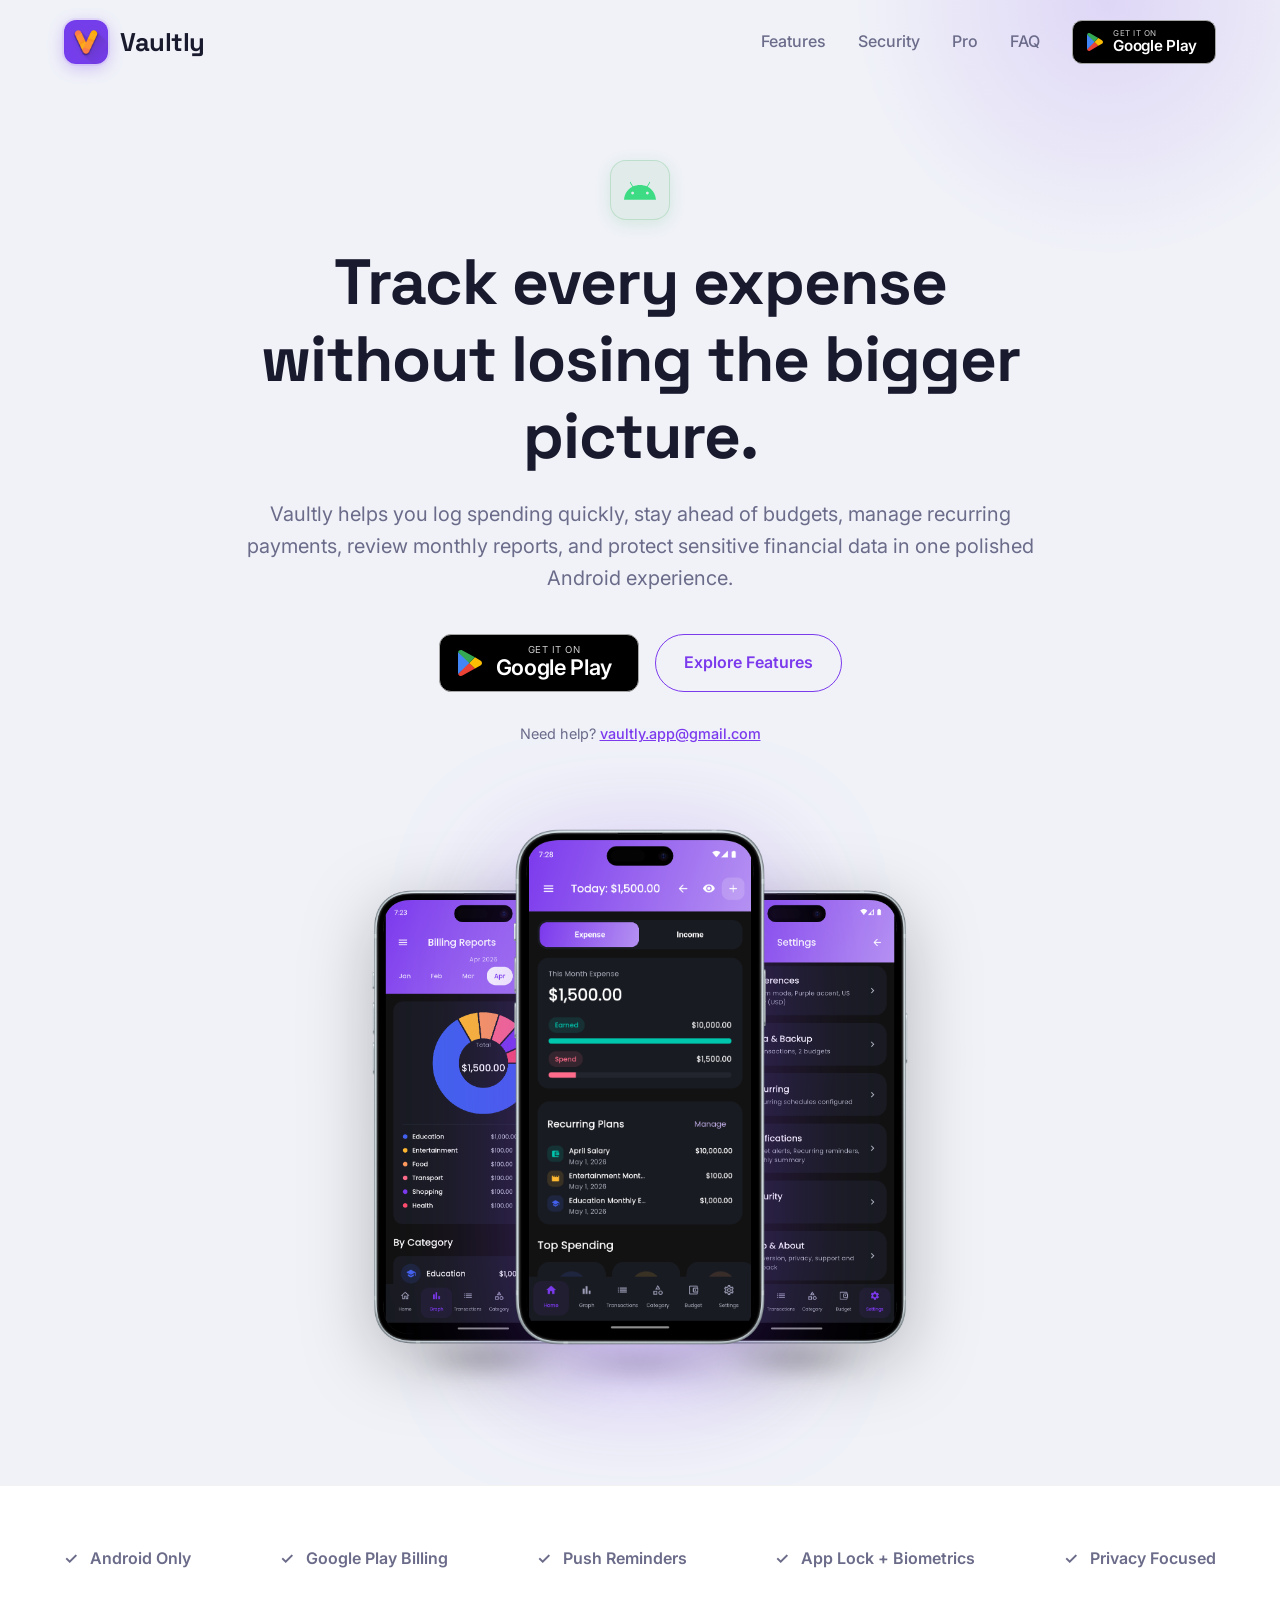
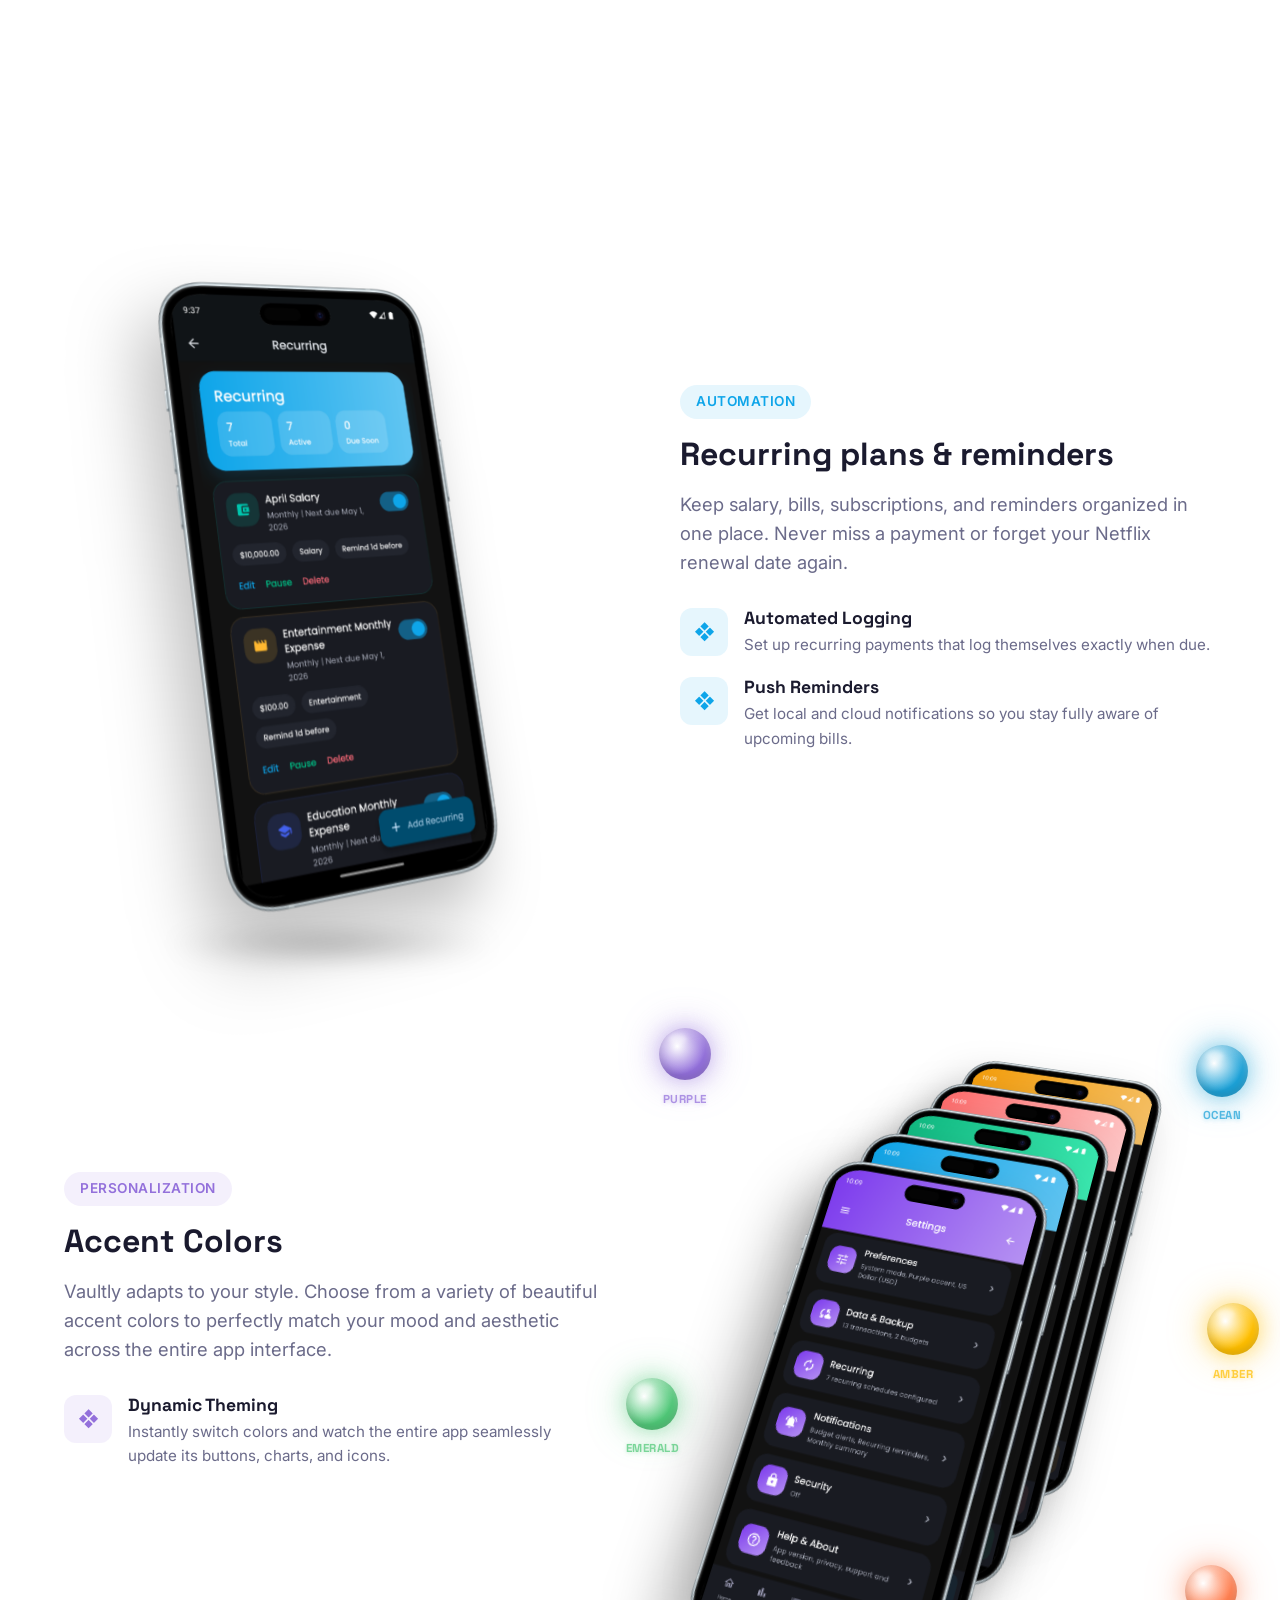
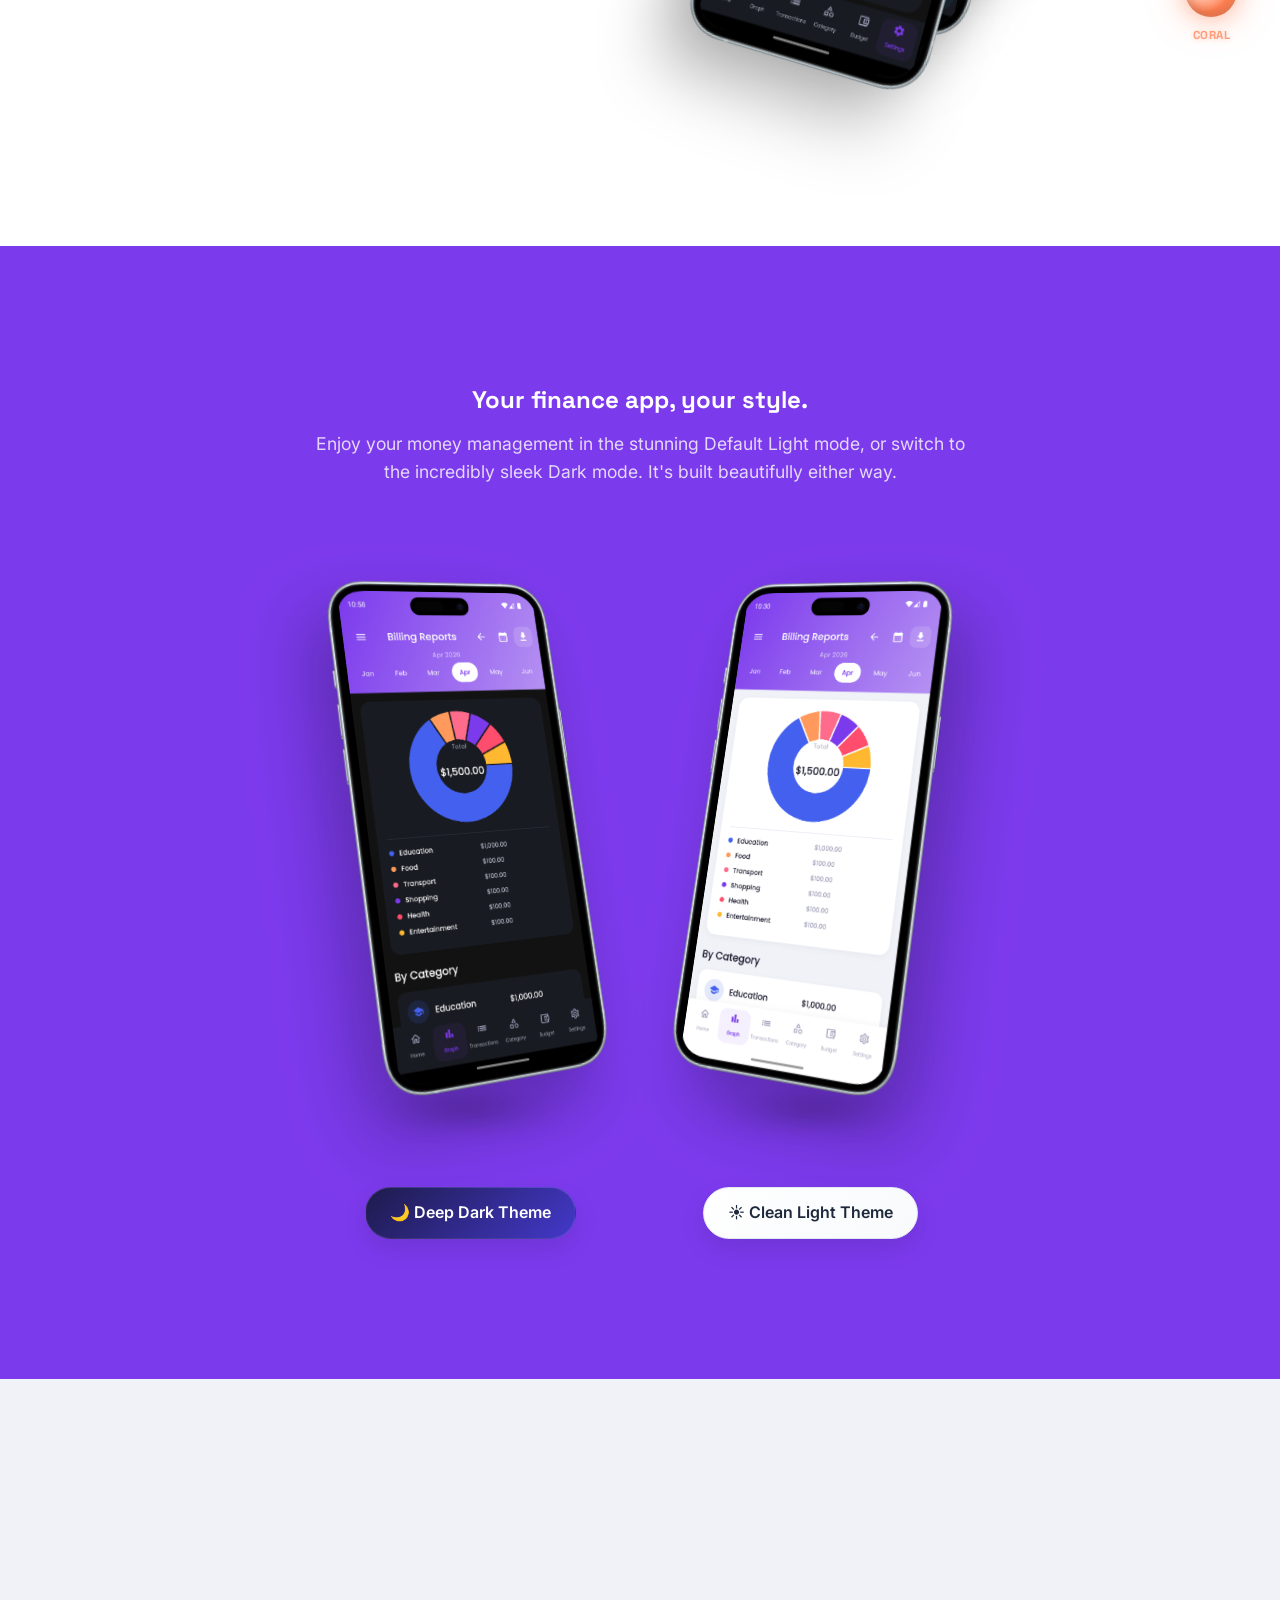
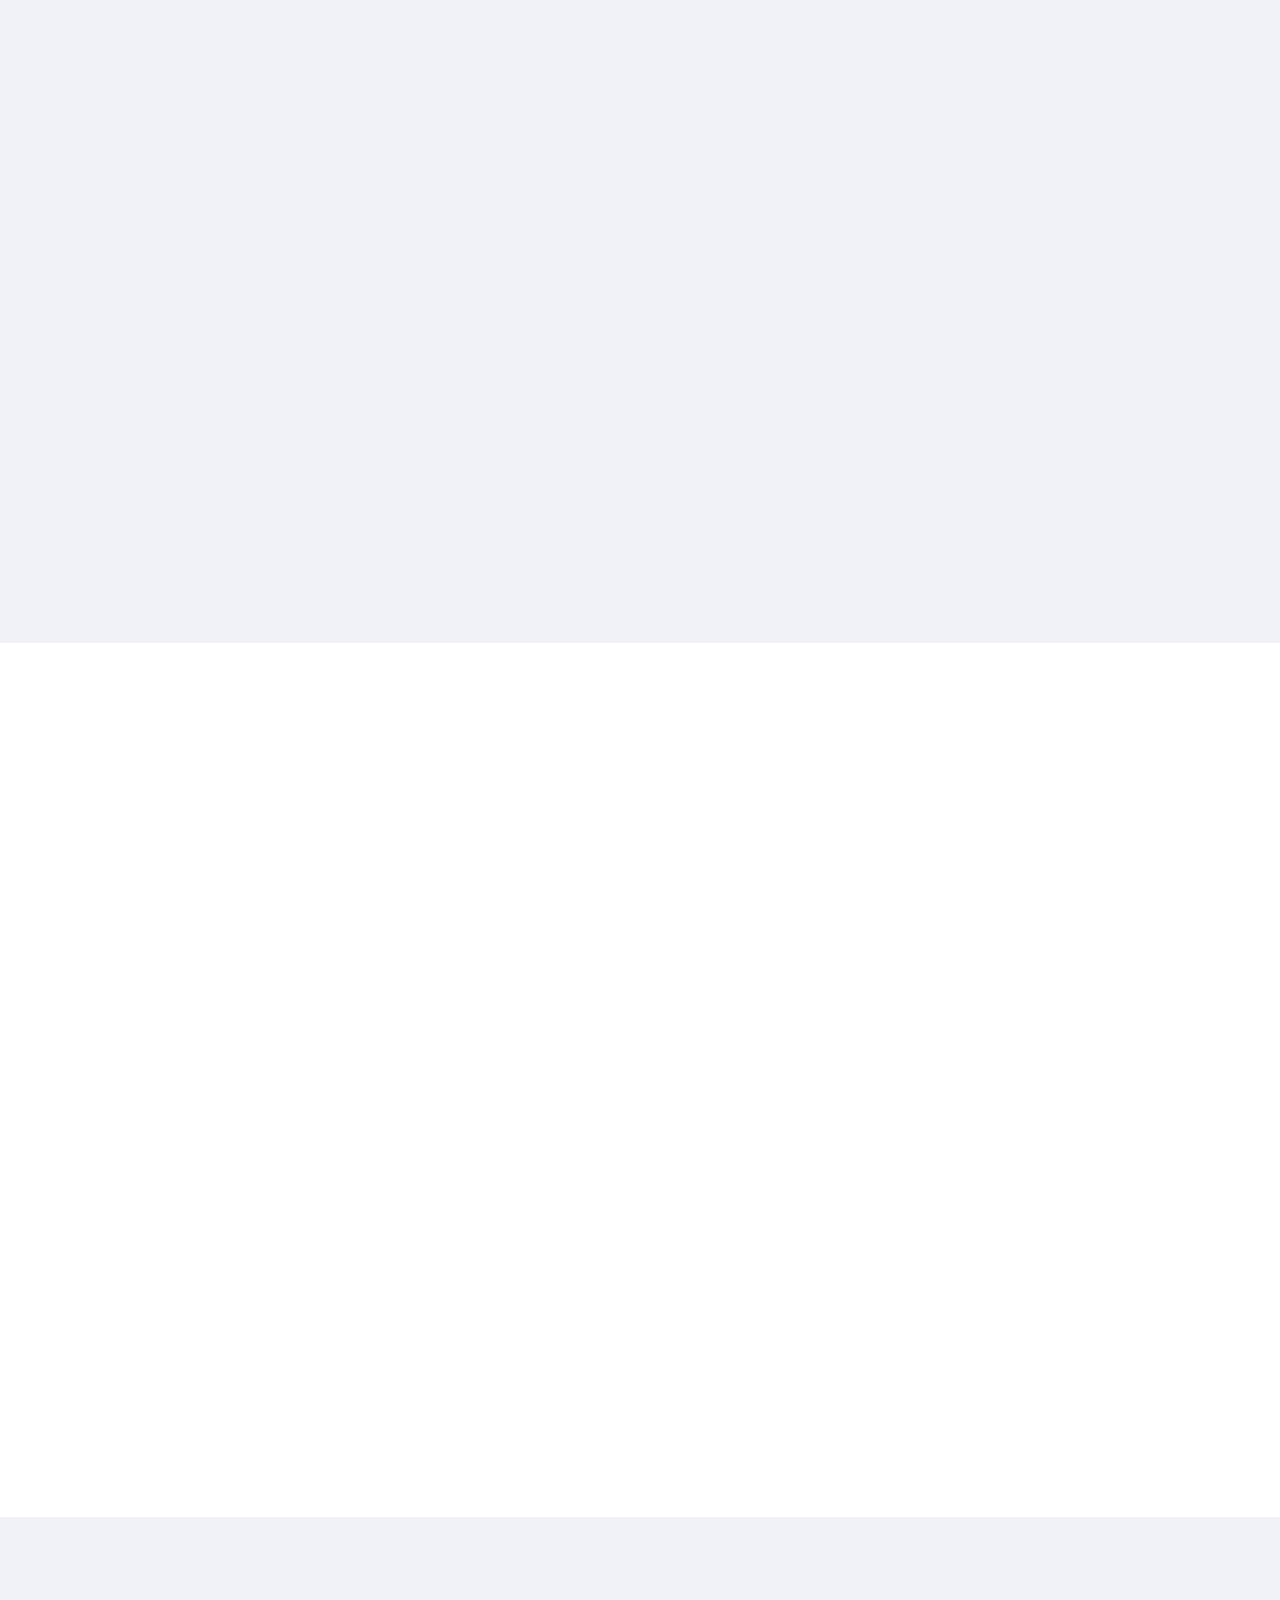
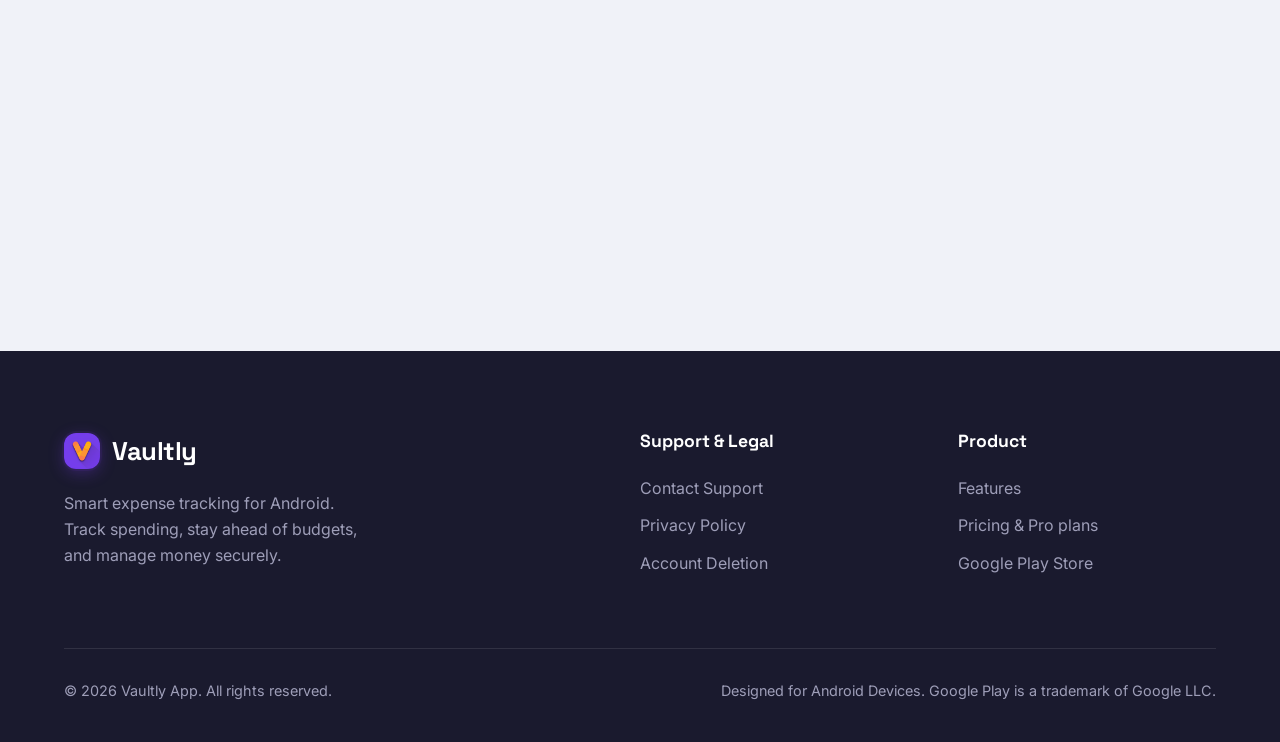
==== index.html @ 8f36b3c8 "Add files via upload" ====
<!DOCTYPE html>
<html lang="en">

<head>
  <meta charset="UTF-8">
  <meta name="viewport" content="width=device-width, initial-scale=1.0">
  <title>Vaultly - Smart Expense Tracking for Android</title>
  <meta name="description"
    content="Track spending quickly, stay ahead of budgets, manage recurring payments, and protect sensitive financial data in one polished mobile app.">

  <link rel="preconnect" href="https://fonts.googleapis.com">
  <link rel="preconnect" href="https://fonts.gstatic.com" crossorigin>
  <link
    href="https://fonts.googleapis.com/css2?family=Inter:wght@400;500;600;700&family=Space+Grotesk:wght@500;700;800&display=swap"
    rel="stylesheet">

  <link rel="icon" type="image/png" href="icon/icon.png">
  <link rel="stylesheet" href="styles.css">
</head>

<body>
  <!-- Header -->
  <header id="navbar">
    <div class="container nav-content">
      <a href="#" class="logo-container">
        <img src="icon/icon.png" alt="Vaultly Logo">
        <span class="logo-text">Vaultly</span>
      </a>
      <div class="nav-links">
        <a href="#features" class="nav-item">Features</a>
        <a href="#security" class="nav-item">Security</a>
        <a href="#pro" class="nav-item">Pro</a>
        <a href="#faq" class="nav-item">FAQ</a>
        <a href="https://play.google.com/store/apps/details?id=app.vaultly.mobile" class="google-play-badge-sm"
          target="_blank">
          <img src="playstore-mark.svg" alt="Play Store" style="width: 16px;">
          <div>
            <span class="gp-label">GET IT ON</span>
            <span class="gp-title">Google Play</span>
          </div>
        </a>
      </div>
    </div>
  </header>

  <main>
    <!-- Hero Section -->
    <section class="hero">
      <div class="hero-glow"></div>
      <div class="container text-center">
        <div class="hero-content reveal">
          <span class="pill-badge"
            style="display: inline-flex; align-items: center; justify-content: center; width: 60px; height: 60px; padding: 0; background: rgba(52, 168, 83, 0.08); border: 1px solid rgba(52, 168, 83, 0.2); border-radius: 16px; margin-bottom: 24px; box-shadow: 0 4px 16px rgba(52, 168, 83, 0.15);">
            <svg xmlns="http://www.w3.org/2000/svg" viewBox="0 0 24 24" width="32" height="32" fill="#3DDC84">
              <path
                d="M17.52 15.34c0 0-.001 0-.002 0-.596 0-1.078-.472-1.078-1.055s.482-1.054 1.078-1.054c.597 0 1.08.472 1.08 1.054s-.483 1.055-1.078 1.055zm-11.043 0c-.596 0-1.078-.472-1.078-1.055s.482-1.054 1.078-1.054c.596 0 1.078.472 1.078 1.054s-.482 1.055-1.078 1.055zm11.29-5.862l1.83-3.17c.078-.135.032-.31-.103-.387-.135-.078-.31-.032-.387.103l-1.876 3.25c-1.54-.71-3.31-1.115-5.23-1.115s-3.69.405-5.23 1.115l-1.876-3.25c-.078-.135-.252-.18-.388-.103-.135.077-.18.252-.102.387l1.83 3.17c-3.538 1.932-5.955 5.532-6.214 9.753h23.958c-.258-4.22-2.675-7.82-6.213-9.753z" />
            </svg>
          </span>
          <h1>Track every expense without losing the bigger picture.</h1>
          <p>Vaultly helps you log spending quickly, stay ahead of budgets, manage recurring payments, review monthly
            reports, and protect sensitive financial data in one polished Android experience.</p>
          <div class="hero-ctas">
            <a href="https://play.google.com/store/apps/details?id=app.vaultly.mobile" class="google-play-badge"
              target="_blank">
              <img src="playstore-mark.svg" alt="Play Store" style="width: 24px;">
              <div>
                <span class="gp-label">GET IT ON</span>
                <span class="gp-title">Google Play</span>
              </div>
            </a>
            <a href="#features" class="btn btn-outline">Explore Features</a>
          </div>
          <p class="text-support" style="font-size: 0.9rem;">Need help? <a href="mailto:vaultly.app@gmail.com"
              class="text-primary" style="font-weight: 500;">vaultly.app@gmail.com</a></p>
        </div>

        <div class="hero-mockup-cluster reveal" style="transition-delay: 0.2s;">
          <!-- Left: Billing Reports -->
          <div class="mockup-wrapper-hero mockup-left">
            <img src="First 3 mockup/left.png" alt="Vaultly Billing Reports" class="hero-mockup">
            <div class="floor-shadow"></div>
          </div>
          <!-- Center: Home Dashboard -->
          <div class="mockup-wrapper-hero mockup-center">
            <img src="First 3 mockup/mid.png" alt="Vaultly Home Dashboard" class="hero-mockup">
            <div class="floor-shadow"></div>
          </div>
          <!-- Right: Settings -->
          <div class="mockup-wrapper-hero mockup-right">
            <img src="First 3 mockup/right.png" alt="Vaultly Settings" class="hero-mockup">
            <div class="floor-shadow"></div>
          </div>
        </div>
      </div>
    </section>

    <!-- Trust Strip -->
    <div class="trust-strip reveal">
      <div class="container trust-brands">
        <div class="trust-item"><span class="check-icon">✓</span> Android Only</div>
        <div class="trust-item"><span class="check-icon">✓</span> Google Play Billing</div>
        <div class="trust-item"><span class="check-icon">✓</span> Push Reminders</div>
        <div class="trust-item"><span class="check-icon">✓</span> App Lock + Biometrics</div>
        <div class="trust-item"><span class="check-icon">✓</span> Privacy Focused</div>
      </div>
    </div>

    <!-- Feature Storytelling Section -->
    <section id="features" class="section section-alt">
      <div class="container">

        <!-- Feature 1: Fast Daily Capture -->
        <div class="feature-block reveal">
          <div class="mockup-wrapper perspective-wrapper">
            <img src="1st feature/mockup.png" alt="Vaultly Fast Capture"
              class="feature-image feature-mockup-framed feature-mockup-tilted-left">
            <div class="floor-shadow tilted-shadow"></div>
          </div>
          <div class="feature-content">
            <span class="pill-badge">Speed & Simplicity</span>
            <h3>Fast daily capture</h3>
            <p>Record income and expenses in seconds with a focused, uncluttered interface. Every tap is optimized so
              you spend less time tracking and more time living.</p>
            <ul class="feature-list">
              <li>
                <div class="feature-icon">❖</div>
                <div>
                  <h4>Income/Expense Toggle</h4>
                  <p>Instantly switch between adding income or logging a daily expense.</p>
                </div>
              </li>
              <li>
                <div class="feature-icon">❖</div>
                <div>
                  <h4>Quick Categories</h4>
                  <p>Organize spending effortlessly with visual categories and icons.</p>
                </div>
              </li>
            </ul>
          </div>
        </div>

        <!-- Feature 2: Budget Clarity -->
        <div class="feature-block reverse reveal">
          <div class="mockup-wrapper perspective-wrapper">
            <img src="2nd feature/mockup.png" alt="Vaultly Budget Tracking"
              class="feature-image feature-mockup-framed feature-mockup-tilted-right">
            <div class="floor-shadow tilted-shadow"></div>
          </div>
          <div class="feature-content">
            <span class="pill-badge"
              style="color: var(--expense-accent); background: rgba(255, 107, 138, 0.1);">Financial Control</span>
            <h3>Budget clarity</h3>
            <p>Monitor your monthly budgets efficiently. Vaultly calculates exactly how much you have left and warns you
              before your limits are reached.</p>
            <ul class="feature-list">
              <li>
                <div class="feature-icon" style="color: var(--expense-accent); background: rgba(255, 107, 138, 0.1);">❖
                </div>
                <div>
                  <h4>Configurable Alerts</h4>
                  <p>Get notified when your budget reaches 80%, 90%, or 100%.</p>
                </div>
              </li>
              <li>
                <div class="feature-icon" style="color: var(--expense-accent); background: rgba(255, 107, 138, 0.1);">❖
                </div>
                <div>
                  <h4>Real-time Usage</h4>
                  <p>See immediately how today's coffee affects your monthly allowance.</p>
                </div>
              </li>
            </ul>
          </div>
        </div>

        <!-- Feature 3: Recurring Plans -->
        <div class="feature-block reveal">
          <div class="mockup-wrapper perspective-wrapper">
            <!-- Using new mockup for repeating bills summary with CSS tilt -->
            <img src="3rd feature/mockup.png" alt="Vaultly Recurring Plans"
              class="feature-image feature-mockup-framed feature-mockup-tilted-left">
            <div class="floor-shadow tilted-shadow"></div>
          </div>
          <div class="feature-content">
            <span class="pill-badge" style="color: var(--ocean); background: rgba(14, 165, 233, 0.1);">Automation</span>
            <h3>Recurring plans & reminders</h3>
            <p>Keep salary, bills, subscriptions, and reminders organized in one place. Never miss a payment or forget
              your Netflix renewal date again.</p>
            <ul class="feature-list">
              <li>
                <div class="feature-icon" style="color: var(--ocean); background: rgba(14, 165, 233, 0.1);">❖</div>
                <div>
                  <h4>Automated Logging</h4>
                  <p>Set up recurring payments that log themselves exactly when due.</p>
                </div>
              </li>
              <li>
                <div class="feature-icon" style="color: var(--ocean); background: rgba(14, 165, 233, 0.1);">❖</div>
                <div>
                  <h4>Push Reminders</h4>
                  <p>Get local and cloud notifications so you stay fully aware of upcoming bills.</p>
                </div>
              </li>
            </ul>
          </div>
        </div>

        <!-- Feature 4: Accent Colors -->
        <div class="feature-block reverse reveal">
          <div class="accent-cluster-wrapper">
            <div class="mockup-cluster-diagonal perspective-wrapper">
              <!-- 5 layered mockups forming a diagonal cascade -->
              <img src="4th feature/5.png" alt="Amber Theme" class="feature-mockup-framed cluster-item item-5">
              <img src="4th feature/4.png" alt="Ocean Theme" class="feature-mockup-framed cluster-item item-4">
              <img src="4th feature/3.png" alt="Emerald Theme" class="feature-mockup-framed cluster-item item-3">
              <img src="4th feature/2.png" alt="Coral Theme" class="feature-mockup-framed cluster-item item-2">
              <img src="4th feature/1.png" alt="Purple Theme" class="feature-mockup-framed cluster-item item-1">
            </div>

            <!-- Floating accent color orbs with labels -->
            <div class="accent-orb orb-purple" style="--orb-color: #9370DB; --orb-glow: rgba(147, 112, 219, 0.4);">
              <span class="orb-label">Purple</span>
            </div>
            <div class="accent-orb orb-ocean" style="--orb-color: #1da2d8; --orb-glow: rgba(29, 162, 216, 0.4);">
              <span class="orb-label">Ocean</span>
            </div>
            <div class="accent-orb orb-emerald" style="--orb-color: #50C878; --orb-glow: rgba(80, 200, 120, 0.4);">
              <span class="orb-label">Emerald</span>
            </div>
            <div class="accent-orb orb-coral" style="--orb-color: #FF7F50; --orb-glow: rgba(255, 127, 80, 0.4);">
              <span class="orb-label">Coral</span>
            </div>
            <div class="accent-orb orb-amber" style="--orb-color: #FFBF00; --orb-glow: rgba(255, 191, 0, 0.4);">
              <span class="orb-label">Amber</span>
            </div>
          </div>
          <div class="feature-content">
            <span class="pill-badge"
              style="color: #9370DB; background: rgba(147, 112, 219, 0.1);">Personalization</span>
            <h3>Accent Colors</h3>
            <p>Vaultly adapts to your style. Choose from a variety of beautiful accent colors to perfectly match your
              mood and aesthetic across the entire app interface.</p>
            <ul class="feature-list">
              <li>
                <div class="feature-icon" style="color: #9370DB; background: rgba(147, 112, 219, 0.1);">❖</div>
                <div>
                  <h4>Dynamic Theming</h4>
                  <p>Instantly switch colors and watch the entire app seamlessly update its buttons, charts, and icons.
                  </p>
                </div>
              </li>
            </ul>
          </div>
        </div>

      </div>
    </section>

    <!-- Theme Showcase Section (Floating mockups, NO boxes) -->
    <section class="theme-showcase reveal text-center">
      <div class="container">
        <h2>Your finance app, your style.</h2>
        <p style="font-size: 1.1rem; max-width: 650px; margin: 16px auto 0; line-height: 1.6;">
          Enjoy your money management in the stunning Default Light mode, or switch to the incredibly sleek Dark mode.
          It's built beautifully either way.
        </p>

        <div class="theme-showcase-grid">
          <!-- Dark Mode (Left) -->
          <div class="theme-column text-center">
            <div class="mockup-wrapper-theme perspective-wrapper">
              <img src="dark and white theme/left.png" alt="Vaultly Dark Theme"
                class="feature-mockup-framed feature-mockup-tilted-left"
                style="max-width: 280px; margin: 0 auto; display: block;">
              <div class="floor-shadow tilted-shadow" style="bottom: -20px;"></div>
            </div>
            <div class="theme-badges" style="position: relative; justify-content: center; margin-top: 35px;">
              <div class="theme-badge dark" style="padding: 12px 24px; font-size: 1rem;">🌙 Deep Dark Theme</div>
            </div>
          </div>

          <!-- Light Mode (Right) -->
          <div class="theme-column text-center">
            <div class="mockup-wrapper-theme perspective-wrapper">
              <img src="dark and white theme/right.png" alt="Vaultly Light Theme"
                class="feature-mockup-framed feature-mockup-tilted-right"
                style="max-width: 280px; margin: 0 auto; display: block;">
              <div class="floor-shadow tilted-shadow" style="bottom: -20px;"></div>
            </div>
            <div class="theme-badges" style="position: relative; justify-content: center; margin-top: 35px;">
              <div class="theme-badge light" style="padding: 12px 24px; font-size: 1rem;">☀️ Clean Light Theme</div>
            </div>
          </div>
        </div>
      </div>
    </section>

    <!-- Security & Privacy Section -->
    <section id="security" class="section">
      <div class="container">
        <div class="section-header reveal">
          <span class="pill-badge" style="color: var(--emerald); background: rgba(16, 185, 129, 0.1);">IRONCLAD
            PRIVACY</span>
          <h2>Your money data deserves a private experience.</h2>
          <p>Vaultly makes security part of the product, not an afterthought. We've built the strictest security
            measures right into your dashboard.</p>
        </div>

        <div class="security-grid reveal">
          <div class="security-card">
            <div class="security-icon-wrap"
              style="--card-accent: var(--emerald); --card-glow: rgba(16, 185, 129, 0.15);">
              <span>🔒</span>
            </div>
            <h3>App Lock & PIN</h3>
            <p>Protect access to the app instantly upon closing it with a securely encrypted 4-digit PIN.</p>
          </div>
          <div class="security-card">
            <div class="security-icon-wrap" style="--card-accent: var(--ocean); --card-glow: rgba(14, 165, 233, 0.15);">
              <span>👆</span>
            </div>
            <h3>Biometric Unlock</h3>
            <p>Use your device's native fingerprint or face scanner to quickly and securely bypass the PIN screen.</p>
          </div>
          <div class="security-card">
            <div class="security-icon-wrap"
              style="--card-accent: var(--primary); --card-glow: rgba(124, 58, 237, 0.15);">
              <span>👁️</span>
            </div>
            <h3>Hide Amounts</h3>
            <p>Tapping a button scrambles your portfolio numbers, keeping your financial summary safe from
              shoulder-surfers in public.</p>
          </div>
        </div>
      </div>
    </section>

    <!-- Backup & Sync Section -->
    <section class="section section-alt text-center reveal">
      <div class="container">
        <h2 class="mb-4">Never lose a transaction again.</h2>
        <p class="text-support" style="max-width: 700px; margin: 0 auto; font-size: 1.15rem;">
          Sign in for secure account-based cloud sync. Vaultly ensures your data travels securely with you
          across sessions. For extreme peace of mind, Pro users can export entire data backups via JSON and CSV, then
          restore them effortlessly.
        </p>
        <div style="margin-top: 40px; display: flex; justify-content: center; gap: 40px; position: relative;">
          <!-- JSON Orb -->
          <div style="width: 80px; height: 80px; border-radius: 50%; background: var(--surface); box-shadow: 0 12px 30px rgba(124, 58, 237, 0.25), inset 0 0 0 1px rgba(255,255,255,0.8); border: 1px solid rgba(124, 58, 237, 0.1); display: flex; align-items: center; justify-content: center; font-weight: 800; font-size: 1rem; color: var(--primary); animation: float 6s ease-in-out infinite; animation-delay: 0s;">
            JSON
          </div>
          <!-- CSV Orb -->
          <div style="width: 80px; height: 80px; border-radius: 50%; background: var(--surface); box-shadow: 0 12px 30px rgba(16, 185, 129, 0.25), inset 0 0 0 1px rgba(255,255,255,0.8); border: 1px solid rgba(16, 185, 129, 0.1); display: flex; align-items: center; justify-content: center; font-weight: 800; font-size: 1rem; color: var(--emerald); animation: float 6s ease-in-out infinite; animation-delay: -2s;">
            CSV
          </div>
          <!-- PDF Orb -->
          <div style="width: 80px; height: 80px; border-radius: 50%; background: var(--surface); box-shadow: 0 12px 30px rgba(255, 107, 138, 0.25), inset 0 0 0 1px rgba(255,255,255,0.8); border: 1px solid rgba(255, 107, 138, 0.1); display: flex; align-items: center; justify-content: center; font-weight: 800; font-size: 1rem; color: var(--expense-accent); animation: float 6s ease-in-out infinite; animation-delay: -4s;">
            PDF
          </div>
        </div>
      </div>
    </section>

    <!-- Pricing / Upgrade Section -->
    <section id="pro" class="section">
      <div class="container reveal">
        <div class="section-header">
          <h2>Unlock the full potential with Pro</h2>
          <p>Go beyond basic tracking. Gain complete control of your budgets, recurring bills, data backup, and deep
            customization.</p>
        </div>

        <div class="pricing-grid reveal">
          <!-- Free -->
          <div class="pricing-card">
            <div class="price-header-wrap"
              style="display: flex; justify-content: space-between; align-items: flex-start;">
              <h3 class="price-title">Free</h3>
              <span class="pill-badge"
                style="background: rgba(124, 58, 237, 0.15); color: var(--primary); font-size: 0.75rem; padding: 4px 12px; margin-bottom: 0;">Basic</span>
            </div>
            <div class="price-amount">$0</div>
            <ul class="pricing-features">
              <li>Track expenses and income</li>
              <li>Edit and delete transactions</li>
              <li>View dashboard and monthly charts</li>
              <li>Use 1 expense budget</li>
              <li>Use the default accent theme</li>
            </ul>
            <a href="#download" class="btn btn-outline"
              style="width: 100%; margin-top: auto; padding-left: 10px; padding-right: 10px; font-size: 0.85rem; white-space: nowrap;">Get
              Started</a>
          </div>

          <!-- Pro Monthly -->
          <div class="pricing-card">
            <div class="price-header-wrap"
              style="display: flex; justify-content: space-between; align-items: flex-start;">
              <h3 class="price-title">Pro Monthly</h3>
              <span class="pill-badge"
                style="background: rgba(124, 58, 237, 0.15); color: var(--primary); font-size: 0.75rem; padding: 4px 12px; margin-bottom: 0;">Flexible</span>
            </div>
            <div class="price-amount">$2.99<span> / month</span></div>
            <ul class="pricing-features">
              <li>Unlimited budgets</li>
              <li>Home widget access</li>
              <li>Premium PDF report export</li>
              <li>JSON and CSV backup tools</li>
              <li>CSV import and restore</li>
              <li>Recurring plans with reminders</li>
              <li>Custom gallery profile image</li>
              <li>Premium accent colors</li>
              <li>App lock, PIN, biometric unlock, and hidden amounts</li>
            </ul>
            <a href="#download" class="btn btn-outline" style="width: 100%; margin-top: auto;">Start Monthly</a>
          </div>

          <!-- Pro Yearly -->
          <div class="pricing-card popular" style="border: 2px solid var(--primary);">
            <div class="price-header-wrap"
              style="display: flex; justify-content: space-between; align-items: flex-start;">
              <h3 class="price-title" style="margin-bottom: 5px;">Pro Yearly</h3>
              <span class="pill-badge"
                style="background: var(--primary); color: white; font-size: 0.75rem; padding: 4px 12px; margin-bottom: 0;">Best
                Value</span>
            </div>
            <div class="price-amount">$24.99<span> / year</span></div>
            <ul class="pricing-features">
              <li>Everything in Pro Monthly</li>
              <li>Lower yearly cost than paying monthly</li>
              <li>Best option for regular users</li>
              <li>Includes widgets, backups, recurring plans, and all security tools</li>
            </ul>
            <a href="#download" class="btn btn-primary" style="width: 100%; margin-top: auto;">Start Yearly</a>
          </div>

          <!-- Lifetime -->
          <div class="pricing-card">
            <div class="price-header-wrap"
              style="display: flex; justify-content: space-between; align-items: flex-start;">
              <h3 class="price-title">Lifetime</h3>
              <span class="pill-badge"
                style="background: rgba(124, 58, 237, 0.15); color: var(--primary); font-size: 0.75rem; padding: 4px 12px; margin-bottom: 0;">One-Time</span>
            </div>
            <div class="price-amount">$59.99<span> once</span></div>
            <ul class="pricing-features">
              <li>All current Pro features forever</li>
              <li>No recurring payment</li>
              <li>One-time unlock for long-term use</li>
              <li>Includes widget, backups, recurring plans, premium accents, and security tools</li>
            </ul>
            <a href="#download" class="btn btn-outline" style="width: 100%; margin-top: auto;">Unlock Forever</a>
          </div>
        </div>
      </div>
    </section>

    <!-- FAQ Section -->
    <section id="faq" class="section section-alt">
      <div class="container reveal">
        <div class="section-header">
          <h2>Frequently Asked Questions</h2>
          <p>Find quick answers to common questions about Vaultly.</p>
        </div>

        <div class="faq-container">
          <div class="faq-item">
            <div class="faq-question">
              Is Vaultly available on iPhone?
              <span class="faq-icon">+</span>
            </div>
            <div class="faq-answer">
              <p>Vaultly is currently available for Android devices. You can find us on the Google Play Store. An iOS
                version may be considered for the future.</p>
            </div>
          </div>

          <div class="faq-item">
            <div class="faq-question">
              What does Vaultly Pro unlock?
              <span class="faq-icon">+</span>
            </div>
            <div class="faq-answer">
              <p>Vaultly Pro removes the 1-budget limit giving you unlimited tracking. It also unlocks powerful tools
                such as local home widgets, App Lock (PIN and Biometrics), PDF/JSON/CSV data exports, recurring bill
                tracking with reminders, and the ability to customize your app colors.</p>
            </div>
          </div>

          <div class="faq-item">
            <div class="faq-question">
              Does Vaultly support recurring bills and reminders?
              <span class="faq-icon">+</span>
            </div>
            <div class="faq-answer">
              <p>Yes. Vaultly Pro lets you set up automatic, repeating plans for a salary, subscriptions, or utility
                bills. We tie these together with push notifications and local reminders so you'll never miss an
                important date.</p>
            </div>
          </div>

          <div class="faq-item">
            <div class="faq-question">
              Can I export or restore my data?
              <span class="faq-icon">+</span>
            </div>
            <div class="faq-answer">
              <p>Absolutely. You own your data. Pro users can export all transaction history in CSV format for
                spreadsheets, or JSON for full account backups. You can restore data back into Vaultly at any time from
                CSV files.</p>
            </div>
          </div>

          <div class="faq-item">
            <div class="faq-question">
              How does account deletion work?
              <span class="faq-icon">+</span>
            </div>
            <div class="faq-answer">
              <p>You can instantly initiate account deletion via the in-app settings (Settings > Account > Delete
                Account), which removes your synced data. You can also review our Account Deletion and Privacy Policy
                pages for full compliance.</p>
            </div>
          </div>
        </div>
      </div>
    </section>

    <!-- Final CTA -->
    <section id="download" class="final-cta reveal">
      <div class="container">
        <div class="final-cta-box">
          <h2 class="mb-4">Ready for a cleaner money dashboard?</h2>
          <p class="text-support mb-8 text-center" style="font-size: 1.15rem;">Stop struggling with cluttered
            spreadsheets. Start managing your expenses beautifully, right from your Android device.</p>
          <div style="display: flex; justify-content: center;">
            <a href="https://play.google.com/store/apps/details?id=app.vaultly.mobile" class="google-play-badge"
              target="_blank">
              <img src="playstore-mark.svg" alt="Play Store" style="width: 28px;">
              <div>
                <span class="gp-label">GET IT ON</span>
                <span class="gp-title">Google Play</span>
              </div>
            </a>
          </div>
          <p class="mt-4 text-support" style="font-size: 0.9rem;">Available exclusively on Android.</p>
        </div>
      </div>
    </section>
  </main>

  <footer>
    <div class="container">
      <div class="footer-grid">
        <div class="footer-brand">
          <div class="logo-container" style="color: white; text-decoration: none;">
            <img src="icon/icon.png" alt="Vaultly Logo" style="width: 36px; height: 36px;">
            <span class="logo-text">Vaultly</span>
          </div>
          <p>Smart expense tracking for Android. Track spending, stay ahead of budgets, and manage money securely.</p>
        </div>
        <div class="footer-links">
          <h4>Support & Legal</h4>
          <ul>
            <li><a href="mailto:vaultly.app@gmail.com">Contact Support</a></li>
            <li><a href="privacy-policy.html">Privacy Policy</a></li>
            <li><a href="account-deletion.html">Account Deletion</a></li>
          </ul>
        </div>
        <div class="footer-links">
          <h4>Product</h4>
          <ul>
            <li><a href="#features">Features</a></li>
            <li><a href="#pro">Pricing & Pro plans</a></li>
            <li><a href="https://play.google.com/store/apps/details?id=app.vaultly.mobile" target="_blank">Google Play
                Store</a></li>
          </ul>
        </div>
      </div>
      <div class="footer-bottom">
        <div>&copy; 2026 Vaultly App. All rights reserved.</div>
        <div>Designed for Android Devices. Google Play is a trademark of Google LLC.</div>
      </div>
    </div>
  </footer>

  <script src="main.js"></script>
</body>

</html>
---- styles.css ----
/* Root Variables for Vaultly Expense Tracker */
:root {
  /* Brand Colors */
  --primary: #7C3AED;
  --secondary: #9B59D8;
  --bg-color: #F0F2F8;
  --surface: #FFFFFF;
  --surface-alt: #F9FAFC;

  /* Text Colors */
  --text-dark: #1A1A2E;
  --text-support: #6B6B8A;
  --text-light: #9E9EB8;

  /* Accent Colors */
  --income-accent: #00C6AE;
  --expense-accent: #FF6B8A;
  --ocean: #0EA5E9;
  --emerald: #10B981;
  --coral: #FF6B6B;
  --amber: #F59E0B;

  /* Shadows & Effects */
  --shadow-sm: 0 4px 12px rgba(26, 26, 46, 0.05);
  --shadow-md: 0 12px 32px rgba(26, 26, 46, 0.08);
  --shadow-lg: 0 24px 48px rgba(124, 58, 237, 0.15);
  --glass-bg: rgba(255, 255, 255, 0.85);
  --glass-border: rgba(124, 58, 237, 0.1);
}

* {
  box-sizing: border-box;
  margin: 0;
  padding: 0;
}

body {
  font-family: 'Inter', system-ui, -apple-system, sans-serif;
  background-color: var(--bg-color);
  color: var(--text-dark);
  line-height: 1.6;
  overflow-x: hidden;
}

h1,
h2,
h3,
h4,
h5,
.font-heading {
  font-family: 'Space Grotesk', system-ui, sans-serif;
  color: var(--text-dark);
  font-weight: 700;
  line-height: 1.2;
}

/* Layout Utilities */
.container {
  max-width: 1200px;
  margin: 0 auto;
  padding: 0 24px;
}

.text-center {
  text-align: center;
}

.text-primary {
  color: var(--primary);
}

.text-support {
  color: var(--text-support);
}

.mt-2 {
  margin-top: 8px;
}

.mt-4 {
  margin-top: 16px;
}

.mt-8 {
  margin-top: 32px;
}

.mb-2 {
  margin-bottom: 8px;
}

.mb-4 {
  margin-bottom: 16px;
}

.mb-8 {
  margin-bottom: 32px;
}

.pill-badge {
  display: inline-block;
  padding: 6px 16px;
  border-radius: 999px;
  background: rgba(124, 58, 237, 0.1);
  color: var(--primary);
  font-weight: 600;
  font-size: 0.85rem;
  letter-spacing: 0.5px;
  text-transform: uppercase;
  margin-bottom: 16px;
}

/* Header & Nav */
header {
  position: fixed;
  top: 0;
  left: 0;
  right: 0;
  z-index: 100;
  transition: all 0.3s ease;
  padding: 20px 0;
}

header.scrolled {
  background: var(--glass-bg);
  backdrop-filter: blur(12px);
  -webkit-backdrop-filter: blur(12px);
  padding: 16px 0;
  box-shadow: var(--shadow-sm);
  border-bottom: 1px solid var(--glass-border);
}

.nav-content {
  display: flex;
  justify-content: space-between;
  align-items: center;
}

.logo-container {
  display: flex;
  align-items: center;
  gap: 12px;
  text-decoration: none;
}

.logo-container img {
  width: 44px;
  height: 44px;
  border-radius: 12px;
  object-fit: cover;
  box-shadow: 0 4px 16px rgba(124, 58, 237, 0.3), 0 0 0 2px rgba(124, 58, 237, 0.08);
  transition: transform 0.3s ease, box-shadow 0.3s ease;
}

.logo-container:hover img {
  transform: scale(1.08) rotate(-3deg);
  box-shadow: 0 6px 24px rgba(124, 58, 237, 0.4), 0 0 0 3px rgba(124, 58, 237, 0.12);
}

.logo-text {
  font-family: 'Space Grotesk', sans-serif;
  font-size: 1.6rem;
  font-weight: 800;
  letter-spacing: -0.5px;
  color: var(--text-dark);
}

.nav-links {
  display: flex;
  align-items: center;
  gap: 32px;
}

.nav-links a.nav-item {
  color: var(--text-support);
  text-decoration: none;
  font-weight: 500;
  transition: color 0.2s ease;
}

.nav-links a.nav-item:hover {
  color: var(--primary);
}

/* Buttons */
.btn {
  display: inline-flex;
  align-items: center;
  justify-content: center;
  gap: 10px;
  padding: 14px 28px;
  border-radius: 999px;
  font-weight: 600;
  font-size: 1rem;
  text-decoration: none;
  transition: all 0.3s ease;
  border: none;
  cursor: pointer;
  font-family: 'Inter', sans-serif;
}

.btn-primary {
  background: linear-gradient(135deg, var(--primary), var(--secondary));
  color: white;
  box-shadow: 0 8px 20px rgba(124, 58, 237, 0.3);
}

.btn-primary:hover {
  transform: translateY(-2px);
  box-shadow: 0 12px 28px rgba(124, 58, 237, 0.4);
}

.btn-outline {
  background: transparent;
  color: var(--primary);
  border: 1.5px solid var(--primary);
}

.btn-outline:hover {
  background: rgba(124, 58, 237, 0.05);
  transform: translateY(-2px);
}

/* Google Play Badge (Real Style) */
.google-play-badge {
  display: inline-flex;
  align-items: center;
  gap: 14px;
  padding: 10px 24px 10px 18px;
  background: #000;
  border: 1.5px solid #a6a6a6;
  border-radius: 12px;
  text-decoration: none;
  transition: all 0.3s ease;
  min-width: 200px;
}

.google-play-badge:hover {
  transform: translateY(-2px);
  box-shadow: 0 8px 24px rgba(0, 0, 0, 0.25);
  border-color: #fff;
}

.google-play-badge-sm {
  display: inline-flex;
  align-items: center;
  gap: 10px;
  padding: 8px 18px 8px 14px;
  background: #000;
  border: 1.5px solid #a6a6a6;
  border-radius: 10px;
  text-decoration: none;
  transition: all 0.3s ease;
}

.google-play-badge-sm:hover {
  transform: translateY(-1px);
  box-shadow: 0 4px 12px rgba(0, 0, 0, 0.2);
  border-color: #fff;
}

.google-play-badge-sm .gp-label {
  font-size: 0.5rem;
}

.google-play-badge-sm .gp-title {
  font-size: 0.95rem;
}

.gp-label {
  display: block;
  font-size: 0.6rem;
  color: #ccc;
  letter-spacing: 0.5px;
  font-weight: 400;
  font-family: 'Inter', sans-serif;
  line-height: 1;
}

.gp-title {
  display: block;
  font-size: 1.35rem;
  color: #fff;
  font-weight: 600;
  font-family: 'Inter', sans-serif;
  line-height: 1.2;
  letter-spacing: -0.3px;
}

/* Hero Section */
.hero {
  padding: 160px 0 100px;
  min-height: 90vh;
  position: relative;
  overflow: hidden;
}

.hero-glow {
  position: absolute;
  top: -20%;
  right: -10%;
  width: 600px;
  height: 600px;
  background: radial-gradient(circle at center, rgba(124, 58, 237, 0.15) 0%, transparent 60%);
  border-radius: 50%;
  z-index: -1;
}

.hero-content {
  text-align: center;
  max-width: 800px;
  margin: 0 auto 60px;
}

.hero-content h1 {
  font-size: 4rem;
  letter-spacing: -1px;
  margin-bottom: 24px;
}

.hero-content p {
  font-size: 1.25rem;
  color: var(--text-support);
  margin-bottom: 40px;
}

.hero-ctas {
  display: flex;
  justify-content: center;
  gap: 16px;
  margin-bottom: 30px;
}

.hero-mockup-cluster {
  display: flex;
  justify-content: center;
  align-items: flex-end;
  position: relative;
  z-index: 10;
  height: 580px;
  margin-top: 20px;
}

.mockup-wrapper-hero {
  position: absolute;
  z-index: 1;
  transition: transform 0.6s cubic-bezier(0.16, 1, 0.3, 1);
}

.hero-mockup {
  width: 270px;
  display: block;
  filter: drop-shadow(0 20px 40px rgba(0, 0, 0, 0.25));
}

.mockup-left {
  left: 50%;
  transform: translateX(-108%) translateY(0px) scale(0.88);
  z-index: 1;
}

.mockup-left:hover {
  transform: translateX(-108%) translateY(-12px) scale(0.91);
}

.mockup-center {
  left: 50%;
  transform: translateX(-50%) translateY(-30px) scale(1);
  z-index: 3;
}

.mockup-center .hero-mockup {
  filter: drop-shadow(0 30px 60px rgba(124, 58, 237, 0.35));
}

.mockup-center:hover {
  transform: translateX(-50%) translateY(-42px) scale(1.03);
}

.mockup-right {
  left: 50%;
  transform: translateX(8%) translateY(0px) scale(0.88);
  z-index: 1;
}

.mockup-right:hover {
  transform: translateX(8%) translateY(-12px) scale(0.91);
}

/* Realistic Floor Shadow */
.floor-shadow {
  position: absolute;
  bottom: -20px;
  left: 50%;
  transform: translateX(-50%);
  width: 60%;
  height: 24px;
  background: radial-gradient(ellipse at center, rgba(0, 0, 0, 0.4) 0%, rgba(0, 0, 0, 0.12) 50%, transparent 75%);
  border-radius: 50%;
  filter: blur(12px);
  z-index: -1;
  transition: all 0.5s ease;
}

/* Trust Strip */
.trust-strip {
  padding: 60px 0;
  border-top: 1px solid rgba(0, 0, 0, 0.05);
  background: var(--surface);
}

.trust-brands {
  display: flex;
  justify-content: space-between;
  flex-wrap: wrap;
  align-items: center;
  gap: 30px;
}

.trust-item {
  display: flex;
  align-items: center;
  gap: 12px;
  color: var(--text-support);
  font-weight: 600;
}

/* Feature Toggles / Blocks */
.section {
  padding: 120px 0;
}

.section-alt {
  background: var(--surface);
}

.section-header {
  text-align: center;
  max-width: 600px;
  margin: 0 auto 80px;
}

.section-header h2 {
  font-size: 2.5rem;
  margin-bottom: 16px;
}

.section-header p {
  font-size: 1.15rem;
  color: var(--text-support);
}

.feature-block {
  display: grid;
  grid-template-columns: 1fr 1fr;
  gap: 80px;
  align-items: center;
  margin-bottom: 120px;
}

.feature-block.reverse {
  direction: rtl;
}

.feature-block.reverse .feature-content {
  direction: ltr;
}

.feature-content h3 {
  font-size: 2rem;
  margin-bottom: 16px;
}

.feature-content p {
  font-size: 1.15rem;
  color: var(--text-support);
  margin-bottom: 30px;
}

.feature-list {
  list-style: none;
}

.feature-list li {
  display: flex;
  align-items: flex-start;
  gap: 16px;
  margin-bottom: 20px;
}

.feature-icon {
  flex-shrink: 0;
  width: 48px;
  height: 48px;
  background: rgba(124, 58, 237, 0.08);
  border-radius: 12px;
  display: flex;
  align-items: center;
  justify-content: center;
  color: var(--primary);
  font-size: 1.25rem;
  font-weight: bold;
}

.feature-list h4 {
  font-size: 1.1rem;
  margin-bottom: 4px;
}

.feature-list p {
  font-size: 0.95rem;
  color: var(--text-support);
  margin-bottom: 0;
}

.mockup-wrapper {
  position: relative;
  padding: 20px;
  display: flex;
  justify-content: center;
  align-items: center;
}

.feature-image {
  max-width: 320px;
  width: 100%;
  display: block;
  position: relative;
  z-index: 1;
  transition: transform 0.5s cubic-bezier(0.16, 1, 0.3, 1);
}

/* Pre-rendered silver-framed mockups */
.feature-mockup-framed {
  max-width: 340px;
  filter: drop-shadow(0 25px 50px rgba(0, 0, 0, 0.3));
}

/* 3D Tilted Mockup for Feature 3 */
.perspective-wrapper {
  perspective: 1200px;
}

.feature-mockup-tilted-right {
  /* Rotate Y: left side goes back, right comes forward (screen faces right) */
  transform: rotateY(-25deg) rotateX(10deg) rotateZ(4deg) scale(0.95);
  filter: drop-shadow(25px 35px 35px rgba(0, 0, 0, 0.25));
  transition: transform 0.6s cubic-bezier(0.16, 1, 0.3, 1), filter 0.6s;
  animation: float-tilted-right 6s ease-in-out infinite;
  animation-delay: -3s;
  /* Offset so they float in opposite phases */
}

@keyframes float-tilted-right {
  0% {
    transform: rotateY(-25deg) rotateX(10deg) rotateZ(4deg) translateY(0px) scale(0.95);
  }

  50% {
    transform: rotateY(-25deg) rotateX(10deg) rotateZ(4deg) translateY(-15px) scale(0.95);
  }

  100% {
    transform: rotateY(-25deg) rotateX(10deg) rotateZ(4deg) translateY(0px) scale(0.95);
  }
}

.mockup-wrapper:hover .feature-mockup-tilted-right,
.mockup-wrapper-theme:hover .feature-mockup-tilted-right {
  animation-play-state: paused;
  transform: rotateY(-18deg) rotateX(8deg) rotateZ(2deg) scale(1) translateY(-10px);
  filter: drop-shadow(30px 45px 45px rgba(0, 0, 0, 0.2));
}

.feature-mockup-tilted-left {
  /* Rotate Y: right side goes back, left comes forward (screen faces left) */
  transform: rotateY(25deg) rotateX(10deg) rotateZ(-4deg) scale(0.95);
  filter: drop-shadow(-25px 35px 35px rgba(0, 0, 0, 0.25));
  transition: transform 0.6s cubic-bezier(0.16, 1, 0.3, 1), filter 0.6s;
  animation: float-tilted-left 6s ease-in-out infinite;
}

@keyframes float-tilted-left {
  0% {
    transform: rotateY(25deg) rotateX(10deg) rotateZ(-4deg) translateY(0px) scale(0.95);
  }

  50% {
    transform: rotateY(25deg) rotateX(10deg) rotateZ(-4deg) translateY(-15px) scale(0.95);
  }

  100% {
    transform: rotateY(25deg) rotateX(10deg) rotateZ(-4deg) translateY(0px) scale(0.95);
  }
}

.mockup-wrapper:hover .feature-mockup-tilted-left,
.mockup-wrapper-theme:hover .feature-mockup-tilted-left {
  animation-play-state: paused;
  transform: rotateY(18deg) rotateX(8deg) rotateZ(-2deg) scale(1) translateY(-10px);
  filter: drop-shadow(-30px 45px 45px rgba(0, 0, 0, 0.2));
}

.mockup-wrapper:hover .tilted-shadow {
  transform: translateX(-35%) scale(1.1);
  opacity: 0.5;
}

/* Feature 4 Cluster (Accent Colors) */
.mockup-cluster-diagonal {
  position: relative;
  width: 100%;
  max-width: 440px;
  height: 550px;
  display: flex;
  justify-content: center;
  align-items: center;
  margin: 0 auto;
}

.cluster-item {
  position: absolute;
  max-width: 250px;
  /* Scaled down slightly to fit 5 */
  border-radius: 36px;
  transition: transform 0.6s cubic-bezier(0.16, 1, 0.3, 1), filter 0.6s, opacity 0.6s;
  will-change: transform;
}

/* Staggering the 5 phones from bottom-left (front) to top-right (back) */
/* The base tilt angle aligns with the zigzag style and reference image vibe */
.cluster-item.item-1 {
  /* Purple - Front */
  transform: translateX(-70px) translateY(70px) translateZ(90px) rotateY(-12deg) rotateX(18deg) rotateZ(12deg);
  z-index: 5;
  filter: drop-shadow(-20px 30px 30px rgba(0, 0, 0, 0.3));
}

.cluster-item.item-2 {
  /* Red */
  transform: translateX(-35px) translateY(35px) translateZ(45px) rotateY(-12deg) rotateX(18deg) rotateZ(12deg);
  z-index: 4;
  filter: drop-shadow(-15px 25px 25px rgba(0, 0, 0, 0.25));
}

.cluster-item.item-3 {
  /* Emerald - Middle */
  transform: translateX(0px) translateY(0px) translateZ(0px) rotateY(-12deg) rotateX(18deg) rotateZ(12deg);
  z-index: 3;
  filter: drop-shadow(-15px 25px 25px rgba(0, 0, 0, 0.25));
}

.cluster-item.item-4 {
  /* Blue */
  transform: translateX(35px) translateY(-35px) translateZ(-45px) rotateY(-12deg) rotateX(18deg) rotateZ(12deg);
  z-index: 2;
  filter: drop-shadow(-15px 25px 25px rgba(0, 0, 0, 0.25));
}

.cluster-item.item-5 {
  /* Amber - Back */
  transform: translateX(70px) translateY(-70px) translateZ(-90px) rotateY(-12deg) rotateX(18deg) rotateZ(12deg);
  z-index: 1;
  filter: drop-shadow(-15px 25px 25px rgba(0, 0, 0, 0.2));
}

/* Hover: expand the cluster so you can see all accent colors clearly */
.mockup-cluster-diagonal:hover .item-1 {
  transform: translateX(-110px) translateY(110px) translateZ(120px) rotateY(-5deg) rotateX(12deg) rotateZ(8deg) scale(1.05);
}

.mockup-cluster-diagonal:hover .item-2 {
  transform: translateX(-55px) translateY(55px) translateZ(60px) rotateY(-5deg) rotateX(12deg) rotateZ(8deg) scale(1.02);
}

.mockup-cluster-diagonal:hover .item-3 {
  transform: translateX(0px) translateY(0px) translateZ(0px) rotateY(-5deg) rotateX(12deg) rotateZ(8deg) scale(1);
}

.mockup-cluster-diagonal:hover .item-4 {
  transform: translateX(55px) translateY(-55px) translateZ(-60px) rotateY(-5deg) rotateX(12deg) rotateZ(8deg) scale(0.98);
}

.mockup-cluster-diagonal:hover .item-5 {
  transform: translateX(110px) translateY(-110px) translateZ(-120px) rotateY(-5deg) rotateX(12deg) rotateZ(8deg) scale(0.95);
}

.mockup-wrapper:hover .feature-image {
  transform: translateY(-12px) scale(1.02);
}

.mockup-wrapper:hover .floor-shadow {
  width: 55%;
  opacity: 0.6;
  filter: blur(16px);
}

/* ===== ACCENT COLOR ORBS ===== */
.accent-cluster-wrapper {
  position: relative;
  width: 100%;
  min-height: 550px;
  display: flex;
  justify-content: center;
  align-items: center;
}

.accent-orb {
  position: absolute;
  width: 52px;
  height: 52px;
  border-radius: 50%;
  background: radial-gradient(circle at 35% 35%, rgba(255, 255, 255, 0.5), var(--orb-color) 60%);
  box-shadow:
    0 0 20px var(--orb-glow),
    0 0 40px var(--orb-glow),
    inset 0 -4px 8px rgba(0, 0, 0, 0.15),
    inset 0 4px 8px rgba(255, 255, 255, 0.3);
  z-index: 0;
  display: flex;
  align-items: center;
  justify-content: center;
  cursor: default;
  transition: transform 0.4s cubic-bezier(0.16, 1, 0.3, 1), box-shadow 0.4s ease;
  pointer-events: auto;
}

.accent-orb::before {
  content: '';
  position: absolute;
  top: 6px;
  left: 10px;
  width: 18px;
  height: 10px;
  background: rgba(255, 255, 255, 0.45);
  border-radius: 50%;
  filter: blur(2px);
}

.accent-orb:hover {
  transform: scale(1.25);
  box-shadow:
    0 0 30px var(--orb-glow),
    0 0 60px var(--orb-glow),
    inset 0 -4px 8px rgba(0, 0, 0, 0.15),
    inset 0 4px 8px rgba(255, 255, 255, 0.3);
}

.orb-label {
  position: absolute;
  bottom: -28px;
  left: 50%;
  transform: translateX(-50%);
  font-family: 'Space Grotesk', sans-serif;
  font-size: 0.72rem;
  font-weight: 700;
  color: var(--orb-color);
  letter-spacing: 0.5px;
  text-transform: uppercase;
  white-space: nowrap;
  opacity: 0.75;
  transition: opacity 0.3s ease, transform 0.3s ease;
  text-shadow: 0 1px 4px var(--orb-glow);
}

.accent-orb:hover .orb-label {
  opacity: 1;
  transform: translateX(-50%) translateY(4px);
}

/* Orb positions — pushed far out so they don't overlap mockups */
.orb-purple {
  top: -5%;
  left: -4%;
  animation: orbFloat1 5s ease-in-out infinite;
}

.orb-ocean {
  top: -2%;
  right: -6%;
  animation: orbFloat2 6s ease-in-out infinite;
}

.orb-emerald {
  bottom: 32%;
  left: -10%;
  animation: orbFloat3 5.5s ease-in-out infinite;
}

.orb-coral {
  bottom: -2%;
  right: -4%;
  animation: orbFloat4 4.5s ease-in-out infinite;
}

.orb-amber {
  top: 45%;
  right: -8%;
  animation: orbFloat5 6.5s ease-in-out infinite;
}

/* Staggered floating animations for each orb */
@keyframes orbFloat1 {
  0%   { transform: translateY(0px) translateX(0px); }
  25%  { transform: translateY(-12px) translateX(5px); }
  50%  { transform: translateY(-6px) translateX(-3px); }
  75%  { transform: translateY(-14px) translateX(2px); }
  100% { transform: translateY(0px) translateX(0px); }
}

@keyframes orbFloat2 {
  0%   { transform: translateY(0px) translateX(0px); }
  33%  { transform: translateY(-10px) translateX(-6px); }
  66%  { transform: translateY(-16px) translateX(3px); }
  100% { transform: translateY(0px) translateX(0px); }
}

@keyframes orbFloat3 {
  0%   { transform: translateY(0px) translateX(0px); }
  40%  { transform: translateY(-8px) translateX(7px); }
  70%  { transform: translateY(-15px) translateX(-4px); }
  100% { transform: translateY(0px) translateX(0px); }
}

@keyframes orbFloat4 {
  0%   { transform: translateY(0px) translateX(0px); }
  30%  { transform: translateY(-14px) translateX(-5px); }
  60%  { transform: translateY(-6px) translateX(6px); }
  100% { transform: translateY(0px) translateX(0px); }
}

@keyframes orbFloat5 {
  0%   { transform: translateY(0px) translateX(0px); }
  35%  { transform: translateY(-11px) translateX(4px); }
  65%  { transform: translateY(-7px) translateX(-6px); }
  100% { transform: translateY(0px) translateX(0px); }
}

.theme-badges {
  display: flex;
  gap: 15px;
  z-index: 10;
}

.theme-badge {
  padding: 10px 22px;
  border-radius: 30px;
  font-weight: 600;
  font-size: 0.9rem;
  display: flex;
  align-items: center;
  gap: 8px;
  box-shadow: 0 10px 25px rgba(0, 0, 0, 0.1);
  transition: transform 0.3s, box-shadow 0.3s;
  cursor: pointer;
}

.theme-badge:hover {
  transform: translateY(-4px);
  box-shadow: 0 15px 30px rgba(0, 0, 0, 0.15);
}

.theme-badge.dark {
  background: linear-gradient(135deg, #1e1b4b, #4338ca);
  color: #fff;
  border: 1px solid rgba(255, 255, 255, 0.1);
}

.theme-badge.light {
  background: linear-gradient(135deg, #ffffff, #f8fafc);
  color: #1e293b;
  border: 1px solid #e2e8f0;
}

/* Theme Showcase (Floating visually) */
.theme-showcase {
  padding: 140px 0;
  background: var(--primary);
  color: white;
  position: relative;
  overflow: hidden;
}

.theme-showcase h2,
.theme-showcase h3,
.theme-showcase .font-heading {
  color: white;
}

.theme-showcase p {
  color: rgba(255, 255, 255, 0.8);
}

.theme-showcase-grid {
  display: flex;
  justify-content: center;
  align-items: flex-end;
  gap: 60px;
  margin-top: 60px;
}

.mockup-wrapper-theme {
  position: relative;
}

.floating-mockup {
  width: 300px;
  display: block;
  animation: float 6s ease-in-out infinite;
  transition: transform 0.5s cubic-bezier(0.16, 1, 0.3, 1);
}

.floating-mockup:hover {
  animation-play-state: paused;
  transform: translateY(-10px) scale(1.03);
}

.floating-mockup.light-theme {
  animation-delay: -3s;
}

.theme-column {
  display: flex;
  flex-direction: column;
  align-items: center;
  gap: 50px;
}

.premium-label {
  font-family: 'Space Grotesk', sans-serif;
  font-size: 1.15rem;
  font-weight: 700;
  color: #fff;
  letter-spacing: 0.5px;
  padding: 12px 28px;
  background: rgba(255, 255, 255, 0.1);
  border: 1px solid rgba(255, 255, 255, 0.25);
  border-radius: 999px;
  backdrop-filter: blur(8px);
  box-shadow: 0 8px 24px rgba(0, 0, 0, 0.15);
}

/* Pricing Section */
.pricing-grid {
  display: grid;
  grid-template-columns: repeat(4, 1fr);
  gap: 24px;
  margin-top: 60px;
}

.pricing-card {
  background: var(--surface);
  border-radius: 24px;
  padding: 32px 20px;
  box-shadow: var(--shadow-sm);
  border: 1px solid rgba(0, 0, 0, 0.05);
  display: flex;
  flex-direction: column;
  transition: all 0.3s ease;
}

.pricing-card:hover {
  transform: translateY(-8px);
  box-shadow: var(--shadow-md);
}

.pricing-card.popular {
  border: 2px solid var(--primary);
  position: relative;
  transform: scale(1.05);
  box-shadow: var(--shadow-lg);
  z-index: 2;
}

.popular-badge {
  position: absolute;
  top: -16px;
  left: 50%;
  transform: translateX(-50%);
  background: var(--primary);
  color: white;
  padding: 6px 16px;
  border-radius: 999px;
  font-weight: 700;
  font-size: 0.85rem;
}

.price-title {
  font-size: 1.5rem;
  margin-bottom: 8px;
}

.price-amount {
  font-size: 2.2rem;
  margin-bottom: 24px;
  color: var(--primary);
  display: flex;
  align-items: baseline;
  gap: 4px;
}

.price-amount span {
  font-size: 0.95rem;
  color: var(--text-support);
}

.pricing-features {
  list-style: none;
  margin-bottom: 40px;
  flex-grow: 1;
}

.pricing-features li {
  padding: 10px 0;
  border-bottom: 1px solid rgba(0, 0, 0, 0.05);
  font-size: 0.9rem;
  display: flex;
  gap: 8px;
  line-height: 1.4;
}

.pricing-features li::before {
  content: '✓';
  color: var(--primary);
  font-weight: bold;
}

.pricing-card .btn {
  width: 100%;
}

/* FAQ Accordion */
.faq-container {
  max-width: 800px;
  margin: 0 auto;
}

.faq-item {
  background: var(--surface);
  border-radius: 16px;
  margin-bottom: 16px;
  box-shadow: var(--shadow-sm);
  overflow: hidden;
}

.faq-question {
  padding: 24px 30px;
  cursor: pointer;
  display: flex;
  justify-content: space-between;
  align-items: center;
  font-weight: 600;
  font-size: 1.1rem;
}

.faq-icon {
  width: 24px;
  height: 24px;
  transition: transform 0.3s ease;
  color: var(--primary);
}

.faq-answer {
  padding: 0 30px;
  max-height: 0;
  overflow: hidden;
  transition: max-height 0.3s ease, padding 0.3s ease;
  color: var(--text-support);
}

.faq-item.active .faq-icon {
  transform: rotate(45deg);
}

.faq-item.active .faq-answer {
  padding: 0 30px 24px;
  max-height: 300px;
}

/* Final CTA */
.final-cta {
  background: linear-gradient(135deg, var(--surface-alt), var(--surface));
  padding: 100px 0;
  text-align: center;
  border-top: 1px solid rgba(0, 0, 0, 0.05);
}

.final-cta-box {
  max-width: 600px;
  margin: 0 auto;
}

/* Footer */
footer {
  background: var(--text-dark);
  color: white;
  padding: 80px 0 40px;
}

.footer-grid {
  display: grid;
  grid-template-columns: 2fr 1fr 1fr;
  gap: 60px;
  margin-bottom: 60px;
}

.footer-brand .logo-text {
  color: white;
}

.footer-brand p {
  color: var(--text-light);
  margin-top: 20px;
  max-width: 300px;
}

.footer-links h4 {
  color: white;
  margin-bottom: 24px;
  font-size: 1.1rem;
}

.footer-links ul {
  list-style: none;
}

.footer-links li {
  margin-bottom: 12px;
}

.footer-links a {
  color: var(--text-light);
  text-decoration: none;
  transition: color 0.2s ease;
}

.footer-links a:hover {
  color: white;
}

.footer-bottom {
  border-top: 1px solid rgba(255, 255, 255, 0.1);
  padding-top: 30px;
  display: flex;
  justify-content: space-between;
  align-items: center;
  color: var(--text-light);
  font-size: 0.9rem;
}

/* ===== SECURITY CARDS STYLING ===== */
.security-grid {
  display: grid;
  grid-template-columns: repeat(3, 1fr);
  gap: 30px;
  margin-top: 40px;
}

.security-card {
  background: rgba(255, 255, 255, 0.6);
  border: 1px solid rgba(0, 0, 0, 0.05);
  border-radius: 20px;
  padding: 32px;
  text-align: left;
  transition: transform 0.4s cubic-bezier(0.16, 1, 0.3, 1), box-shadow 0.4s ease, border-color 0.4s ease;
  backdrop-filter: blur(10px);
}

.security-card:hover {
  transform: translateY(-8px) scale(1.02);
  box-shadow: 0 20px 40px rgba(0, 0, 0, 0.08), 0 0 0 1px rgba(124, 58, 237, 0.1);
  border-color: rgba(124, 58, 237, 0.2);
}

.security-icon-wrap {
  width: 56px;
  height: 56px;
  border-radius: 16px;
  display: flex;
  align-items: center;
  justify-content: center;
  font-size: 1.5rem;
  margin-bottom: 24px;
  background: var(--card-glow);
  color: var(--card-accent);
  box-shadow: inset 0 0 0 1px rgba(255, 255, 255, 0.5);
  transition: transform 0.3s ease, background 0.3s ease;
}

.security-card:hover .security-icon-wrap {
  transform: scale(1.1) rotate(-5deg);
  background: var(--card-accent);
}

.security-card:hover .security-icon-wrap span {
  filter: brightness(0) invert(1);
}

.security-card h3 {
  font-size: 1.25rem;
  margin-bottom: 12px;
  color: var(--text-dark);
}

.security-card p {
  font-size: 0.95rem;
  color: var(--text-support);
  line-height: 1.5;
  margin: 0;
}

@media (max-width: 900px) {
  .security-grid {
    grid-template-columns: repeat(2, 1fr);
  }
}

@media (max-width: 600px) {
  .security-grid {
    grid-template-columns: 1fr;
  }
}

/* ===== Animations & Premium Motion ===== */

@keyframes float {
  0% { transform: translateY(0px); }
  50% { transform: translateY(-15px); }
  100% { transform: translateY(0px); }
}

/* Hero phones gentle floating */
@keyframes heroFloat {
  0% { transform: translateY(0px); }
  50% { transform: translateY(-10px); }
  100% { transform: translateY(0px); }
}

/* Center mockup glow pulse */
@keyframes shimmerGlow {
  0% { filter: drop-shadow(0 30px 60px rgba(124, 58, 237, 0.30)); }
  50% { filter: drop-shadow(0 35px 70px rgba(124, 58, 237, 0.50)); }
  100% { filter: drop-shadow(0 30px 60px rgba(124, 58, 237, 0.30)); }
}

/* Reveal system */
.reveal {
  opacity: 0;
  transform: translateY(30px);
  transition: all 0.8s cubic-bezier(0.16, 1, 0.3, 1);
}

.reveal.active {
  opacity: 1;
  transform: translateY(0);
}

/* ===== HERO MOCKUP PREMIUM MOTION ===== */
/* Continuous gentle float on all hero mockups */
.mockup-wrapper-hero .hero-mockup {
  animation: heroFloat 6s ease-in-out infinite;
  transition: transform 0.4s cubic-bezier(0.16, 1, 0.3, 1), filter 0.4s ease;
}

.mockup-left .hero-mockup {
  animation-delay: 0s;
}

.mockup-center .hero-mockup {
  animation: heroFloat 6s ease-in-out infinite, shimmerGlow 4s ease-in-out infinite;
  animation-delay: -2s;
}

.mockup-right .hero-mockup {
  animation-delay: -4s;
}

/* Hover: same premium motion as logo icon (scale + rotate + glow) */
.mockup-left:hover .hero-mockup {
  animation-play-state: paused;
  transform: scale(1.08) rotate(-2deg);
  filter: drop-shadow(0 24px 48px rgba(124, 58, 237, 0.4));
}

.mockup-center:hover .hero-mockup {
  animation-play-state: paused;
  transform: scale(1.06) rotate(1.5deg);
  filter: drop-shadow(0 30px 60px rgba(124, 58, 237, 0.5));
}

.mockup-right:hover .hero-mockup {
  animation-play-state: paused;
  transform: scale(1.08) rotate(2deg);
  filter: drop-shadow(0 24px 48px rgba(124, 58, 237, 0.4));
}

/* ===== FEATURE MOCKUP PREMIUM HOVER ===== */
/* Tilted mockups: on hover, scale up + enhance glow (like icon) */
.mockup-wrapper:hover .feature-mockup-tilted-right {
  animation-play-state: paused;
  transform: rotateY(-18deg) rotateX(8deg) rotateZ(2deg) scale(1.05) translateY(-10px);
  filter: drop-shadow(30px 45px 50px rgba(124, 58, 237, 0.3));
}

.mockup-wrapper:hover .feature-mockup-tilted-left {
  animation-play-state: paused;
  transform: rotateY(18deg) rotateX(8deg) rotateZ(-2deg) scale(1.05) translateY(-10px);
  filter: drop-shadow(-30px 45px 50px rgba(124, 58, 237, 0.3));
}

/* Theme showcase mockups: gentle float + premium hover */
.theme-showcase .mockup-wrapper-theme .feature-mockup-framed {
  transition: transform 0.4s cubic-bezier(0.16, 1, 0.3, 1), filter 0.4s ease;
}

.theme-showcase .mockup-wrapper-theme:hover .feature-mockup-tilted-left {
  animation-play-state: paused;
  transform: rotateY(18deg) rotateX(8deg) rotateZ(-2deg) scale(1.06);
  filter: drop-shadow(-24px 40px 50px rgba(124, 58, 237, 0.35));
}

.theme-showcase .mockup-wrapper-theme:hover .feature-mockup-tilted-right {
  animation-play-state: paused;
  transform: rotateY(-18deg) rotateX(8deg) rotateZ(2deg) scale(1.06);
  filter: drop-shadow(24px 40px 50px rgba(124, 58, 237, 0.35));
}

/* ===== PRICING CARDS PREMIUM HOVER ===== */
.pricing-card {
  transition: transform 0.4s cubic-bezier(0.16, 1, 0.3, 1), box-shadow 0.4s ease;
}

.pricing-card:hover {
  transform: translateY(-8px) scale(1.02);
  box-shadow: 0 20px 40px rgba(124, 58, 237, 0.12);
}

/* Legal Pages Styling */
.legal-page {
  padding: 160px 0 100px;
  background: var(--surface);
  min-height: 100vh;
}

.legal-container {
  max-width: 800px;
  margin: 0 auto;
}

.legal-container h1 {
  font-size: 3rem;
  margin-bottom: 24px;
  color: var(--text-dark);
}

.legal-container h2 {
  font-size: 1.5rem;
  margin: 40px 0 16px;
  color: var(--primary);
  padding-bottom: 8px;
  border-bottom: 1px solid rgba(0, 0, 0, 0.05);
}

.legal-container p,
.legal-container li {
  color: var(--text-support);
  margin-bottom: 16px;
  font-size: 1.05rem;
}

.legal-container a:not(.btn) {
  color: var(--primary);
  font-weight: 500;
  text-decoration: none;
}

.legal-container a:not(.btn):hover {
  text-decoration: underline;
}

.legal-back-link {
  display: inline-flex;
  align-items: center;
  gap: 8px;
  margin-bottom: 40px;
  color: var(--text-support);
  font-weight: 600;
  text-decoration: none;
  transition: color 0.2s;
}

.legal-back-link:hover {
  color: var(--primary);
  text-decoration: none;
}

/* Responsive */
@media (max-width: 1024px) {
  .hero-content h1 {
    font-size: 3.2rem;
  }

  .pricing-grid {
    grid-template-columns: repeat(2, 1fr);
    gap: 30px;
  }

  .pricing-card.popular {
    transform: scale(1);
  }

  .theme-showcase-grid {
    flex-direction: column;
    align-items: center;
  }

  .theme-labels {
    display: none;
  }
}

@media (max-width: 768px) {
  .nav-links {
    display: none;
  }

  .hero-content h1 {
    font-size: 2.5rem;
  }

  .hero-mockup-cluster {
    flex-direction: column;
    gap: -40px;
  }

  .mockup-left,
  .mockup-right {
    display: none;
  }

  .mockup-center {
    transform: scale(1);
  }

  .feature-block,
  .feature-block.reverse {
    grid-template-columns: 1fr;
    text-align: center;
    gap: 40px;
  }

  .feature-list li {
    flex-direction: column;
    align-items: center;
    text-align: center;
  }

  .pricing-grid {
    grid-template-columns: 1fr;
  }

  .footer-grid {
    grid-template-columns: 1fr;
    text-align: center;
  }

  .footer-brand p {
    margin: 20px auto;
  }

  .footer-bottom {
    flex-direction: column;
    gap: 20px;
    text-align: center;
  }
}
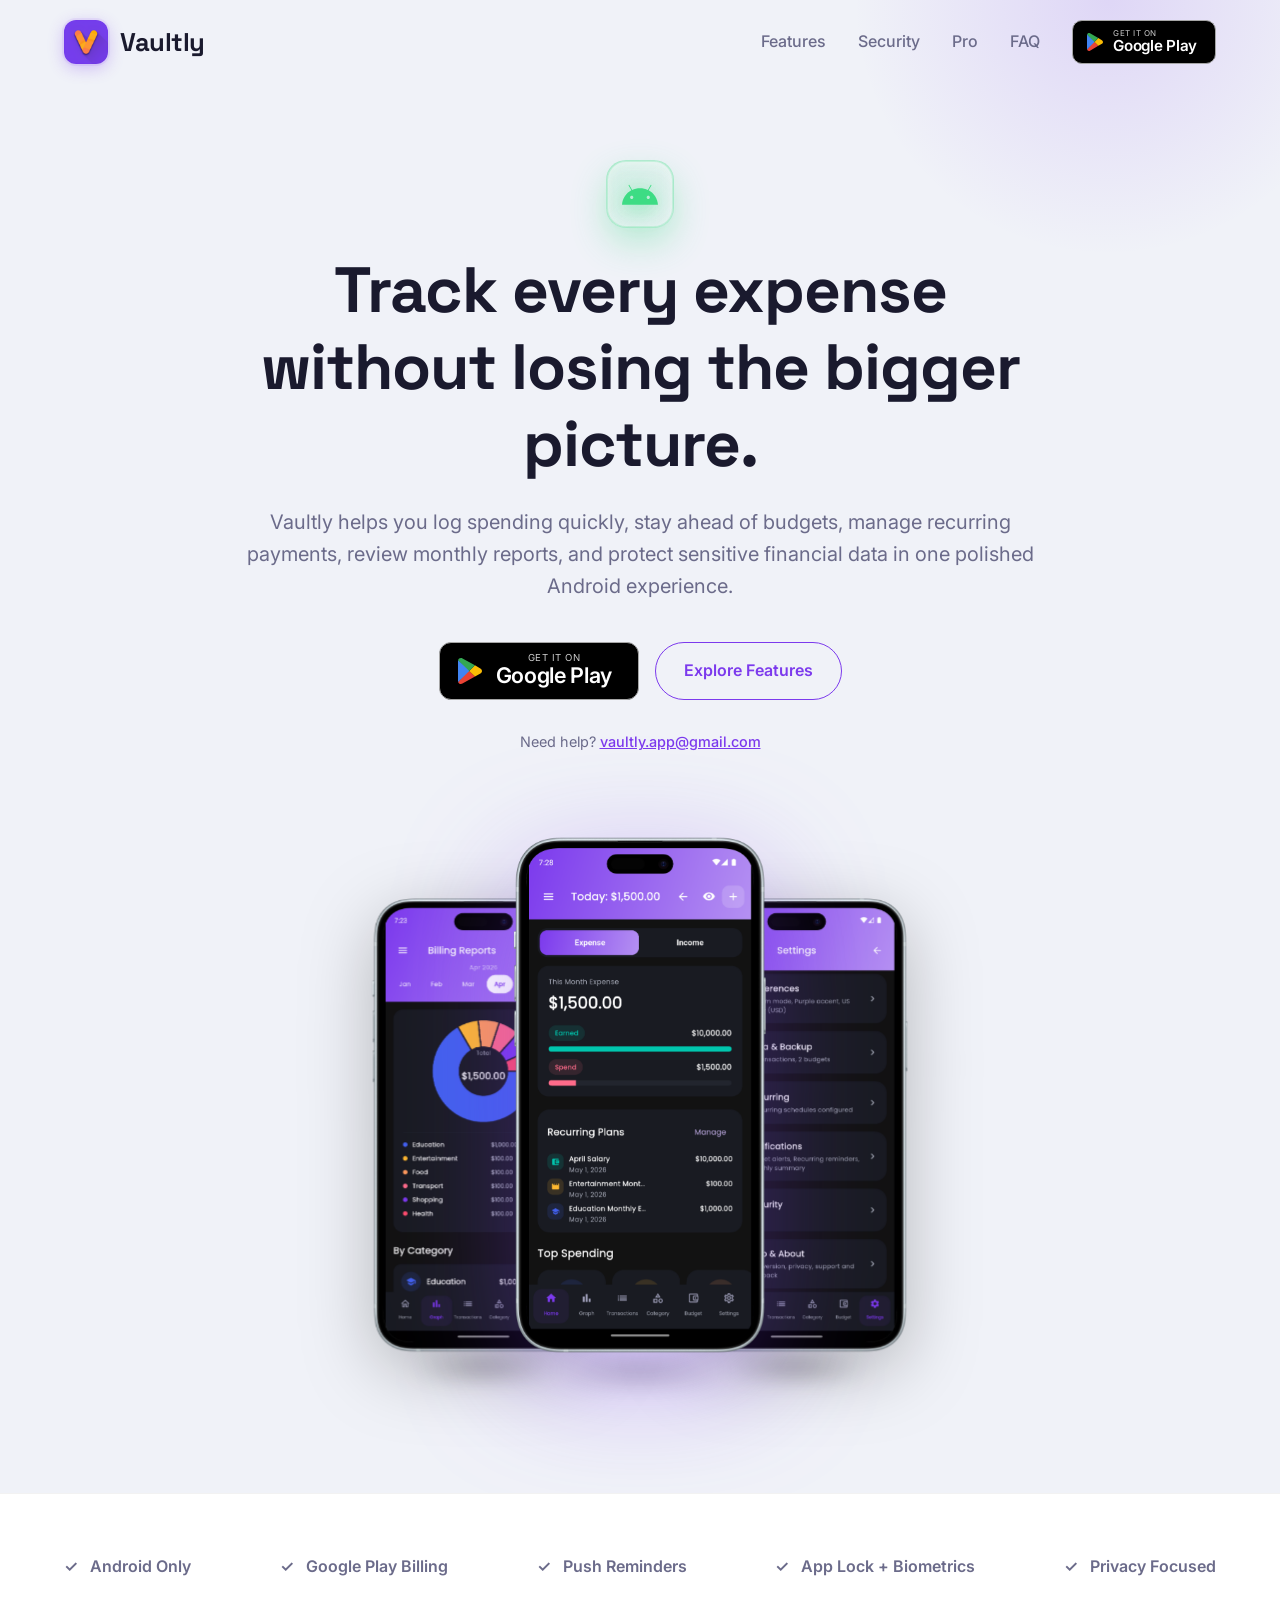
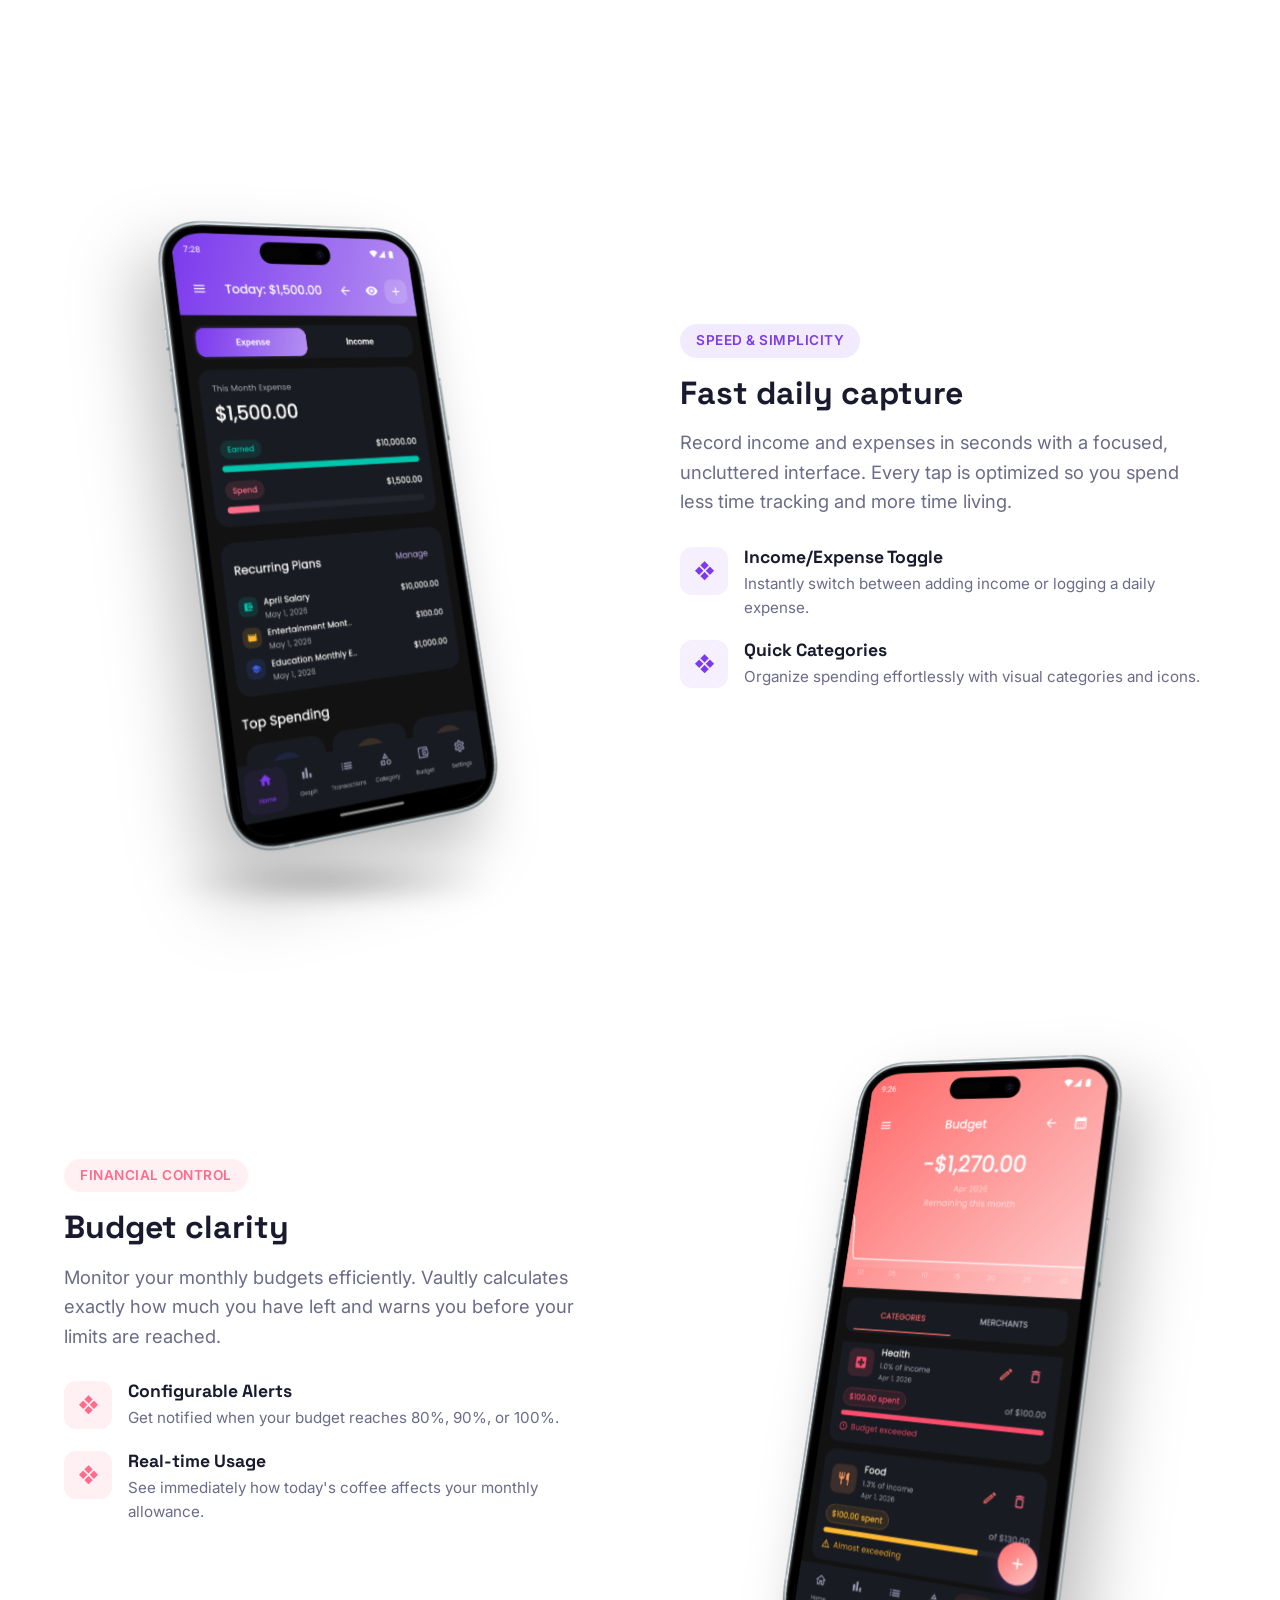
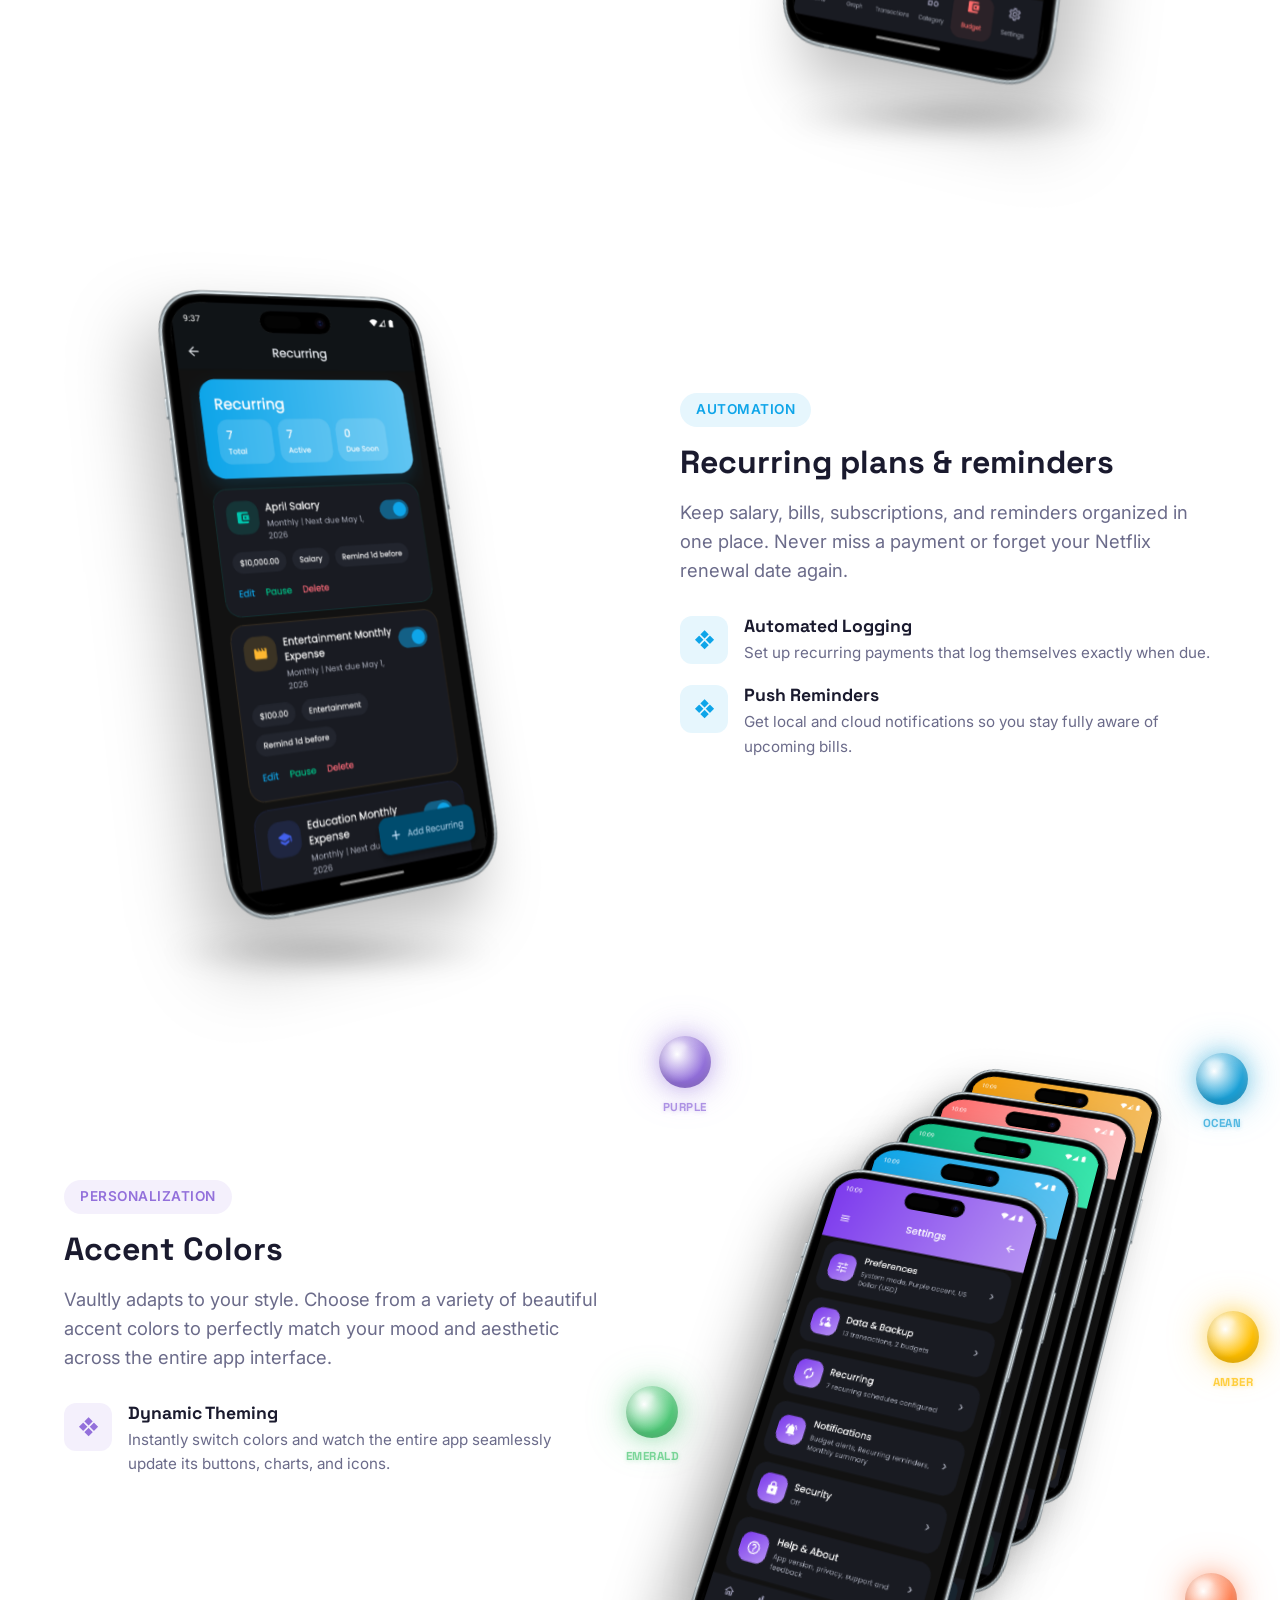
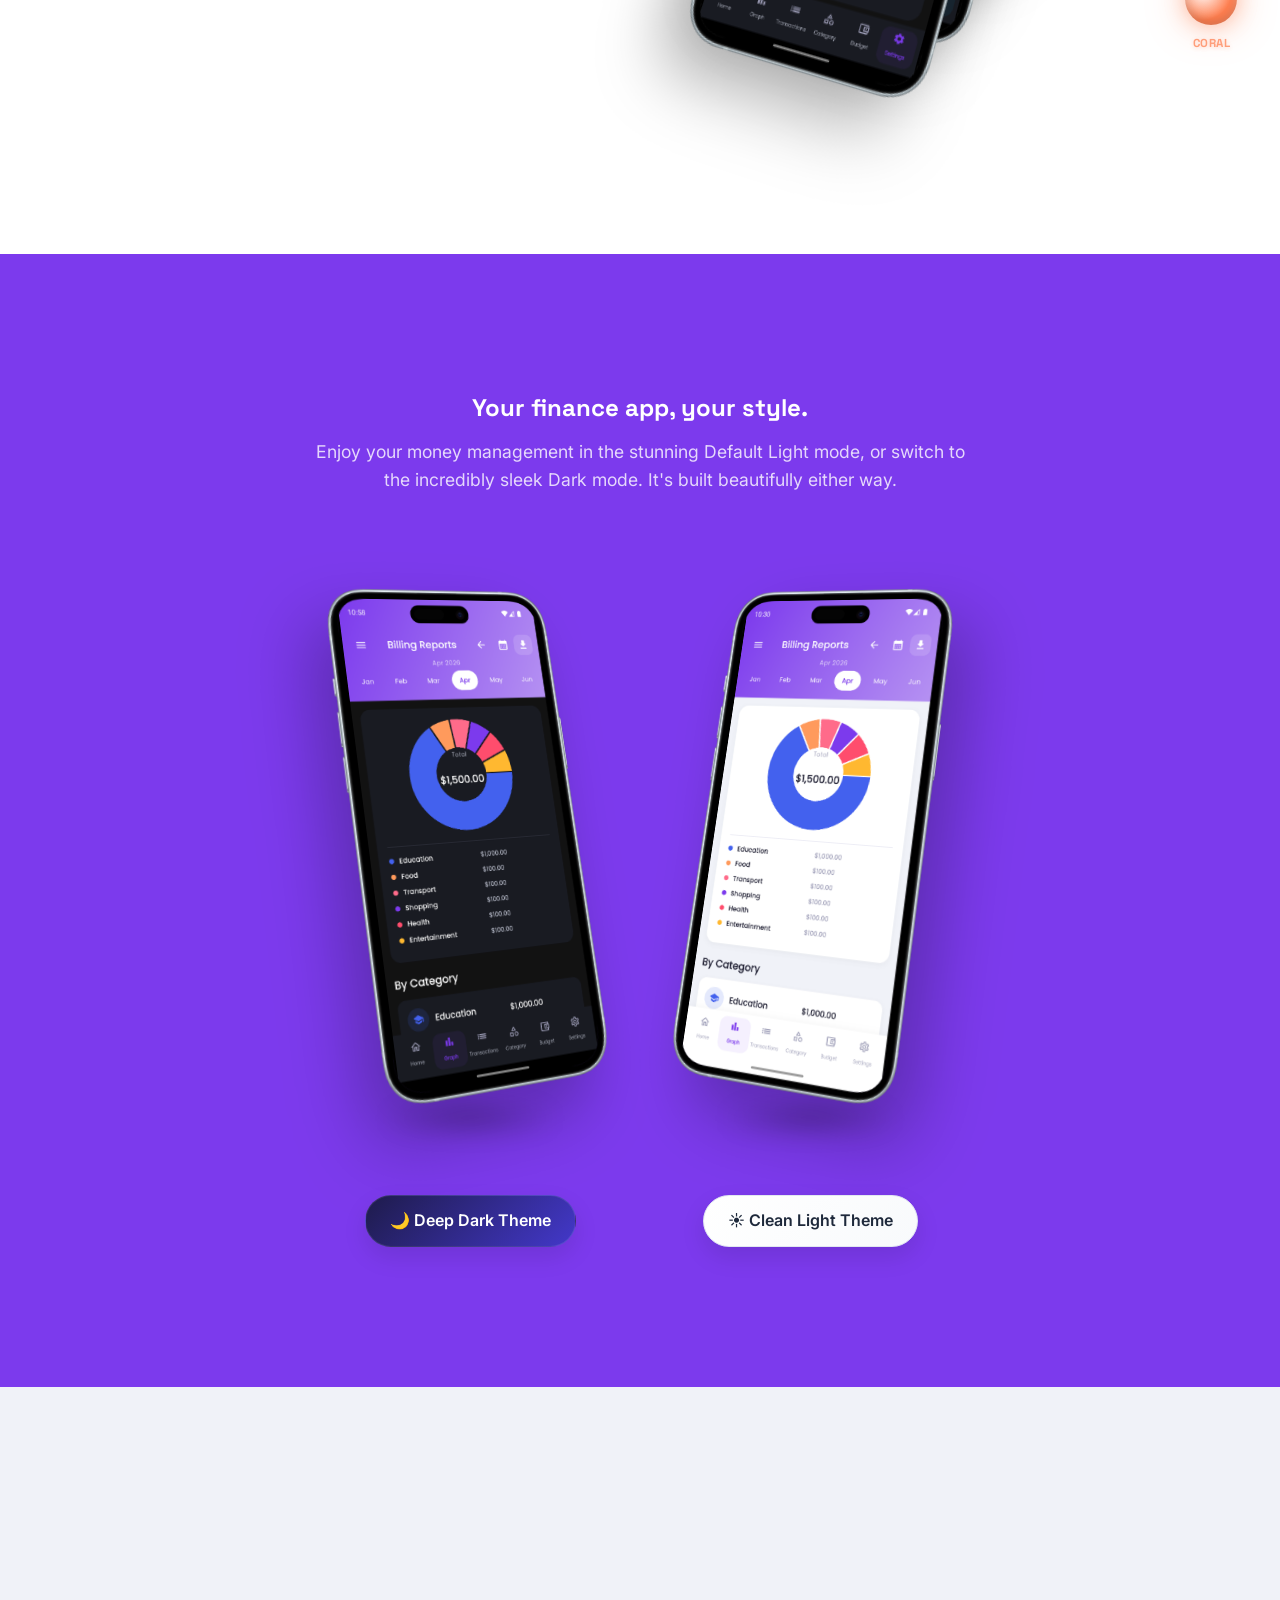
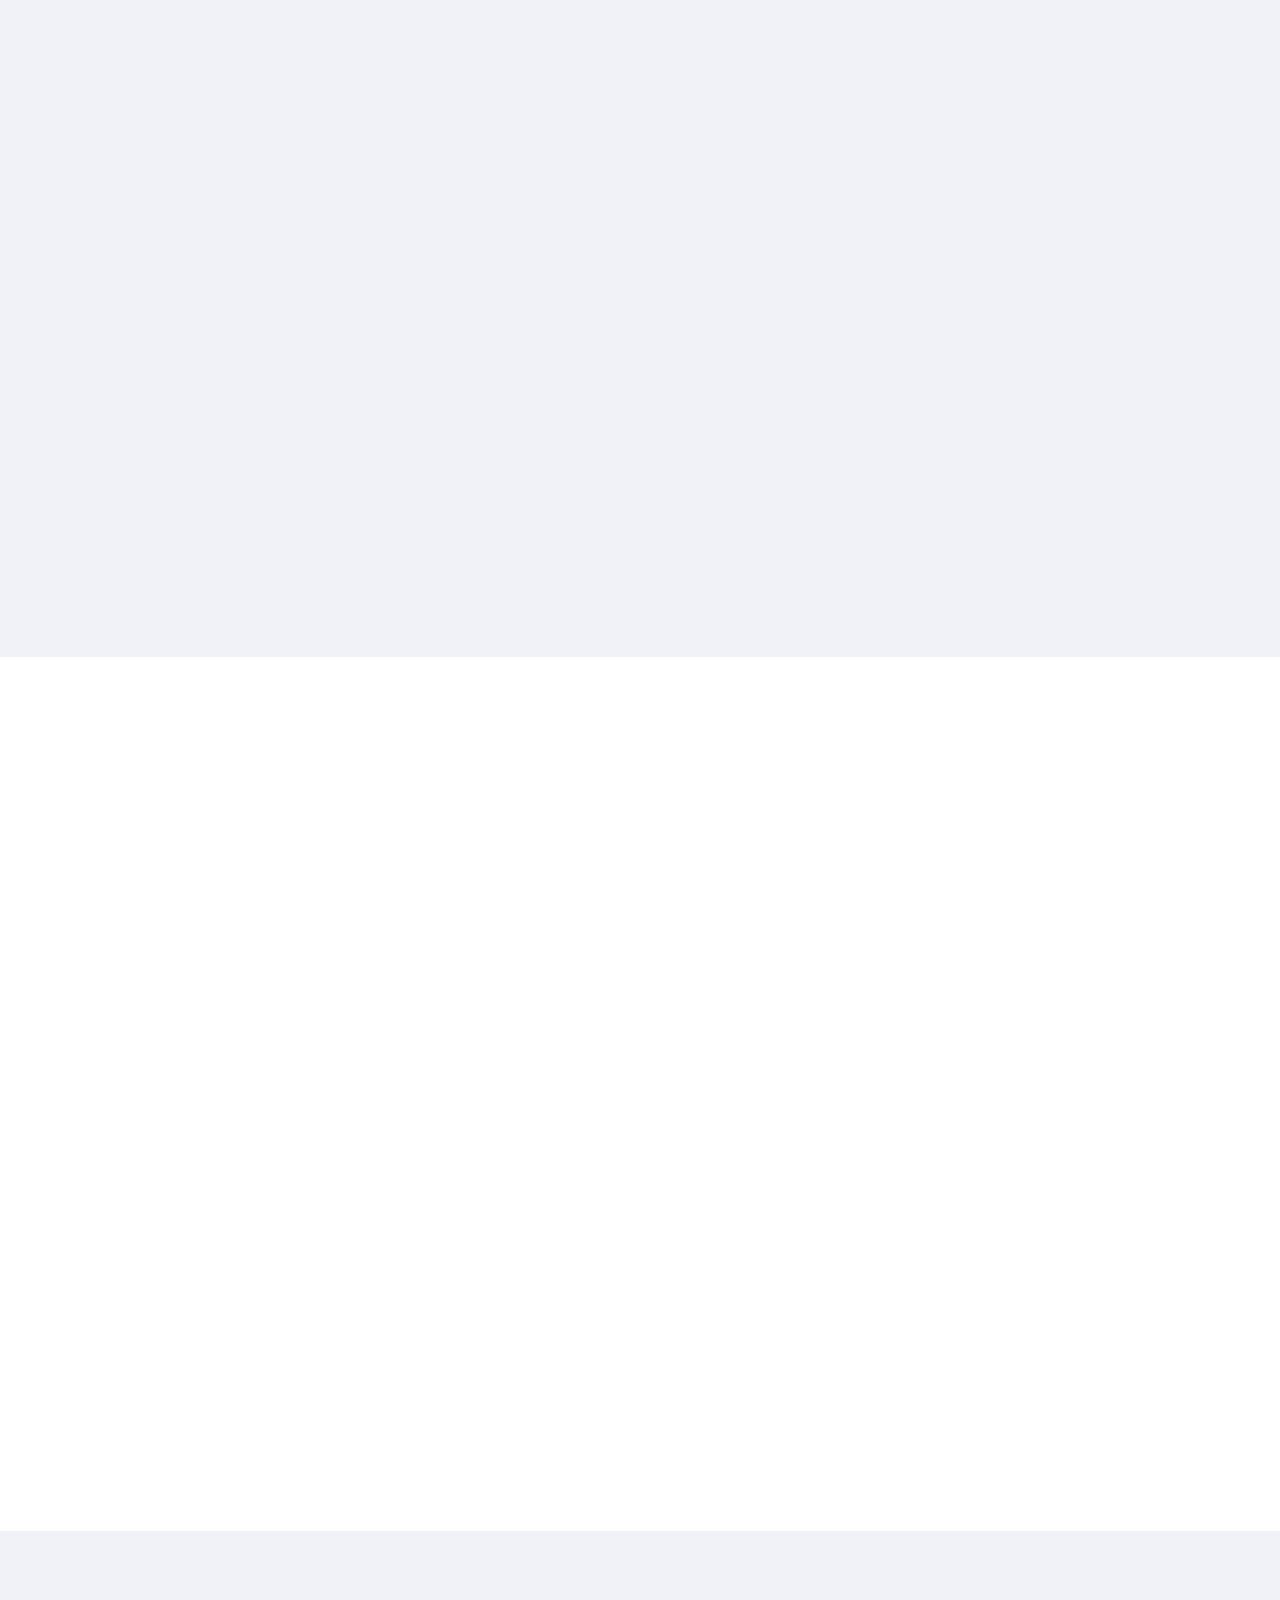
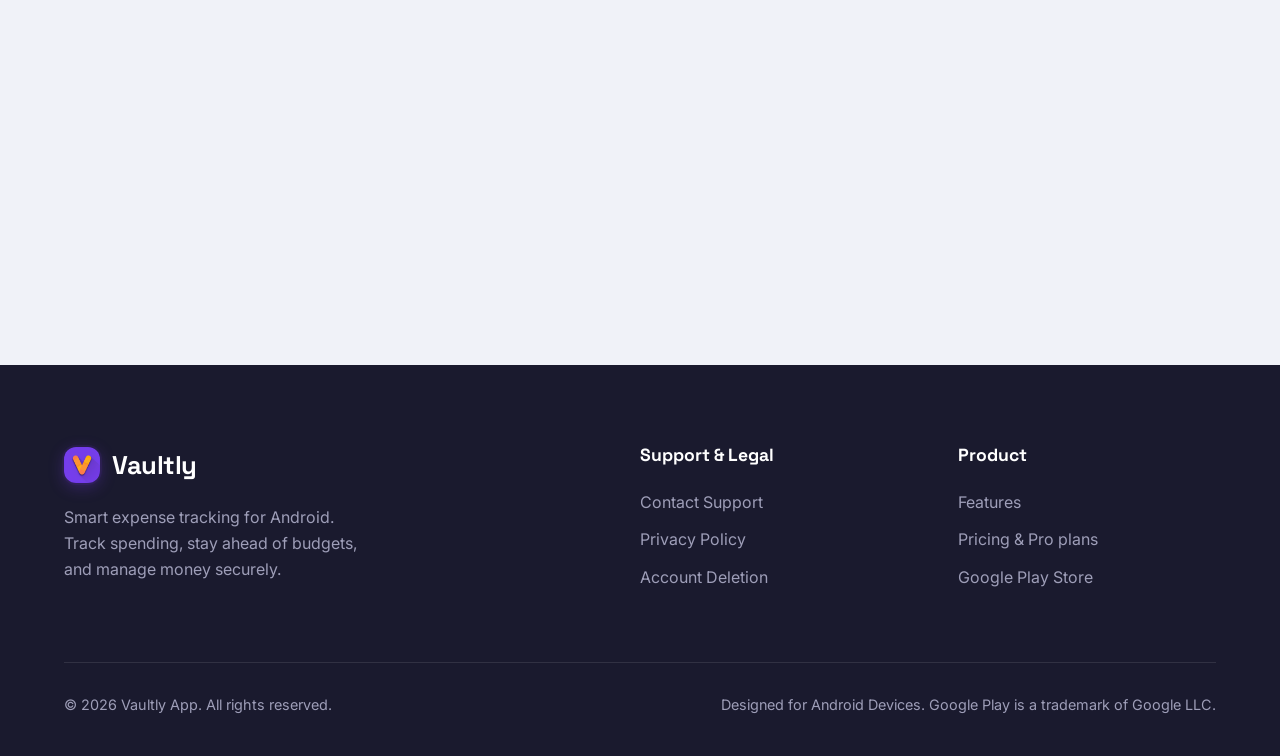
==== commit 2c4b287a: "updated" ====
--- a/index.html
+++ b/index.html
@@ -50,8 +50,8 @@
       <div class="container text-center">
         <div class="hero-content reveal">
           <span class="pill-badge"
-            style="display: inline-flex; align-items: center; justify-content: center; width: 60px; height: 60px; padding: 0; background: rgba(52, 168, 83, 0.08); border: 1px solid rgba(52, 168, 83, 0.2); border-radius: 16px; margin-bottom: 24px; box-shadow: 0 4px 16px rgba(52, 168, 83, 0.15);">
-            <svg xmlns="http://www.w3.org/2000/svg" viewBox="0 0 24 24" width="32" height="32" fill="#3DDC84">
+            style="display: inline-flex; align-items: center; justify-content: center; width: 68px; height: 68px; padding: 0; background: linear-gradient(135deg, rgba(61, 220, 132, 0.15), rgba(61, 220, 132, 0.05)); border: 1px solid rgba(61, 220, 132, 0.3); border-radius: 20px; margin-bottom: 24px; box-shadow: 0 15px 35px rgba(61, 220, 132, 0.3), inset 0 0 0 1px rgba(61, 220, 132, 0.2), inset 0 4px 10px rgba(255,255,255,0.4); animation: float 5s ease-in-out infinite; backdrop-filter: blur(8px); -webkit-backdrop-filter: blur(8px);">
+            <svg xmlns="http://www.w3.org/2000/svg" viewBox="0 0 24 24" width="36" height="36" fill="#3DDC84" style="filter: drop-shadow(0 4px 12px rgba(61, 220, 132, 0.7));">
               <path
                 d="M17.52 15.34c0 0-.001 0-.002 0-.596 0-1.078-.472-1.078-1.055s.482-1.054 1.078-1.054c.597 0 1.08.472 1.08 1.054s-.483 1.055-1.078 1.055zm-11.043 0c-.596 0-1.078-.472-1.078-1.055s.482-1.054 1.078-1.054c.596 0 1.078.472 1.078 1.054s-.482 1.055-1.078 1.055zm11.29-5.862l1.83-3.17c.078-.135.032-.31-.103-.387-.135-.078-.31-.032-.387.103l-1.876 3.25c-1.54-.71-3.31-1.115-5.23-1.115s-3.69.405-5.23 1.115l-1.876-3.25c-.078-.135-.252-.18-.388-.103-.135.077-.18.252-.102.387l1.83 3.17c-3.538 1.932-5.955 5.532-6.214 9.753h23.958c-.258-4.22-2.675-7.82-6.213-9.753z" />
             </svg>
@@ -112,7 +112,7 @@
         <!-- Feature 1: Fast Daily Capture -->
         <div class="feature-block reveal">
           <div class="mockup-wrapper perspective-wrapper">
-            <img src="1st feature/mockup.png" alt="Vaultly Fast Capture"
+            <img src="1st feature/mockup.png" alt="Vaultly Fast Capture" loading="lazy"
               class="feature-image feature-mockup-framed feature-mockup-tilted-left">
             <div class="floor-shadow tilted-shadow"></div>
           </div>
@@ -143,7 +143,7 @@
         <!-- Feature 2: Budget Clarity -->
         <div class="feature-block reverse reveal">
           <div class="mockup-wrapper perspective-wrapper">
-            <img src="2nd feature/mockup.png" alt="Vaultly Budget Tracking"
+            <img src="2nd feature/mockup.png" alt="Vaultly Budget Tracking" loading="lazy"
               class="feature-image feature-mockup-framed feature-mockup-tilted-right">
             <div class="floor-shadow tilted-shadow"></div>
           </div>
@@ -178,7 +178,7 @@
         <div class="feature-block reveal">
           <div class="mockup-wrapper perspective-wrapper">
             <!-- Using new mockup for repeating bills summary with CSS tilt -->
-            <img src="3rd feature/mockup.png" alt="Vaultly Recurring Plans"
+            <img src="3rd feature/mockup.png" alt="Vaultly Recurring Plans" loading="lazy"
               class="feature-image feature-mockup-framed feature-mockup-tilted-left">
             <div class="floor-shadow tilted-shadow"></div>
           </div>
@@ -270,7 +270,7 @@
           <!-- Dark Mode (Left) -->
           <div class="theme-column text-center">
             <div class="mockup-wrapper-theme perspective-wrapper">
-              <img src="dark and white theme/left.png" alt="Vaultly Dark Theme"
+              <img src="dark and white theme/left.png" alt="Vaultly Dark Theme" loading="lazy"
                 class="feature-mockup-framed feature-mockup-tilted-left"
                 style="max-width: 280px; margin: 0 auto; display: block;">
               <div class="floor-shadow tilted-shadow" style="bottom: -20px;"></div>
@@ -283,7 +283,7 @@
           <!-- Light Mode (Right) -->
           <div class="theme-column text-center">
             <div class="mockup-wrapper-theme perspective-wrapper">
-              <img src="dark and white theme/right.png" alt="Vaultly Light Theme"
+              <img src="dark and white theme/right.png" alt="Vaultly Light Theme" loading="lazy"
                 class="feature-mockup-framed feature-mockup-tilted-right"
                 style="max-width: 280px; margin: 0 auto; display: block;">
               <div class="floor-shadow tilted-shadow" style="bottom: -20px;"></div>
@@ -345,19 +345,13 @@
           across sessions. For extreme peace of mind, Pro users can export entire data backups via JSON and CSV, then
           restore them effortlessly.
         </p>
-        <div style="margin-top: 40px; display: flex; justify-content: center; gap: 40px; position: relative;">
-          <!-- JSON Orb -->
-          <div style="width: 80px; height: 80px; border-radius: 50%; background: var(--surface); box-shadow: 0 12px 30px rgba(124, 58, 237, 0.25), inset 0 0 0 1px rgba(255,255,255,0.8); border: 1px solid rgba(124, 58, 237, 0.1); display: flex; align-items: center; justify-content: center; font-weight: 800; font-size: 1rem; color: var(--primary); animation: float 6s ease-in-out infinite; animation-delay: 0s;">
-            JSON
-          </div>
-          <!-- CSV Orb -->
-          <div style="width: 80px; height: 80px; border-radius: 50%; background: var(--surface); box-shadow: 0 12px 30px rgba(16, 185, 129, 0.25), inset 0 0 0 1px rgba(255,255,255,0.8); border: 1px solid rgba(16, 185, 129, 0.1); display: flex; align-items: center; justify-content: center; font-weight: 800; font-size: 1rem; color: var(--emerald); animation: float 6s ease-in-out infinite; animation-delay: -2s;">
-            CSV
-          </div>
-          <!-- PDF Orb -->
-          <div style="width: 80px; height: 80px; border-radius: 50%; background: var(--surface); box-shadow: 0 12px 30px rgba(255, 107, 138, 0.25), inset 0 0 0 1px rgba(255,255,255,0.8); border: 1px solid rgba(255, 107, 138, 0.1); display: flex; align-items: center; justify-content: center; font-weight: 800; font-size: 1rem; color: var(--expense-accent); animation: float 6s ease-in-out infinite; animation-delay: -4s;">
-            PDF
-          </div>
+        <div style="margin-top: 50px; display: flex; justify-content: center; gap: 60px; position: relative; align-items: center;">
+          <!-- JSON Logo -->
+          <img src="json.svg" alt="JSON Backup" style="width: 76px; height: 76px; object-fit: contain; filter: drop-shadow(0 15px 25px rgba(124, 58, 237, 0.5)) drop-shadow(0 0 15px rgba(124, 58, 237, 0.3)); animation: float 6s ease-in-out infinite; animation-delay: 0s;">
+          <!-- CSV Logo -->
+          <img src="csv.svg" alt="CSV Backup" style="width: 76px; height: 76px; object-fit: contain; filter: drop-shadow(0 15px 25px rgba(124, 58, 237, 0.5)) drop-shadow(0 0 15px rgba(124, 58, 237, 0.3)); animation: float 6s ease-in-out infinite; animation-delay: -2s;">
+          <!-- PDF Logo -->
+          <img src="pdf.svg" alt="PDF Backup" style="width: 76px; height: 76px; object-fit: contain; filter: drop-shadow(0 15px 25px rgba(124, 58, 237, 0.5)) drop-shadow(0 0 15px rgba(124, 58, 237, 0.3)); animation: float 6s ease-in-out infinite; animation-delay: -4s;">
         </div>
       </div>
     </section>
@@ -401,7 +395,7 @@
               <span class="pill-badge"
                 style="background: rgba(124, 58, 237, 0.15); color: var(--primary); font-size: 0.75rem; padding: 4px 12px; margin-bottom: 0;">Flexible</span>
             </div>
-            <div class="price-amount">$2.99<span> / month</span></div>
+            <div class="price-amount">$0.99<span> / month</span></div>
             <ul class="pricing-features">
               <li>Unlimited budgets</li>
               <li>Home widget access</li>
@@ -425,7 +419,7 @@
                 style="background: var(--primary); color: white; font-size: 0.75rem; padding: 4px 12px; margin-bottom: 0;">Best
                 Value</span>
             </div>
-            <div class="price-amount">$24.99<span> / year</span></div>
+            <div class="price-amount">$7.99<span> / year</span></div>
             <ul class="pricing-features">
               <li>Everything in Pro Monthly</li>
               <li>Lower yearly cost than paying monthly</li>
@@ -443,7 +437,7 @@
               <span class="pill-badge"
                 style="background: rgba(124, 58, 237, 0.15); color: var(--primary); font-size: 0.75rem; padding: 4px 12px; margin-bottom: 0;">One-Time</span>
             </div>
-            <div class="price-amount">$59.99<span> once</span></div>
+            <div class="price-amount">$14.99<span> once</span></div>
             <ul class="pricing-features">
               <li>All current Pro features forever</li>
               <li>No recurring payment</li>
--- a/styles.css
+++ b/styles.css
@@ -34,12 +34,46 @@
   padding: 0;
 }
 
+html {
+  scroll-behavior: smooth;
+  overflow-x: hidden; 
+}
+
 body {
   font-family: 'Inter', system-ui, -apple-system, sans-serif;
   background-color: var(--bg-color);
   color: var(--text-dark);
   line-height: 1.6;
   overflow-x: hidden;
+  -webkit-font-smoothing: antialiased;
+  -moz-osx-font-smoothing: grayscale;
+}
+
+/* Premium Text Selection Highlight */
+::selection {
+  background: rgba(124, 58, 237, 0.25);
+  color: var(--text-dark);
+}
+::-moz-selection {
+  background: rgba(124, 58, 237, 0.25);
+  color: var(--text-dark);
+}
+
+/* Premium Custom Scrollbar */
+::-webkit-scrollbar {
+  width: 12px;
+}
+::-webkit-scrollbar-track {
+  background: var(--surface-alt);
+}
+::-webkit-scrollbar-thumb {
+  background: #c1c9d2;
+  border-radius: 100px;
+  border: 3px solid var(--surface-alt);
+  background-clip: padding-box;
+}
+::-webkit-scrollbar-thumb:hover {
+  background: #a0aebf;
 }
 
 h1,
@@ -351,6 +385,7 @@
   width: 270px;
   display: block;
   filter: drop-shadow(0 20px 40px rgba(0, 0, 0, 0.25));
+  will-change: transform, filter;
 }
 
 .mockup-left {
@@ -528,6 +563,7 @@
   position: relative;
   z-index: 1;
   transition: transform 0.5s cubic-bezier(0.16, 1, 0.3, 1);
+  will-change: transform;
 }
 
 /* Pre-rendered silver-framed mockups */
@@ -548,6 +584,7 @@
   transition: transform 0.6s cubic-bezier(0.16, 1, 0.3, 1), filter 0.6s;
   animation: float-tilted-right 6s ease-in-out infinite;
   animation-delay: -3s;
+  will-change: transform, filter;
   /* Offset so they float in opposite phases */
 }
 
@@ -578,6 +615,7 @@
   filter: drop-shadow(-25px 35px 35px rgba(0, 0, 0, 0.25));
   transition: transform 0.6s cubic-bezier(0.16, 1, 0.3, 1), filter 0.6s;
   animation: float-tilted-left 6s ease-in-out infinite;
+  will-change: transform, filter;
 }
 
 @keyframes float-tilted-left {
@@ -1328,6 +1366,7 @@
 /* ===== PRICING CARDS PREMIUM HOVER ===== */
 .pricing-card {
   transition: transform 0.4s cubic-bezier(0.16, 1, 0.3, 1), box-shadow 0.4s ease;
+  will-change: transform, box-shadow;
 }
 
 .pricing-card:hover {
@@ -1394,83 +1433,115 @@
   text-decoration: none;
 }
 
-/* Responsive */
+/* ===== Responsive Design ===== */
 @media (max-width: 1024px) {
-  .hero-content h1 {
-    font-size: 3.2rem;
-  }
-
+  .hero-content h1 { font-size: 3.2rem; }
   .pricing-grid {
     grid-template-columns: repeat(2, 1fr);
     gap: 30px;
   }
-
-  .pricing-card.popular {
-    transform: scale(1);
-  }
-
+  .pricing-card.popular { transform: scale(1); }
   .theme-showcase-grid {
     flex-direction: column;
     align-items: center;
   }
-
-  .theme-labels {
-    display: none;
-  }
+  .theme-labels { display: none; }
 }
 
 @media (max-width: 768px) {
-  .nav-links {
-    display: none;
-  }
-
-  .hero-content h1 {
-    font-size: 2.5rem;
-  }
-
+  .nav-links { display: none; }
+  .hero {
+    padding: 120px 0 60px;
+    min-height: auto;
+  }
+  .hero-content h1 { font-size: 2.2rem; }
+  .pill-badge { font-size: 0.75rem; }
   .hero-mockup-cluster {
     flex-direction: column;
     gap: -40px;
-  }
-
-  .mockup-left,
-  .mockup-right {
-    display: none;
-  }
-
+    margin-top: 40px;
+  }
+  .mockup-left, .mockup-right { display: none; }
   .mockup-center {
-    transform: scale(1);
-  }
-
-  .feature-block,
-  .feature-block.reverse {
+    transform: translateX(-50%) scale(1); /* Restored horizontal centering */
+    width: 100%; 
+    max-width: 320px; 
+  }
+  
+  .feature-block, .feature-block.reverse {
     grid-template-columns: 1fr;
     text-align: center;
     gap: 40px;
   }
-
+  .feature-content {
+    align-items: center;
+  }
   .feature-list li {
     flex-direction: column;
     align-items: center;
     text-align: center;
   }
-
-  .pricing-grid {
-    grid-template-columns: 1fr;
-  }
-
+  
+  .pricing-grid { grid-template-columns: 1fr; }
+  .pricing-card { padding: 32px 24px; }
+  
   .footer-grid {
     grid-template-columns: 1fr;
     text-align: center;
-  }
-
-  .footer-brand p {
-    margin: 20px auto;
-  }
-
+    gap: 40px;
+  }
+  .footer-brand p { margin: 20px auto; }
   .footer-bottom {
     flex-direction: column;
     gap: 20px;
     text-align: center;
   }
+
+  /* Accent section wrapping */
+  .accent-cluster-wrapper { 
+    height: auto; 
+    margin-top: 20px;
+    padding-bottom: 20px;
+  }
+  .mockup-cluster-diagonal {
+    transform: scale(0.65);
+    transform-origin: center center;
+    margin: -80px auto; 
+  }
+  .accent-orb { transform: scale(0.7); }
+}
+
+@media (max-width: 480px) {
+  .hero-content h1 { font-size: 1.8rem; }
+  
+  .hero-ctas {
+    flex-direction: column;
+    align-items: center;
+    gap: 16px;
+  }
+  
+  .btn { width: 100%; justify-content: center; margin-bottom: 12px; }
+  
+  /* Trust strip cleanup for small mobile */
+  .trust-strip {
+    flex-direction: column !important;
+    gap: 16px !important;
+    padding: 24px !important;
+    border-radius: 24px !important;
+    align-items: flex-start;
+  }
+
+  /* Floating orbs format fix */
+  div[style*="gap: 40px;"] {
+    gap: 16px !important;
+  }
+  div[style*="width: 80px; height: 80px;"] {
+    width: 60px !important;
+    height: 60px !important;
+    font-size: 0.85rem !important;
+  }
+  
+  .mockup-wrapper-theme img {
+    max-width: 100% !important;
+  }
 }
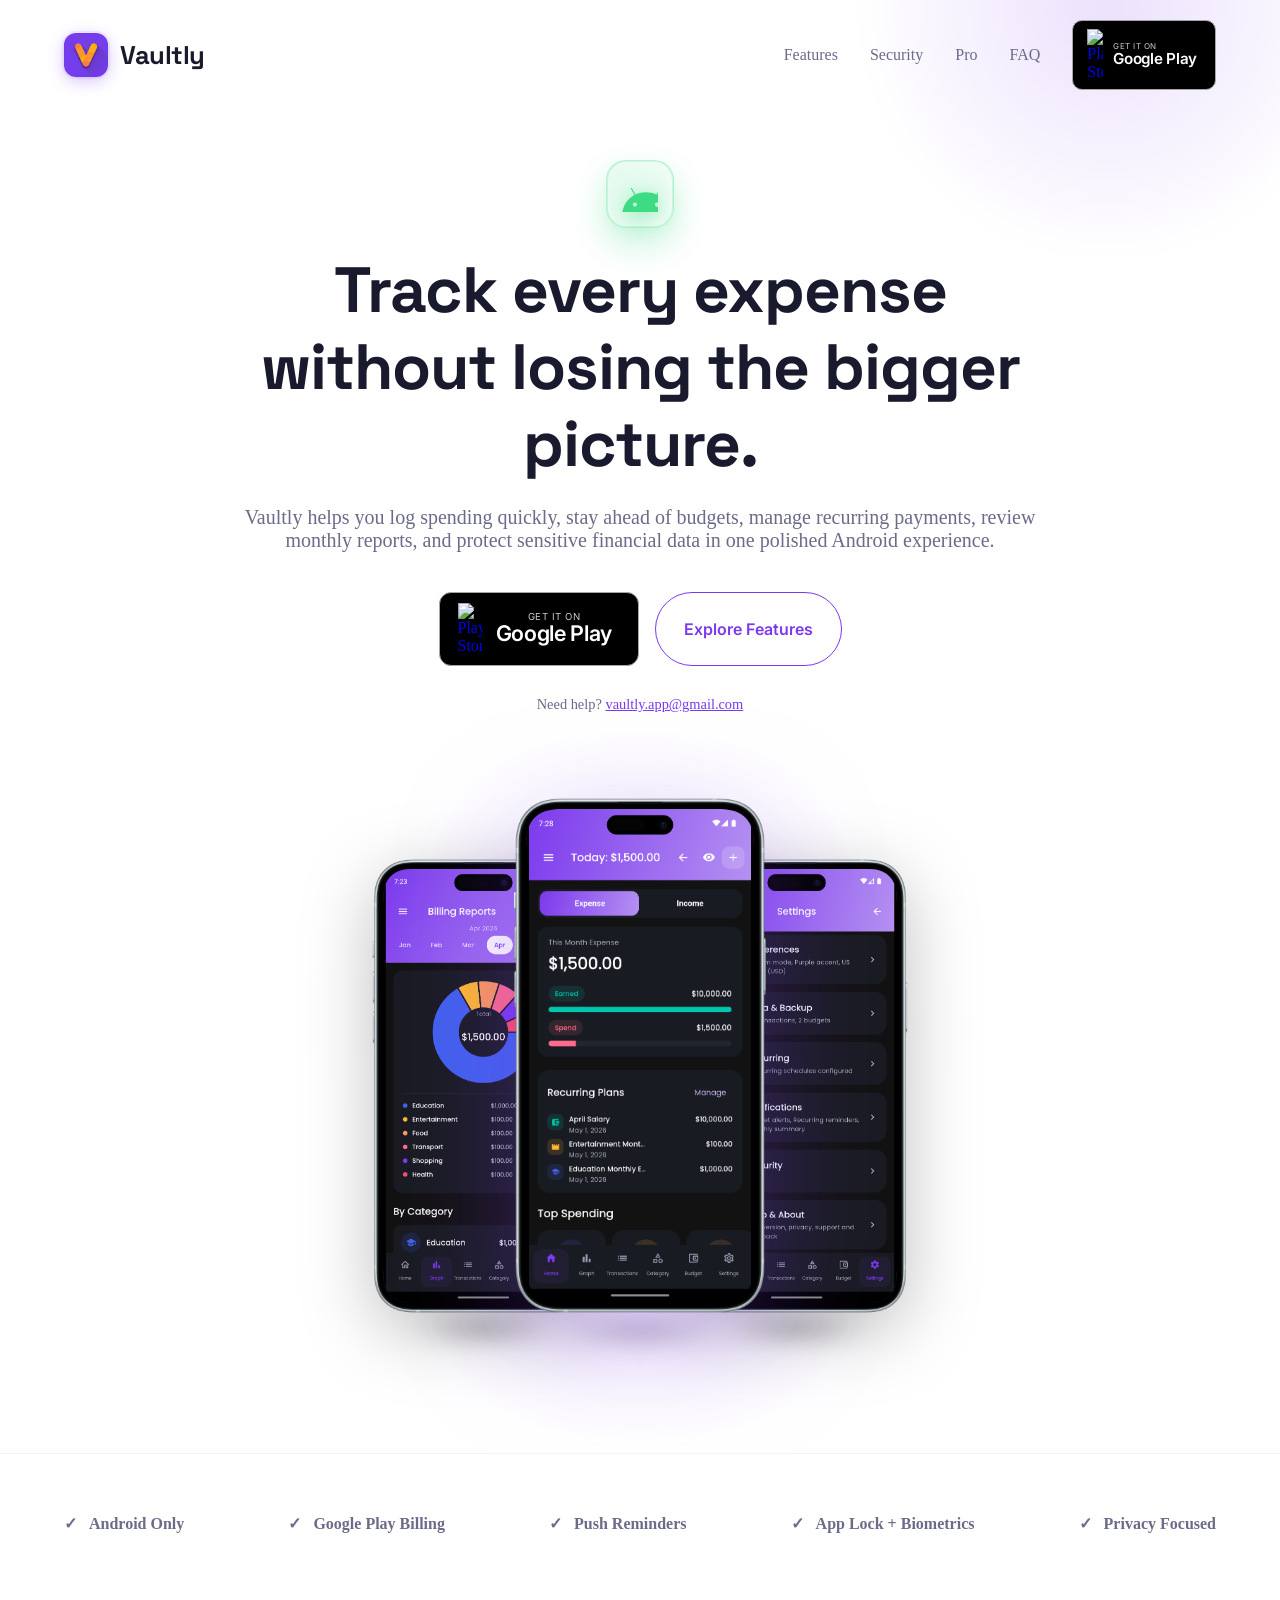
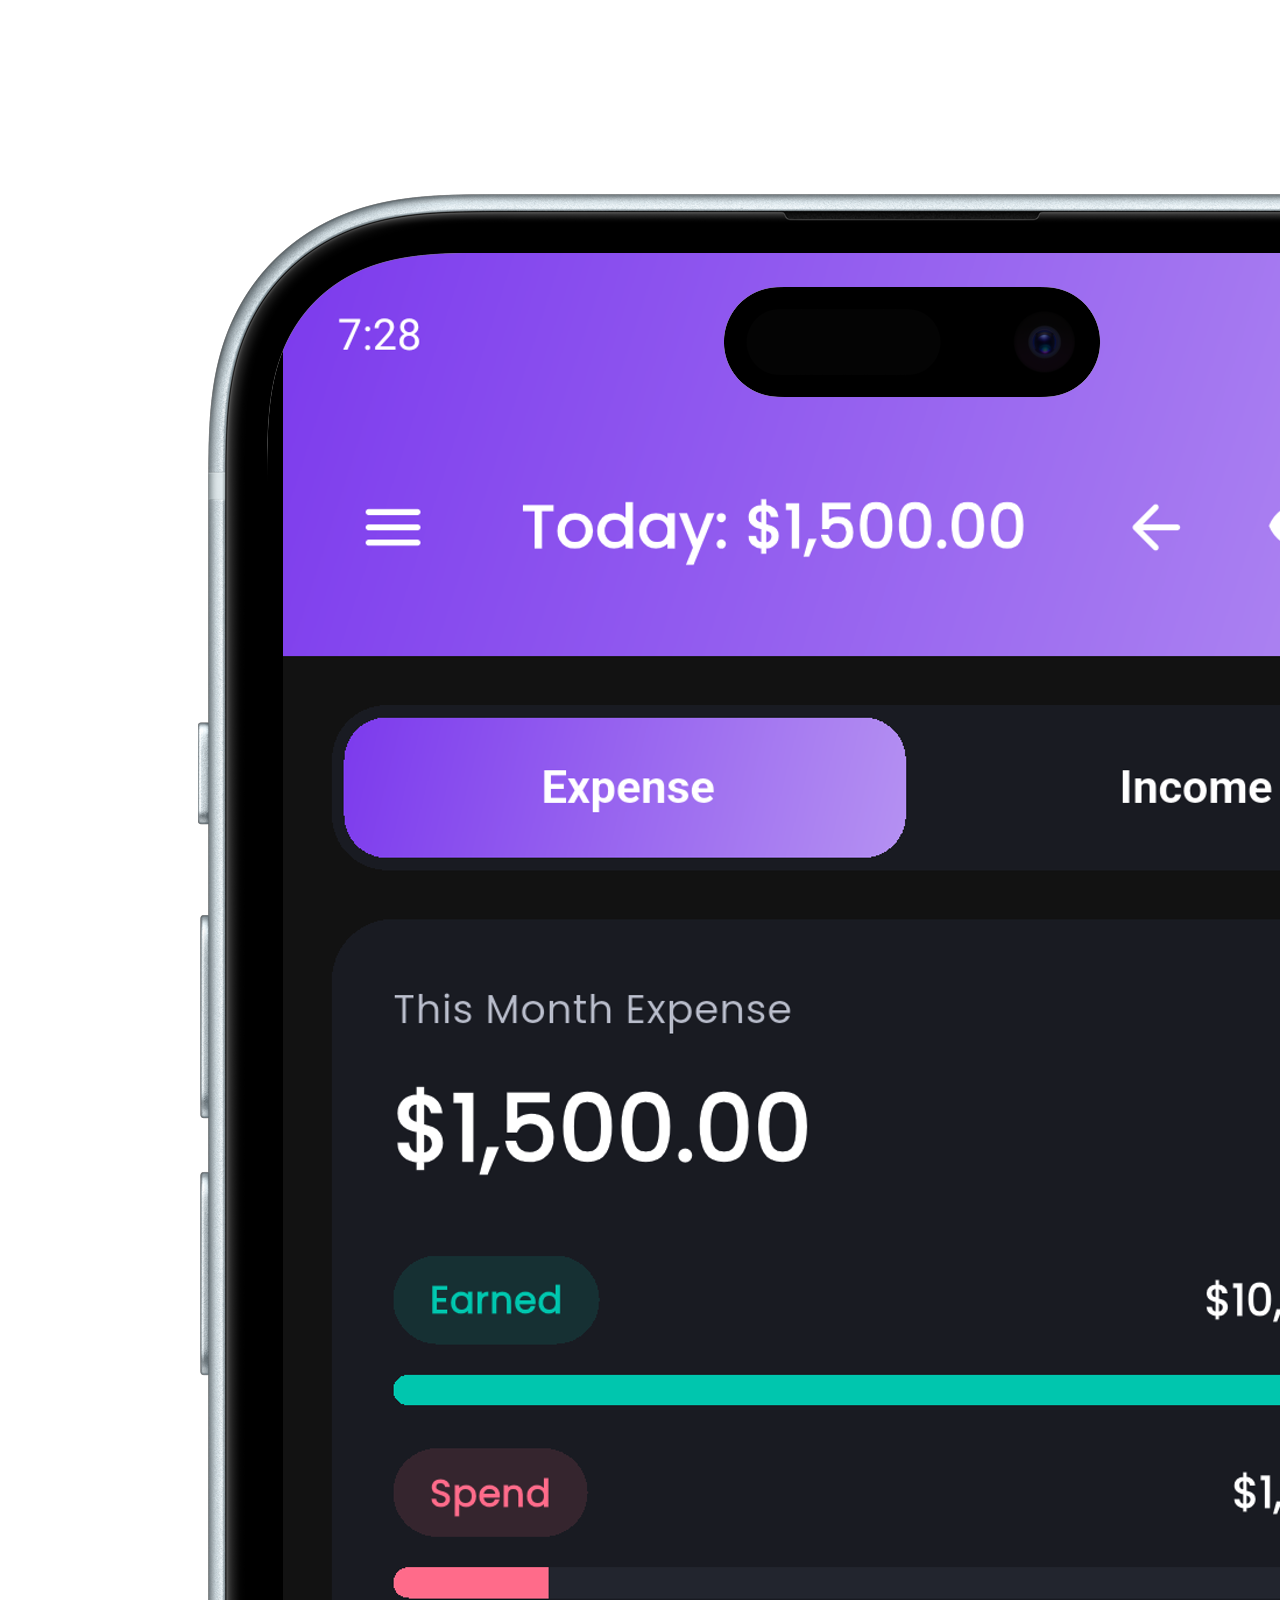
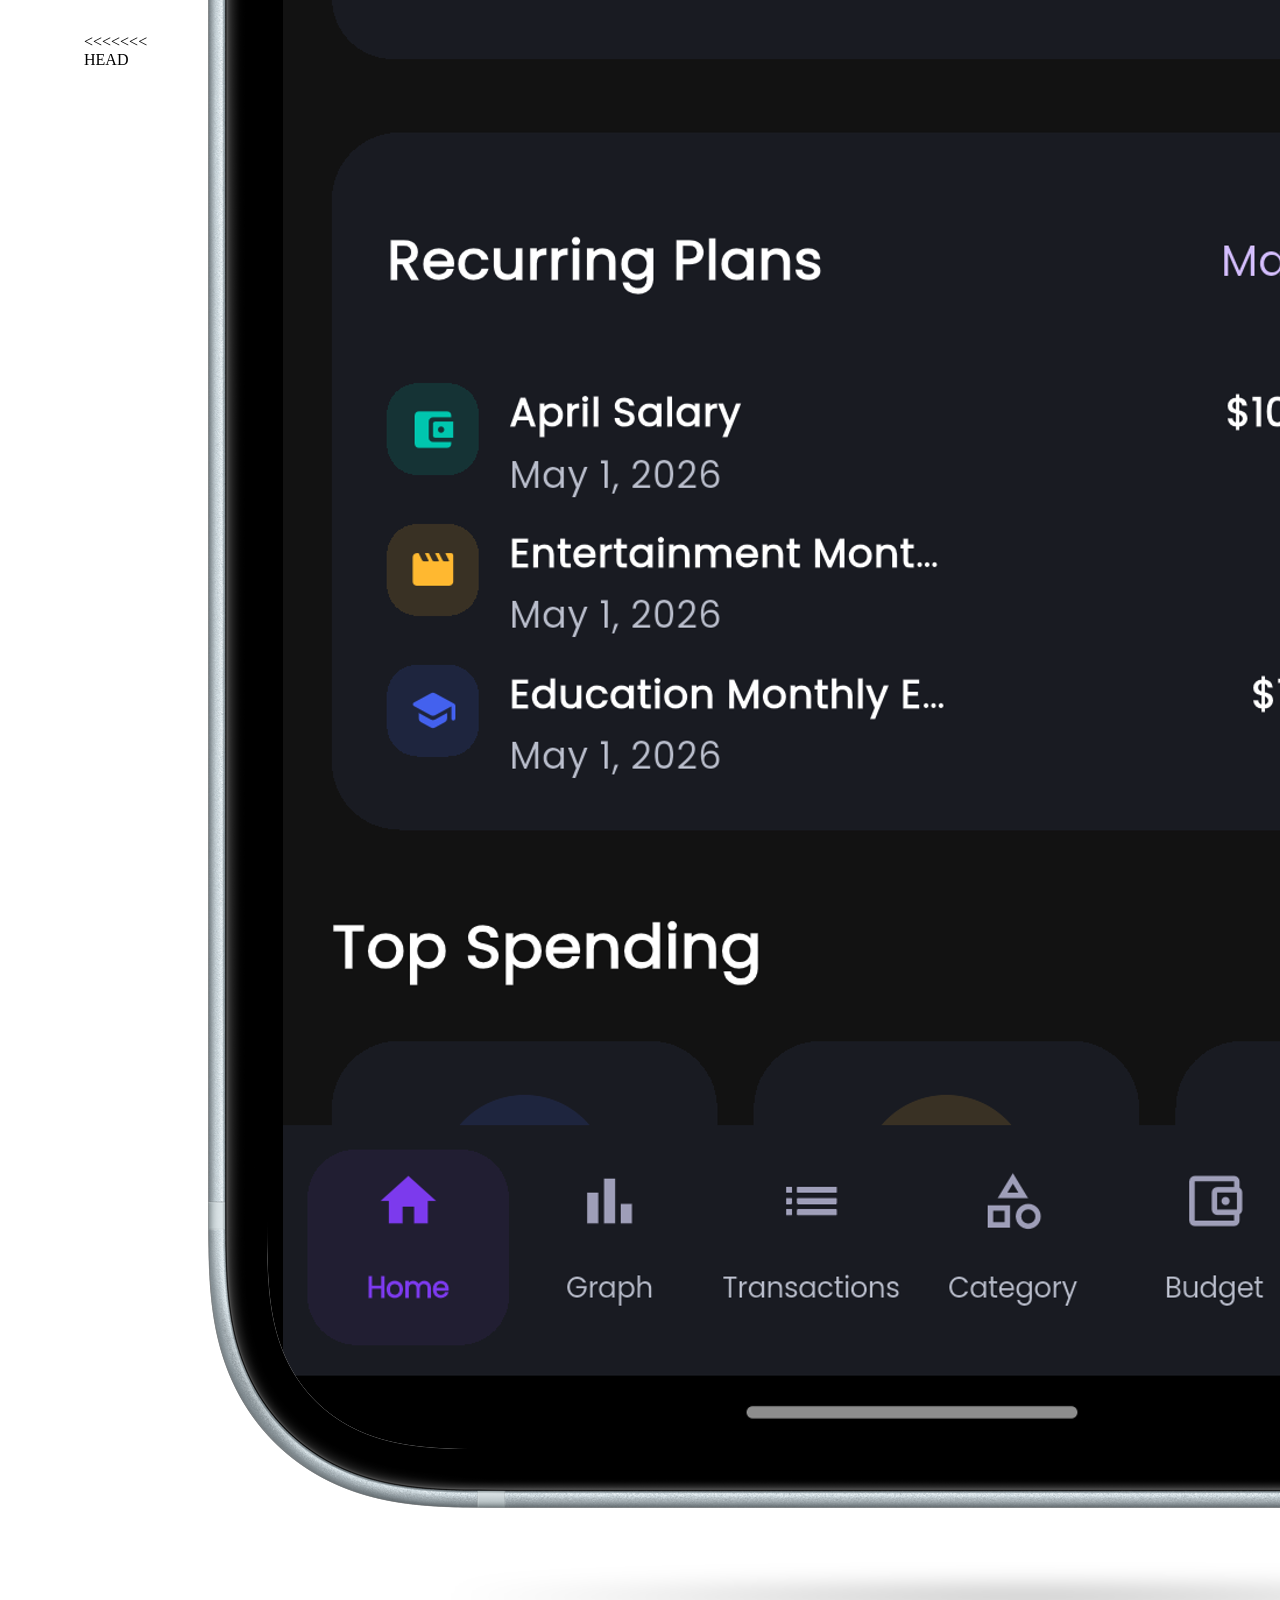
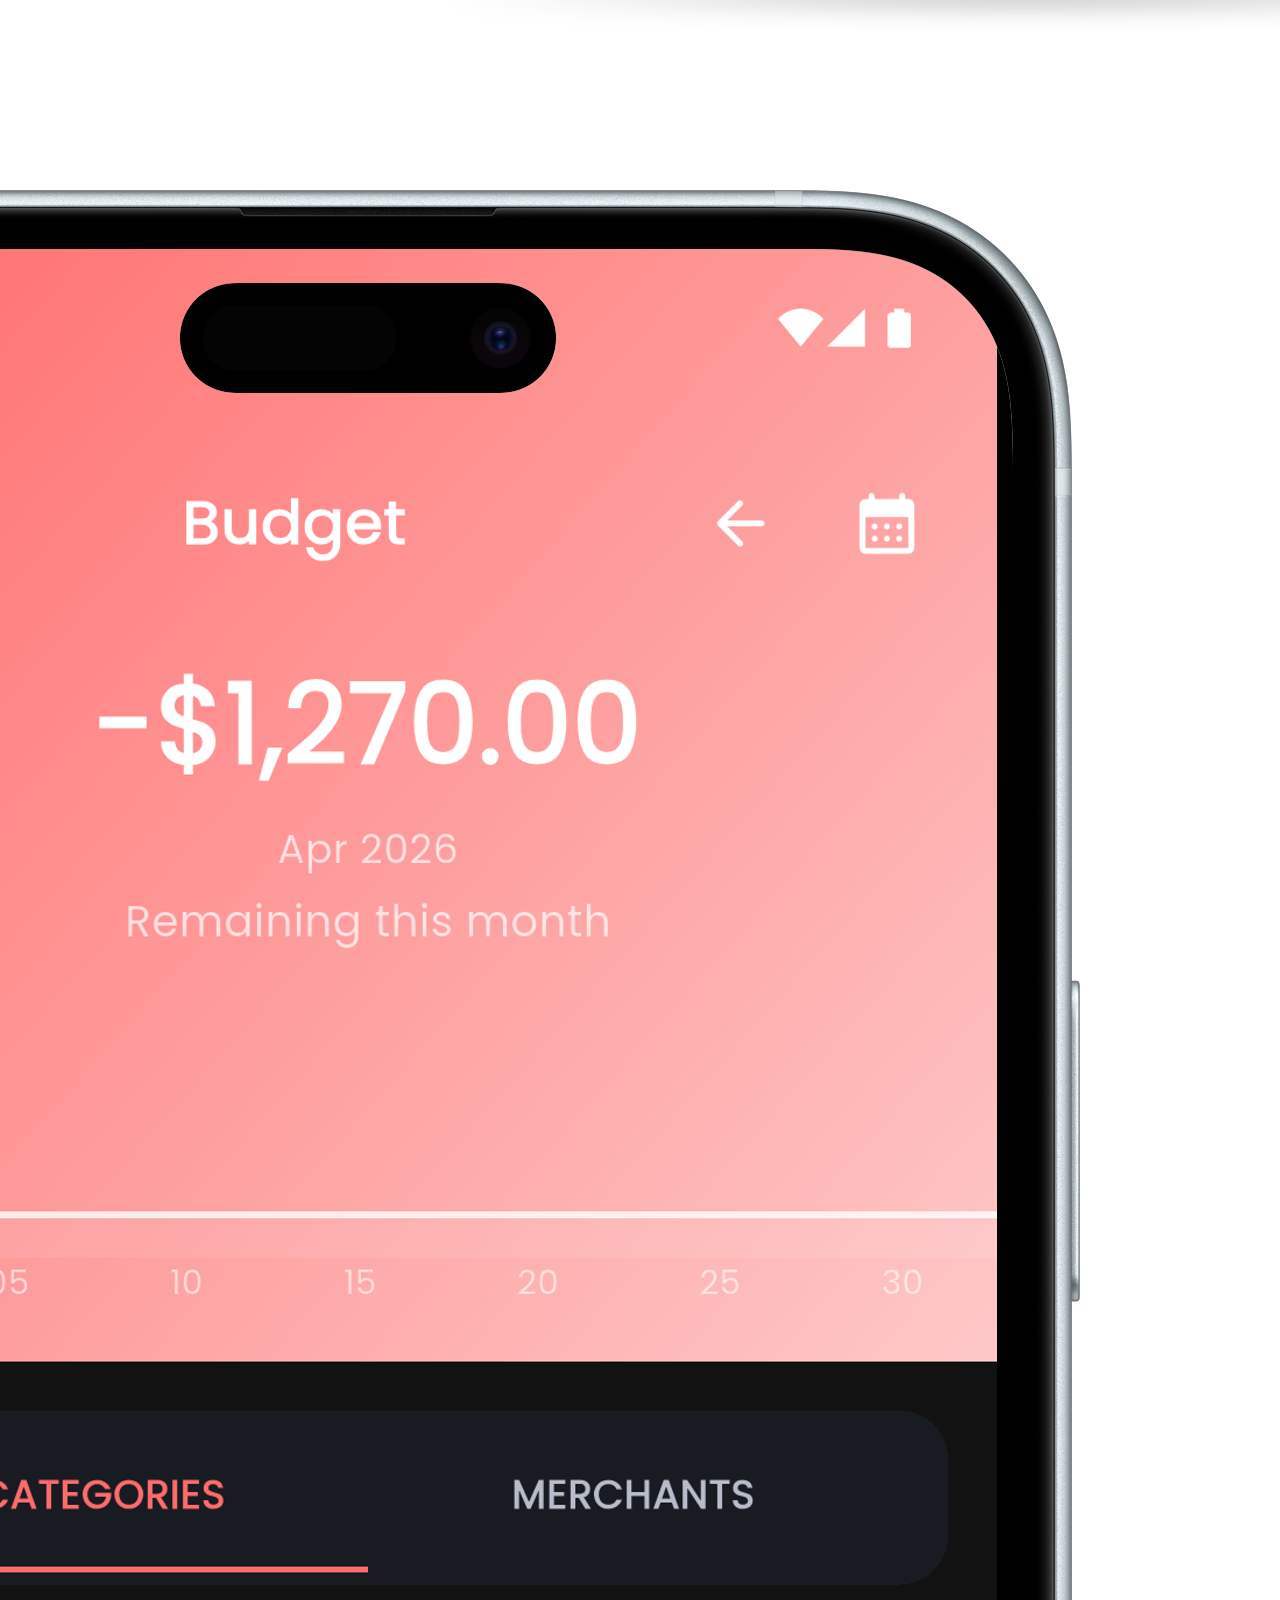
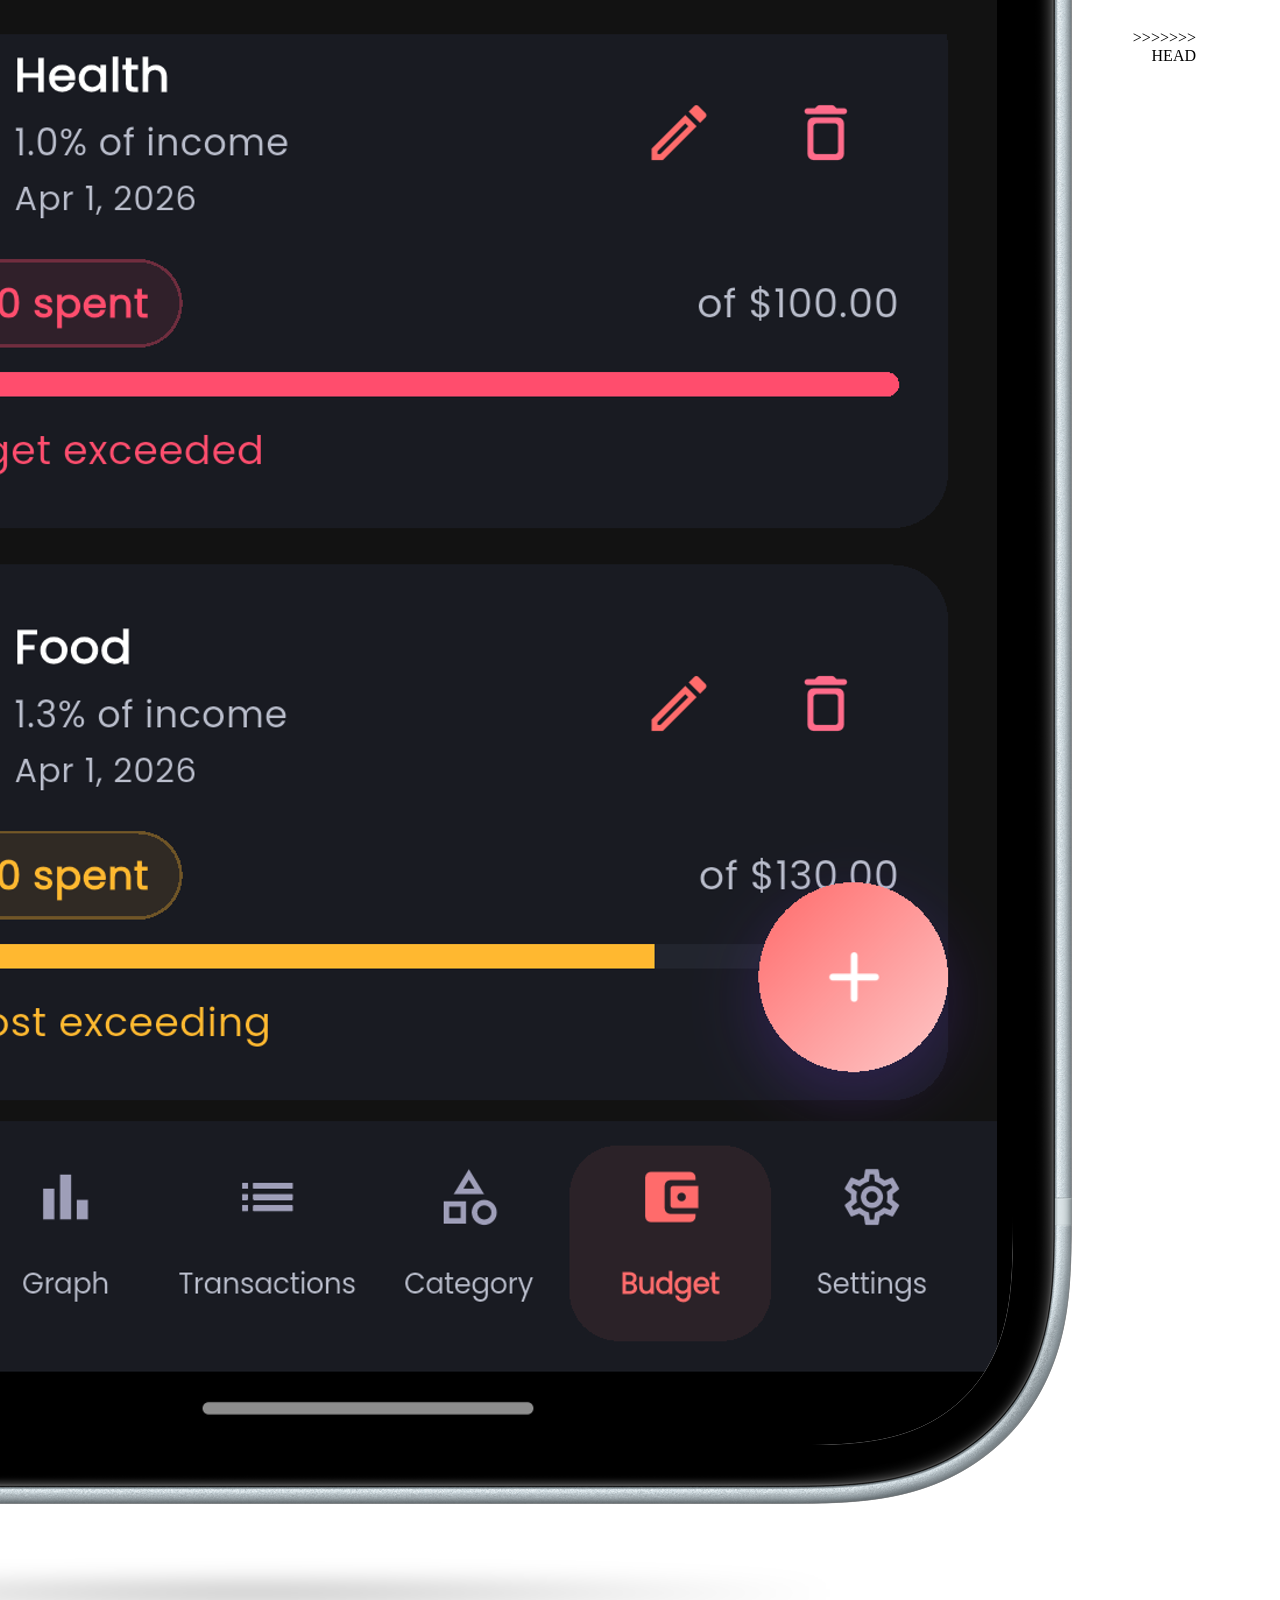
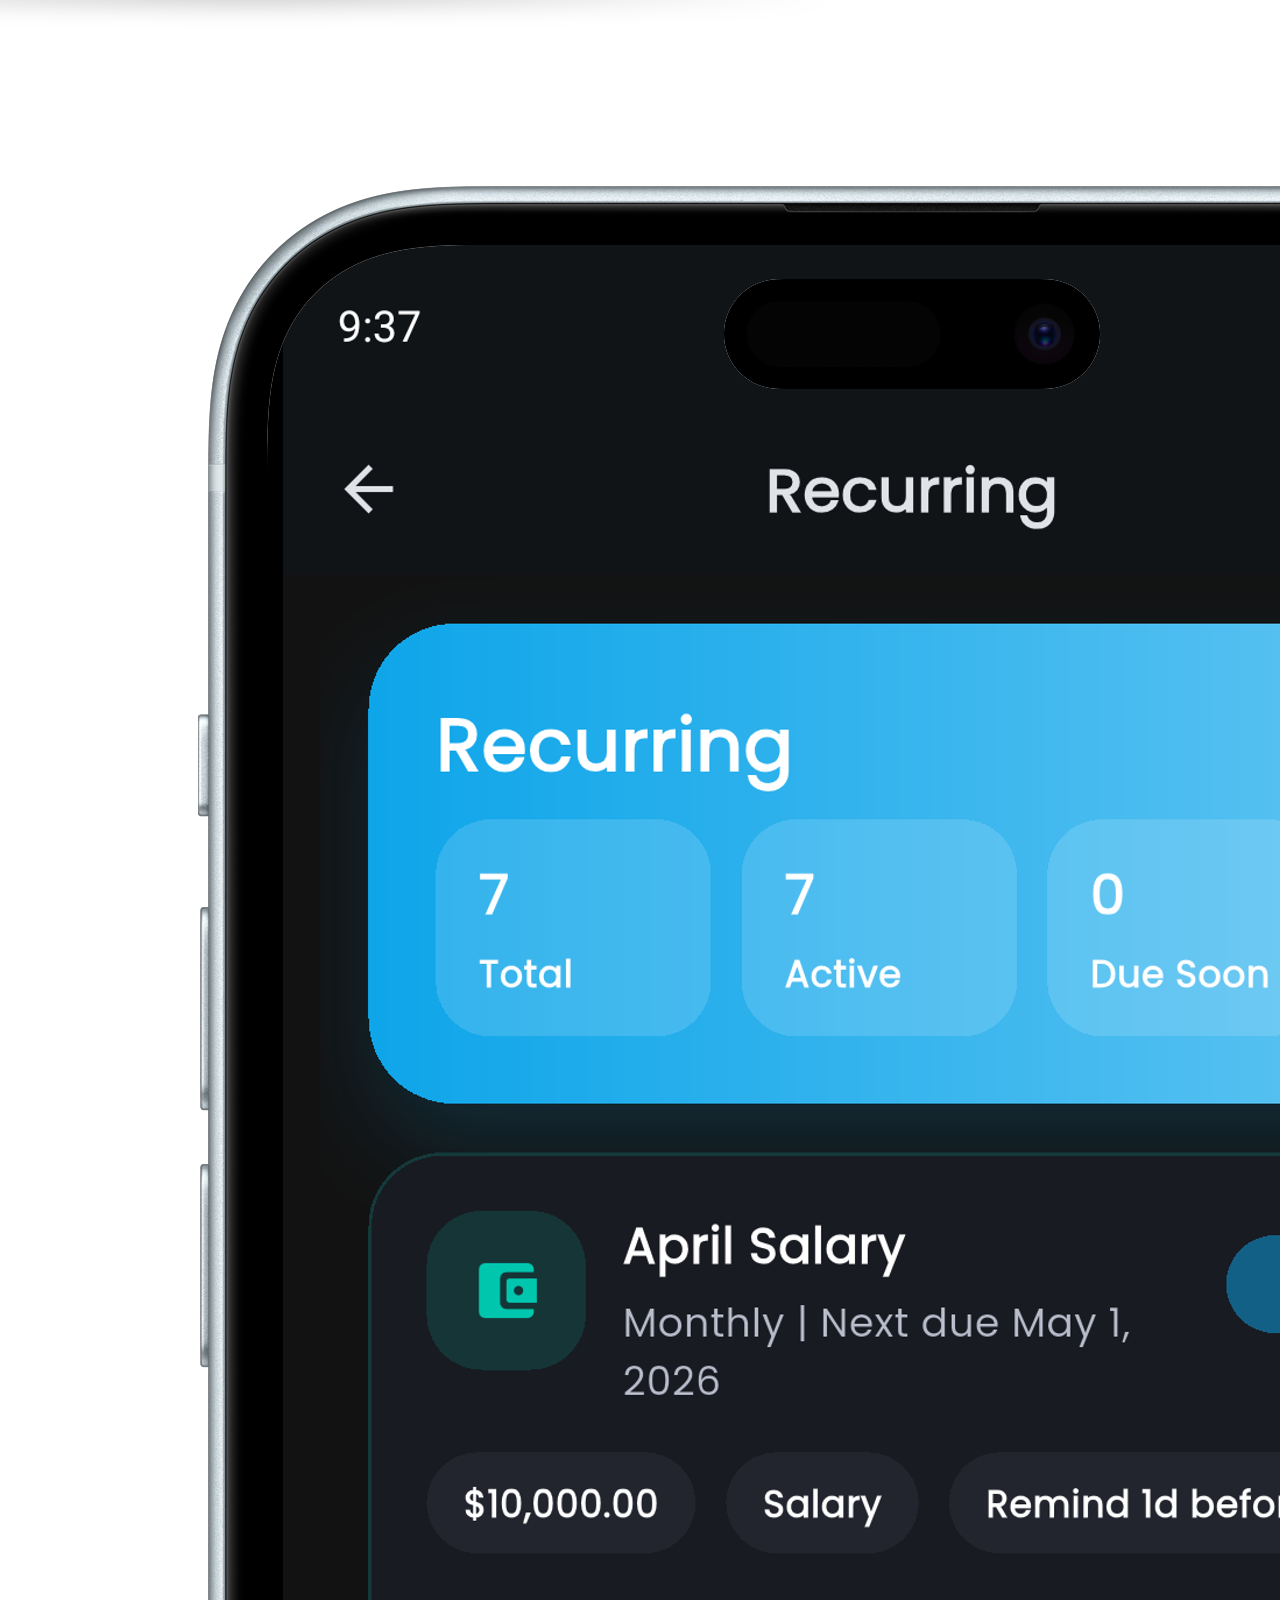
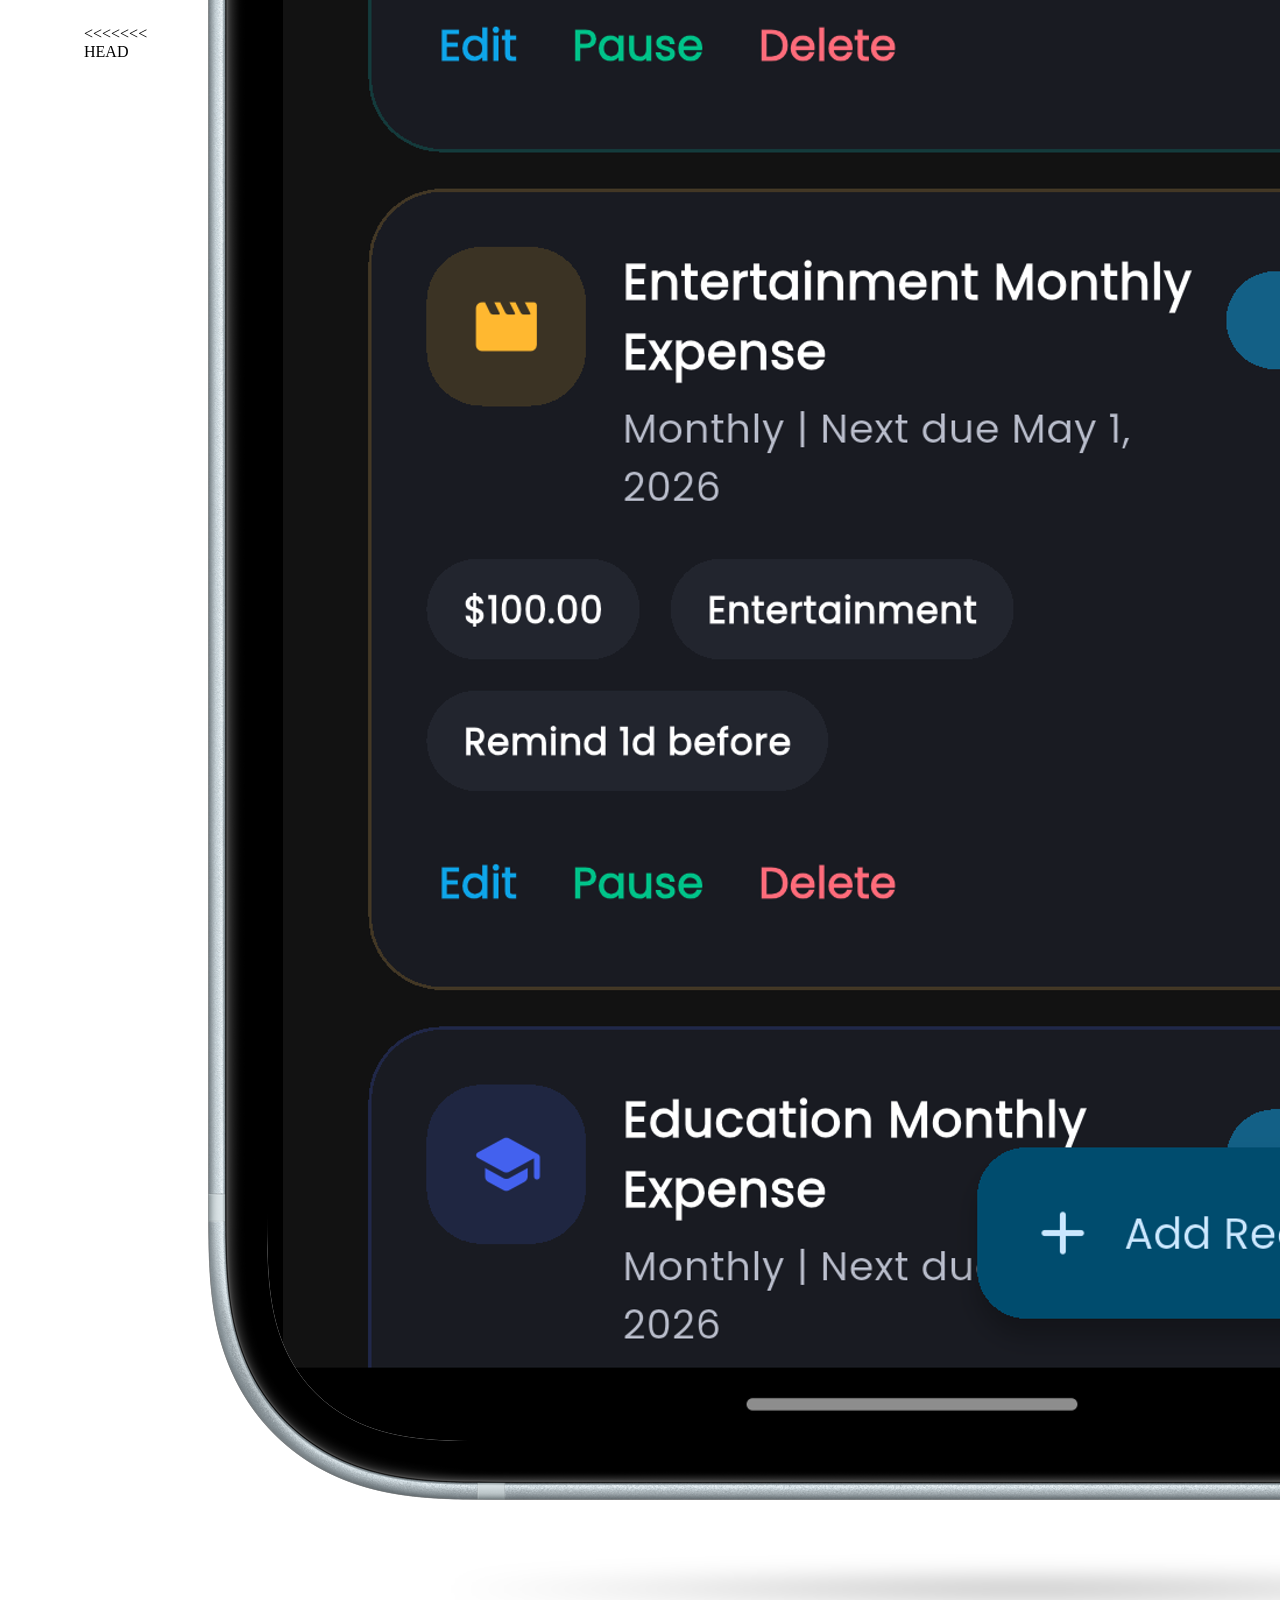
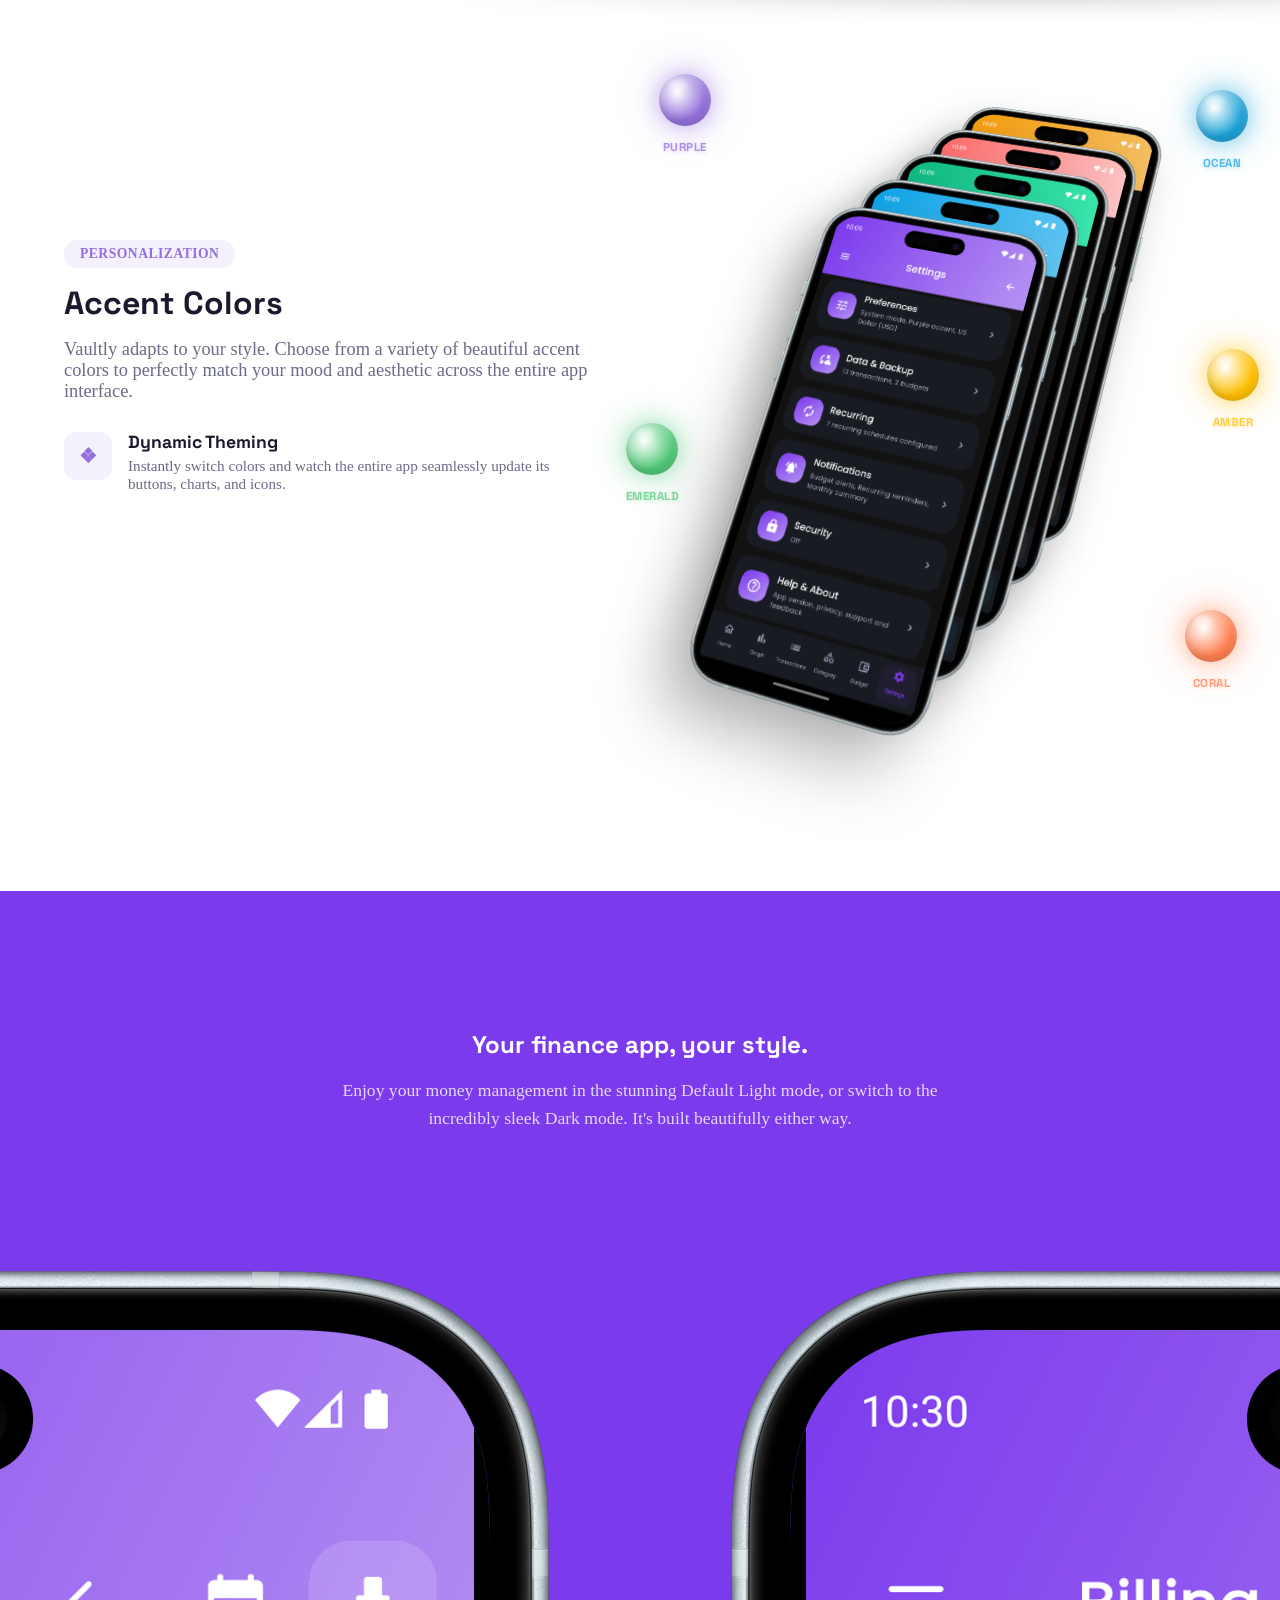
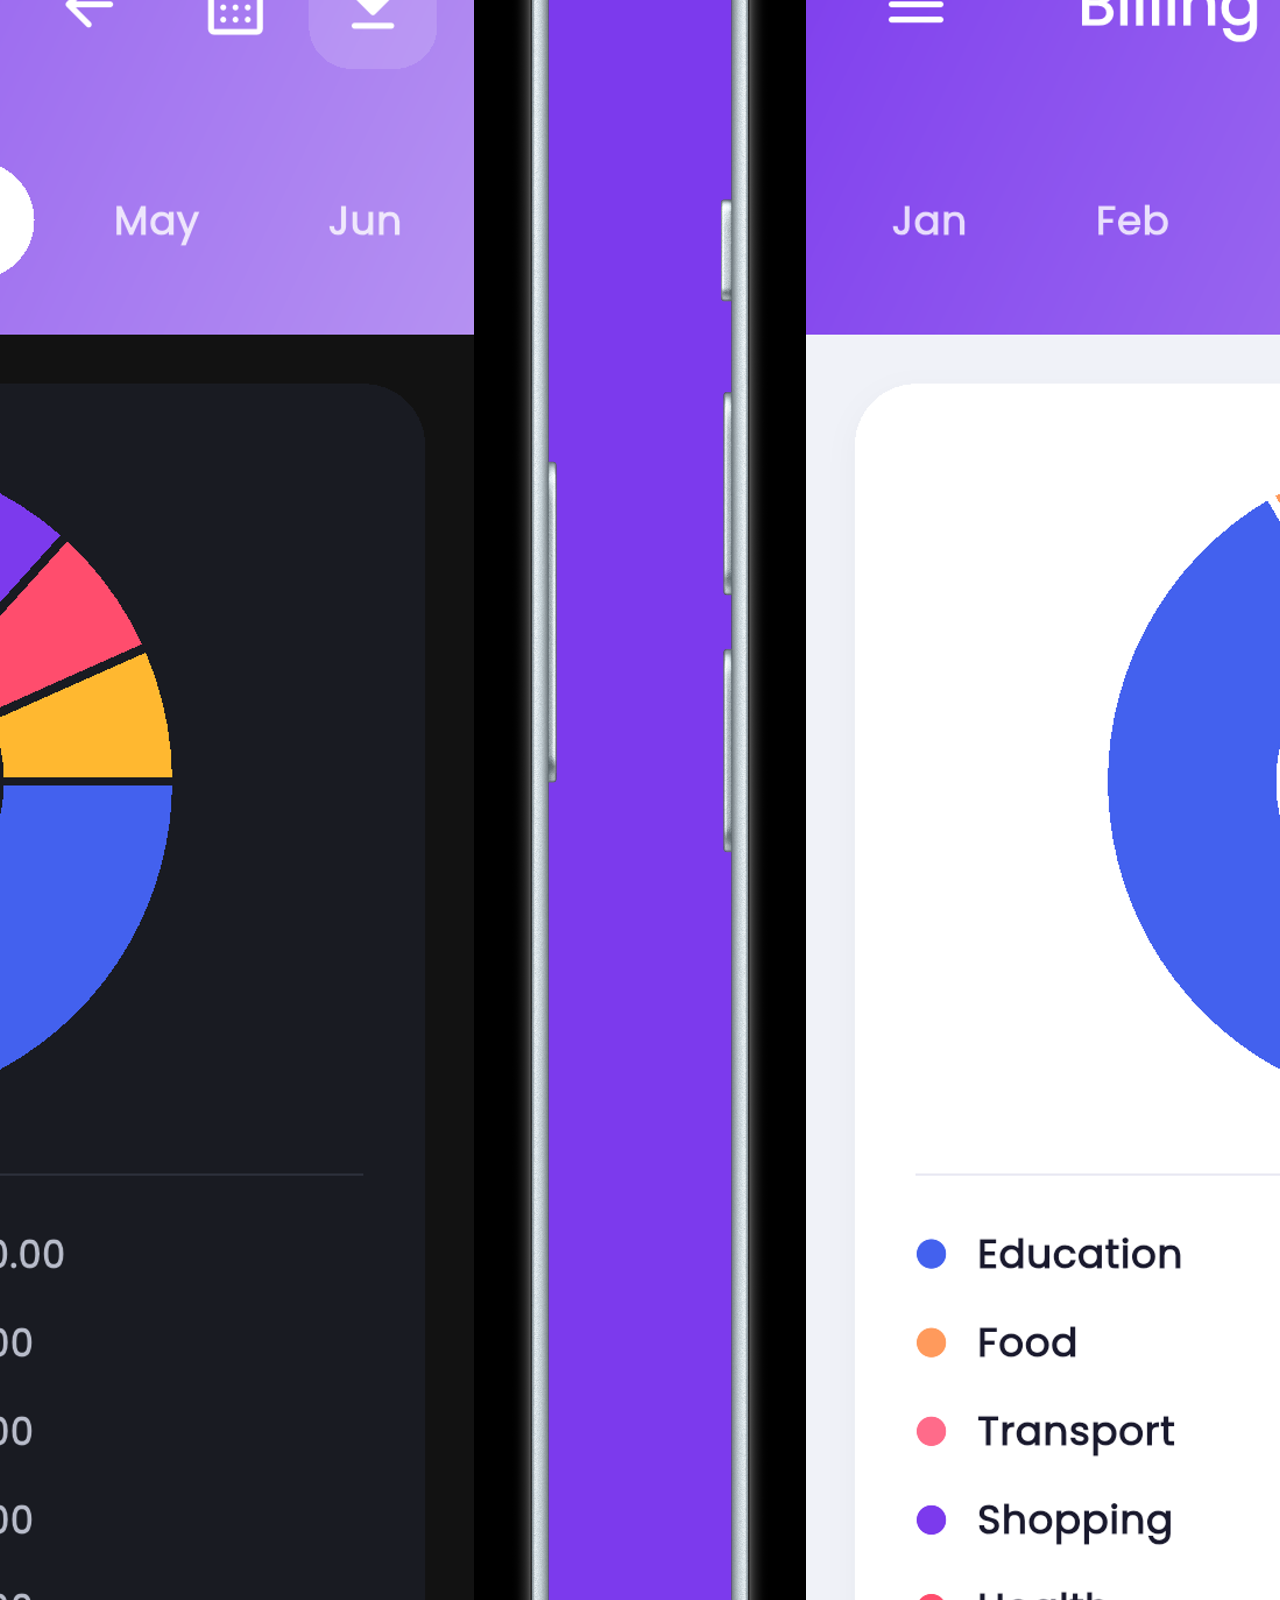
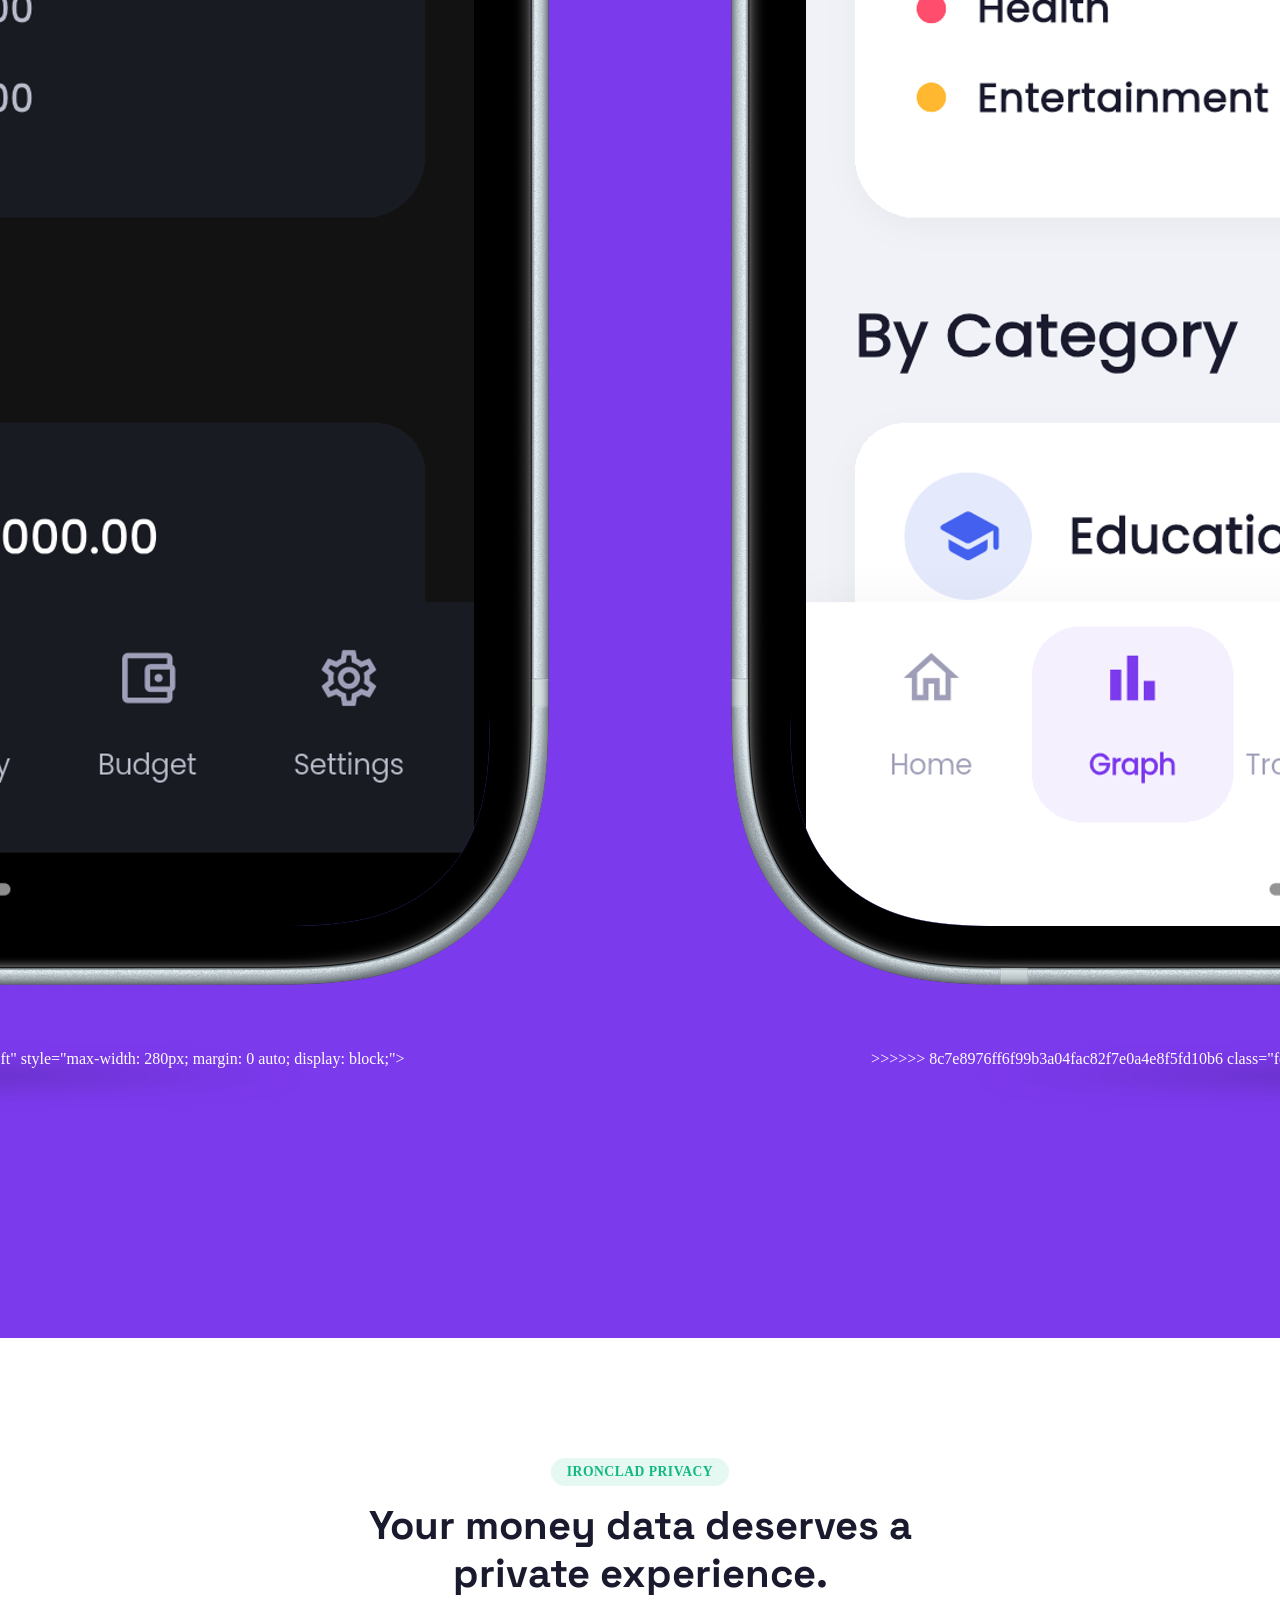
==== commit 50c4b475: "updated" ====
--- a/index.html
+++ b/index.html
@@ -50,8 +50,13 @@
       <div class="container text-center">
         <div class="hero-content reveal">
           <span class="pill-badge"
+<<<<<<< HEAD
             style="display: inline-flex; align-items: center; justify-content: center; width: 68px; height: 68px; padding: 0; background: linear-gradient(135deg, rgba(61, 220, 132, 0.15), rgba(61, 220, 132, 0.05)); border: 1px solid rgba(61, 220, 132, 0.3); border-radius: 20px; margin-bottom: 24px; box-shadow: 0 15px 35px rgba(61, 220, 132, 0.3), inset 0 0 0 1px rgba(61, 220, 132, 0.2), inset 0 4px 10px rgba(255,255,255,0.4); animation: float 5s ease-in-out infinite; backdrop-filter: blur(8px); -webkit-backdrop-filter: blur(8px);">
             <svg xmlns="http://www.w3.org/2000/svg" viewBox="0 0 24 24" width="36" height="36" fill="#3DDC84" style="filter: drop-shadow(0 4px 12px rgba(61, 220, 132, 0.7));">
+=======
+            style="display: inline-flex; align-items: center; justify-content: center; width: 60px; height: 60px; padding: 0; background: rgba(52, 168, 83, 0.08); border: 1px solid rgba(52, 168, 83, 0.2); border-radius: 16px; margin-bottom: 24px; box-shadow: 0 4px 16px rgba(52, 168, 83, 0.15);">
+            <svg xmlns="http://www.w3.org/2000/svg" viewBox="0 0 24 24" width="32" height="32" fill="#3DDC84">
+>>>>>>> 8c7e8976ff6f99b3a04fac82f7e0a4e8f5fd10b6
               <path
                 d="M17.52 15.34c0 0-.001 0-.002 0-.596 0-1.078-.472-1.078-1.055s.482-1.054 1.078-1.054c.597 0 1.08.472 1.08 1.054s-.483 1.055-1.078 1.055zm-11.043 0c-.596 0-1.078-.472-1.078-1.055s.482-1.054 1.078-1.054c.596 0 1.078.472 1.078 1.054s-.482 1.055-1.078 1.055zm11.29-5.862l1.83-3.17c.078-.135.032-.31-.103-.387-.135-.078-.31-.032-.387.103l-1.876 3.25c-1.54-.71-3.31-1.115-5.23-1.115s-3.69.405-5.23 1.115l-1.876-3.25c-.078-.135-.252-.18-.388-.103-.135.077-.18.252-.102.387l1.83 3.17c-3.538 1.932-5.955 5.532-6.214 9.753h23.958c-.258-4.22-2.675-7.82-6.213-9.753z" />
             </svg>
@@ -112,7 +117,11 @@
         <!-- Feature 1: Fast Daily Capture -->
         <div class="feature-block reveal">
           <div class="mockup-wrapper perspective-wrapper">
+<<<<<<< HEAD
             <img src="1st feature/mockup.png" alt="Vaultly Fast Capture" loading="lazy"
+=======
+            <img src="1st feature/mockup.png" alt="Vaultly Fast Capture"
+>>>>>>> 8c7e8976ff6f99b3a04fac82f7e0a4e8f5fd10b6
               class="feature-image feature-mockup-framed feature-mockup-tilted-left">
             <div class="floor-shadow tilted-shadow"></div>
           </div>
@@ -143,7 +152,11 @@
         <!-- Feature 2: Budget Clarity -->
         <div class="feature-block reverse reveal">
           <div class="mockup-wrapper perspective-wrapper">
+<<<<<<< HEAD
             <img src="2nd feature/mockup.png" alt="Vaultly Budget Tracking" loading="lazy"
+=======
+            <img src="2nd feature/mockup.png" alt="Vaultly Budget Tracking"
+>>>>>>> 8c7e8976ff6f99b3a04fac82f7e0a4e8f5fd10b6
               class="feature-image feature-mockup-framed feature-mockup-tilted-right">
             <div class="floor-shadow tilted-shadow"></div>
           </div>
@@ -178,7 +191,11 @@
         <div class="feature-block reveal">
           <div class="mockup-wrapper perspective-wrapper">
             <!-- Using new mockup for repeating bills summary with CSS tilt -->
+<<<<<<< HEAD
             <img src="3rd feature/mockup.png" alt="Vaultly Recurring Plans" loading="lazy"
+=======
+            <img src="3rd feature/mockup.png" alt="Vaultly Recurring Plans"
+>>>>>>> 8c7e8976ff6f99b3a04fac82f7e0a4e8f5fd10b6
               class="feature-image feature-mockup-framed feature-mockup-tilted-left">
             <div class="floor-shadow tilted-shadow"></div>
           </div>
@@ -270,7 +287,11 @@
           <!-- Dark Mode (Left) -->
           <div class="theme-column text-center">
             <div class="mockup-wrapper-theme perspective-wrapper">
+<<<<<<< HEAD
               <img src="dark and white theme/left.png" alt="Vaultly Dark Theme" loading="lazy"
+=======
+              <img src="dark and white theme/left.png" alt="Vaultly Dark Theme"
+>>>>>>> 8c7e8976ff6f99b3a04fac82f7e0a4e8f5fd10b6
                 class="feature-mockup-framed feature-mockup-tilted-left"
                 style="max-width: 280px; margin: 0 auto; display: block;">
               <div class="floor-shadow tilted-shadow" style="bottom: -20px;"></div>
@@ -283,7 +304,11 @@
           <!-- Light Mode (Right) -->
           <div class="theme-column text-center">
             <div class="mockup-wrapper-theme perspective-wrapper">
+<<<<<<< HEAD
               <img src="dark and white theme/right.png" alt="Vaultly Light Theme" loading="lazy"
+=======
+              <img src="dark and white theme/right.png" alt="Vaultly Light Theme"
+>>>>>>> 8c7e8976ff6f99b3a04fac82f7e0a4e8f5fd10b6
                 class="feature-mockup-framed feature-mockup-tilted-right"
                 style="max-width: 280px; margin: 0 auto; display: block;">
               <div class="floor-shadow tilted-shadow" style="bottom: -20px;"></div>
@@ -345,6 +370,7 @@
           across sessions. For extreme peace of mind, Pro users can export entire data backups via JSON and CSV, then
           restore them effortlessly.
         </p>
+<<<<<<< HEAD
         <div style="margin-top: 50px; display: flex; justify-content: center; gap: 60px; position: relative; align-items: center;">
           <!-- JSON Logo -->
           <img src="json.svg" alt="JSON Backup" style="width: 76px; height: 76px; object-fit: contain; filter: drop-shadow(0 15px 25px rgba(124, 58, 237, 0.5)) drop-shadow(0 0 15px rgba(124, 58, 237, 0.3)); animation: float 6s ease-in-out infinite; animation-delay: 0s;">
@@ -352,6 +378,21 @@
           <img src="csv.svg" alt="CSV Backup" style="width: 76px; height: 76px; object-fit: contain; filter: drop-shadow(0 15px 25px rgba(124, 58, 237, 0.5)) drop-shadow(0 0 15px rgba(124, 58, 237, 0.3)); animation: float 6s ease-in-out infinite; animation-delay: -2s;">
           <!-- PDF Logo -->
           <img src="pdf.svg" alt="PDF Backup" style="width: 76px; height: 76px; object-fit: contain; filter: drop-shadow(0 15px 25px rgba(124, 58, 237, 0.5)) drop-shadow(0 0 15px rgba(124, 58, 237, 0.3)); animation: float 6s ease-in-out infinite; animation-delay: -4s;">
+=======
+        <div style="margin-top: 40px; display: flex; justify-content: center; gap: 40px; position: relative;">
+          <!-- JSON Orb -->
+          <div style="width: 80px; height: 80px; border-radius: 50%; background: var(--surface); box-shadow: 0 12px 30px rgba(124, 58, 237, 0.25), inset 0 0 0 1px rgba(255,255,255,0.8); border: 1px solid rgba(124, 58, 237, 0.1); display: flex; align-items: center; justify-content: center; font-weight: 800; font-size: 1rem; color: var(--primary); animation: float 6s ease-in-out infinite; animation-delay: 0s;">
+            JSON
+          </div>
+          <!-- CSV Orb -->
+          <div style="width: 80px; height: 80px; border-radius: 50%; background: var(--surface); box-shadow: 0 12px 30px rgba(16, 185, 129, 0.25), inset 0 0 0 1px rgba(255,255,255,0.8); border: 1px solid rgba(16, 185, 129, 0.1); display: flex; align-items: center; justify-content: center; font-weight: 800; font-size: 1rem; color: var(--emerald); animation: float 6s ease-in-out infinite; animation-delay: -2s;">
+            CSV
+          </div>
+          <!-- PDF Orb -->
+          <div style="width: 80px; height: 80px; border-radius: 50%; background: var(--surface); box-shadow: 0 12px 30px rgba(255, 107, 138, 0.25), inset 0 0 0 1px rgba(255,255,255,0.8); border: 1px solid rgba(255, 107, 138, 0.1); display: flex; align-items: center; justify-content: center; font-weight: 800; font-size: 1rem; color: var(--expense-accent); animation: float 6s ease-in-out infinite; animation-delay: -4s;">
+            PDF
+          </div>
+>>>>>>> 8c7e8976ff6f99b3a04fac82f7e0a4e8f5fd10b6
         </div>
       </div>
     </section>
@@ -395,7 +436,11 @@
               <span class="pill-badge"
                 style="background: rgba(124, 58, 237, 0.15); color: var(--primary); font-size: 0.75rem; padding: 4px 12px; margin-bottom: 0;">Flexible</span>
             </div>
+<<<<<<< HEAD
             <div class="price-amount">$0.99<span> / month</span></div>
+=======
+            <div class="price-amount">$2.99<span> / month</span></div>
+>>>>>>> 8c7e8976ff6f99b3a04fac82f7e0a4e8f5fd10b6
             <ul class="pricing-features">
               <li>Unlimited budgets</li>
               <li>Home widget access</li>
@@ -419,7 +464,11 @@
                 style="background: var(--primary); color: white; font-size: 0.75rem; padding: 4px 12px; margin-bottom: 0;">Best
                 Value</span>
             </div>
+<<<<<<< HEAD
             <div class="price-amount">$7.99<span> / year</span></div>
+=======
+            <div class="price-amount">$24.99<span> / year</span></div>
+>>>>>>> 8c7e8976ff6f99b3a04fac82f7e0a4e8f5fd10b6
             <ul class="pricing-features">
               <li>Everything in Pro Monthly</li>
               <li>Lower yearly cost than paying monthly</li>
@@ -437,7 +486,11 @@
               <span class="pill-badge"
                 style="background: rgba(124, 58, 237, 0.15); color: var(--primary); font-size: 0.75rem; padding: 4px 12px; margin-bottom: 0;">One-Time</span>
             </div>
+<<<<<<< HEAD
             <div class="price-amount">$14.99<span> once</span></div>
+=======
+            <div class="price-amount">$59.99<span> once</span></div>
+>>>>>>> 8c7e8976ff6f99b3a04fac82f7e0a4e8f5fd10b6
             <ul class="pricing-features">
               <li>All current Pro features forever</li>
               <li>No recurring payment</li>
--- a/styles.css
+++ b/styles.css
@@ -34,17 +34,21 @@
   padding: 0;
 }
 
+<<<<<<< HEAD
 html {
   scroll-behavior: smooth;
   overflow-x: hidden; 
 }
 
+=======
+>>>>>>> 8c7e8976ff6f99b3a04fac82f7e0a4e8f5fd10b6
 body {
   font-family: 'Inter', system-ui, -apple-system, sans-serif;
   background-color: var(--bg-color);
   color: var(--text-dark);
   line-height: 1.6;
   overflow-x: hidden;
+<<<<<<< HEAD
   -webkit-font-smoothing: antialiased;
   -moz-osx-font-smoothing: grayscale;
 }
@@ -74,6 +78,8 @@
 }
 ::-webkit-scrollbar-thumb:hover {
   background: #a0aebf;
+=======
+>>>>>>> 8c7e8976ff6f99b3a04fac82f7e0a4e8f5fd10b6
 }
 
 h1,
@@ -385,7 +391,10 @@
   width: 270px;
   display: block;
   filter: drop-shadow(0 20px 40px rgba(0, 0, 0, 0.25));
+<<<<<<< HEAD
   will-change: transform, filter;
+=======
+>>>>>>> 8c7e8976ff6f99b3a04fac82f7e0a4e8f5fd10b6
 }
 
 .mockup-left {
@@ -563,7 +572,10 @@
   position: relative;
   z-index: 1;
   transition: transform 0.5s cubic-bezier(0.16, 1, 0.3, 1);
+<<<<<<< HEAD
   will-change: transform;
+=======
+>>>>>>> 8c7e8976ff6f99b3a04fac82f7e0a4e8f5fd10b6
 }
 
 /* Pre-rendered silver-framed mockups */
@@ -584,7 +596,10 @@
   transition: transform 0.6s cubic-bezier(0.16, 1, 0.3, 1), filter 0.6s;
   animation: float-tilted-right 6s ease-in-out infinite;
   animation-delay: -3s;
+<<<<<<< HEAD
   will-change: transform, filter;
+=======
+>>>>>>> 8c7e8976ff6f99b3a04fac82f7e0a4e8f5fd10b6
   /* Offset so they float in opposite phases */
 }
 
@@ -615,7 +630,10 @@
   filter: drop-shadow(-25px 35px 35px rgba(0, 0, 0, 0.25));
   transition: transform 0.6s cubic-bezier(0.16, 1, 0.3, 1), filter 0.6s;
   animation: float-tilted-left 6s ease-in-out infinite;
+<<<<<<< HEAD
   will-change: transform, filter;
+=======
+>>>>>>> 8c7e8976ff6f99b3a04fac82f7e0a4e8f5fd10b6
 }
 
 @keyframes float-tilted-left {
@@ -1366,7 +1384,10 @@
 /* ===== PRICING CARDS PREMIUM HOVER ===== */
 .pricing-card {
   transition: transform 0.4s cubic-bezier(0.16, 1, 0.3, 1), box-shadow 0.4s ease;
+<<<<<<< HEAD
   will-change: transform, box-shadow;
+=======
+>>>>>>> 8c7e8976ff6f99b3a04fac82f7e0a4e8f5fd10b6
 }
 
 .pricing-card:hover {
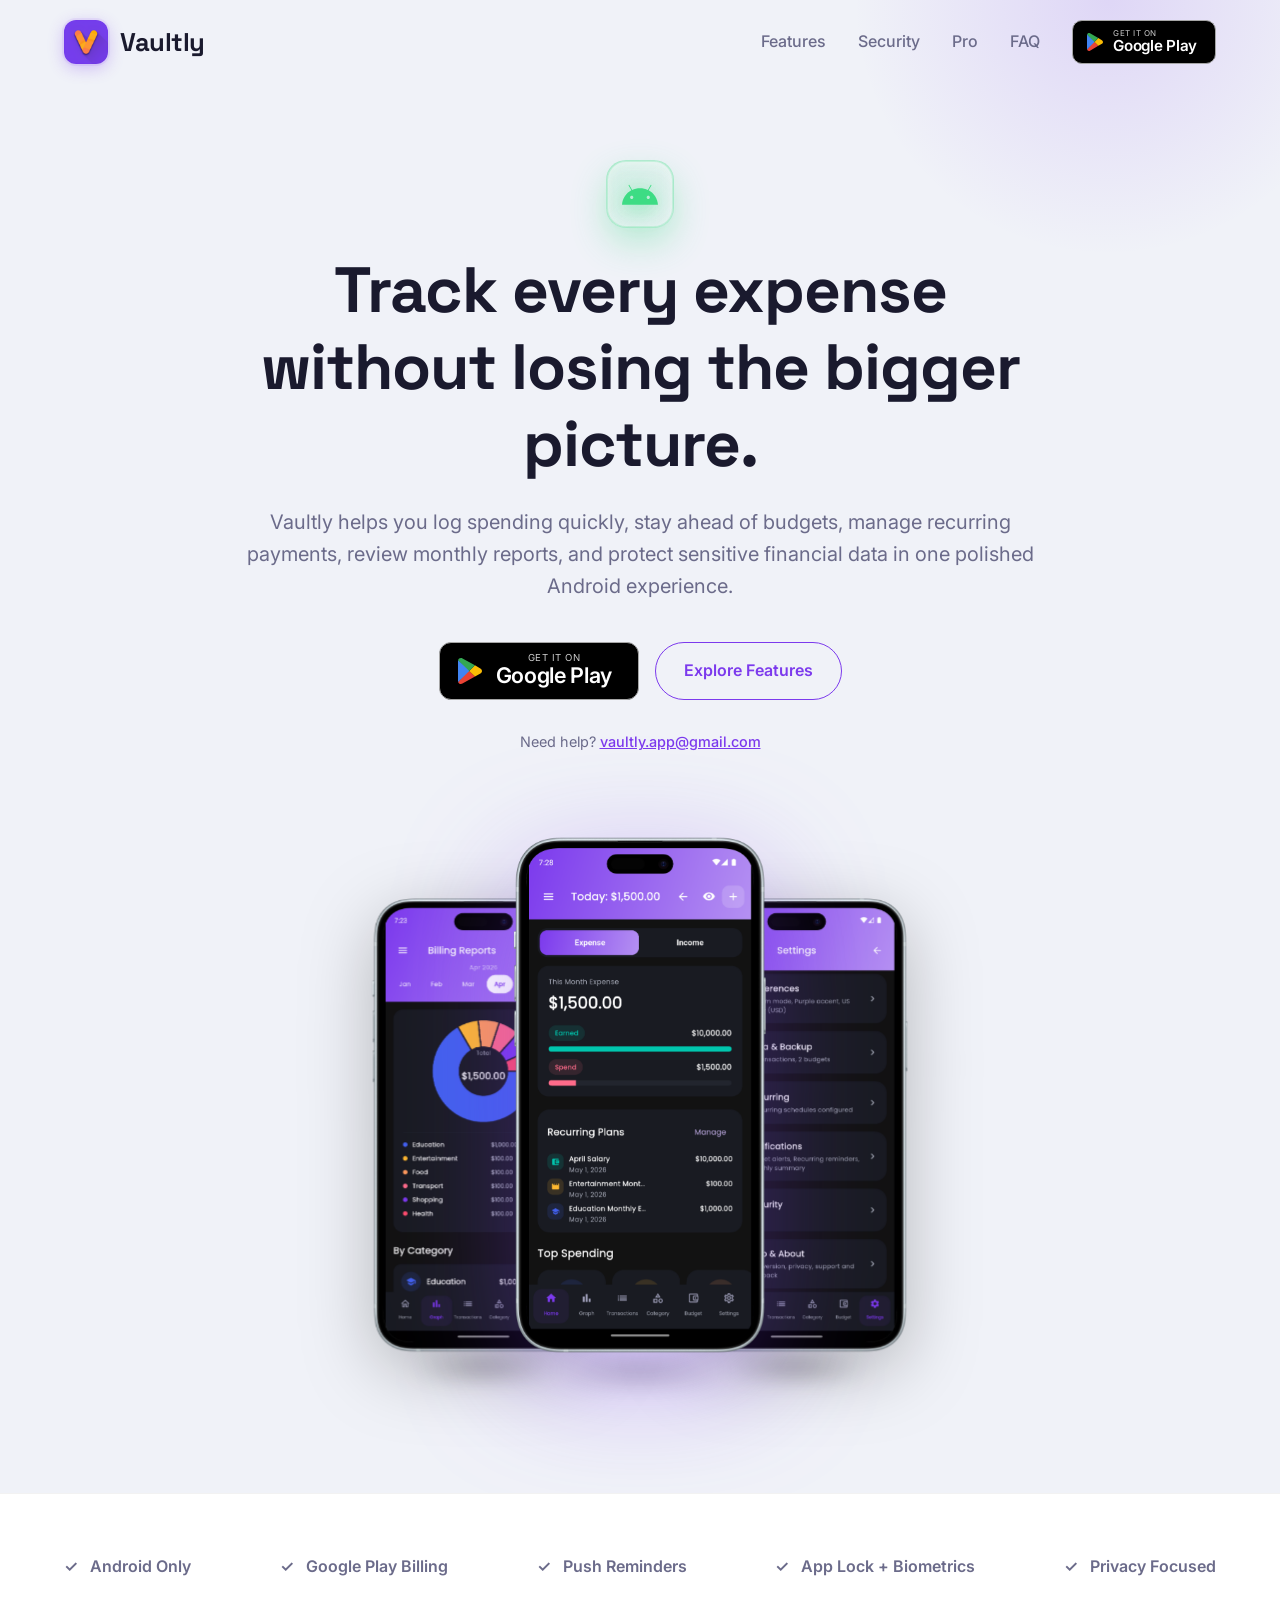
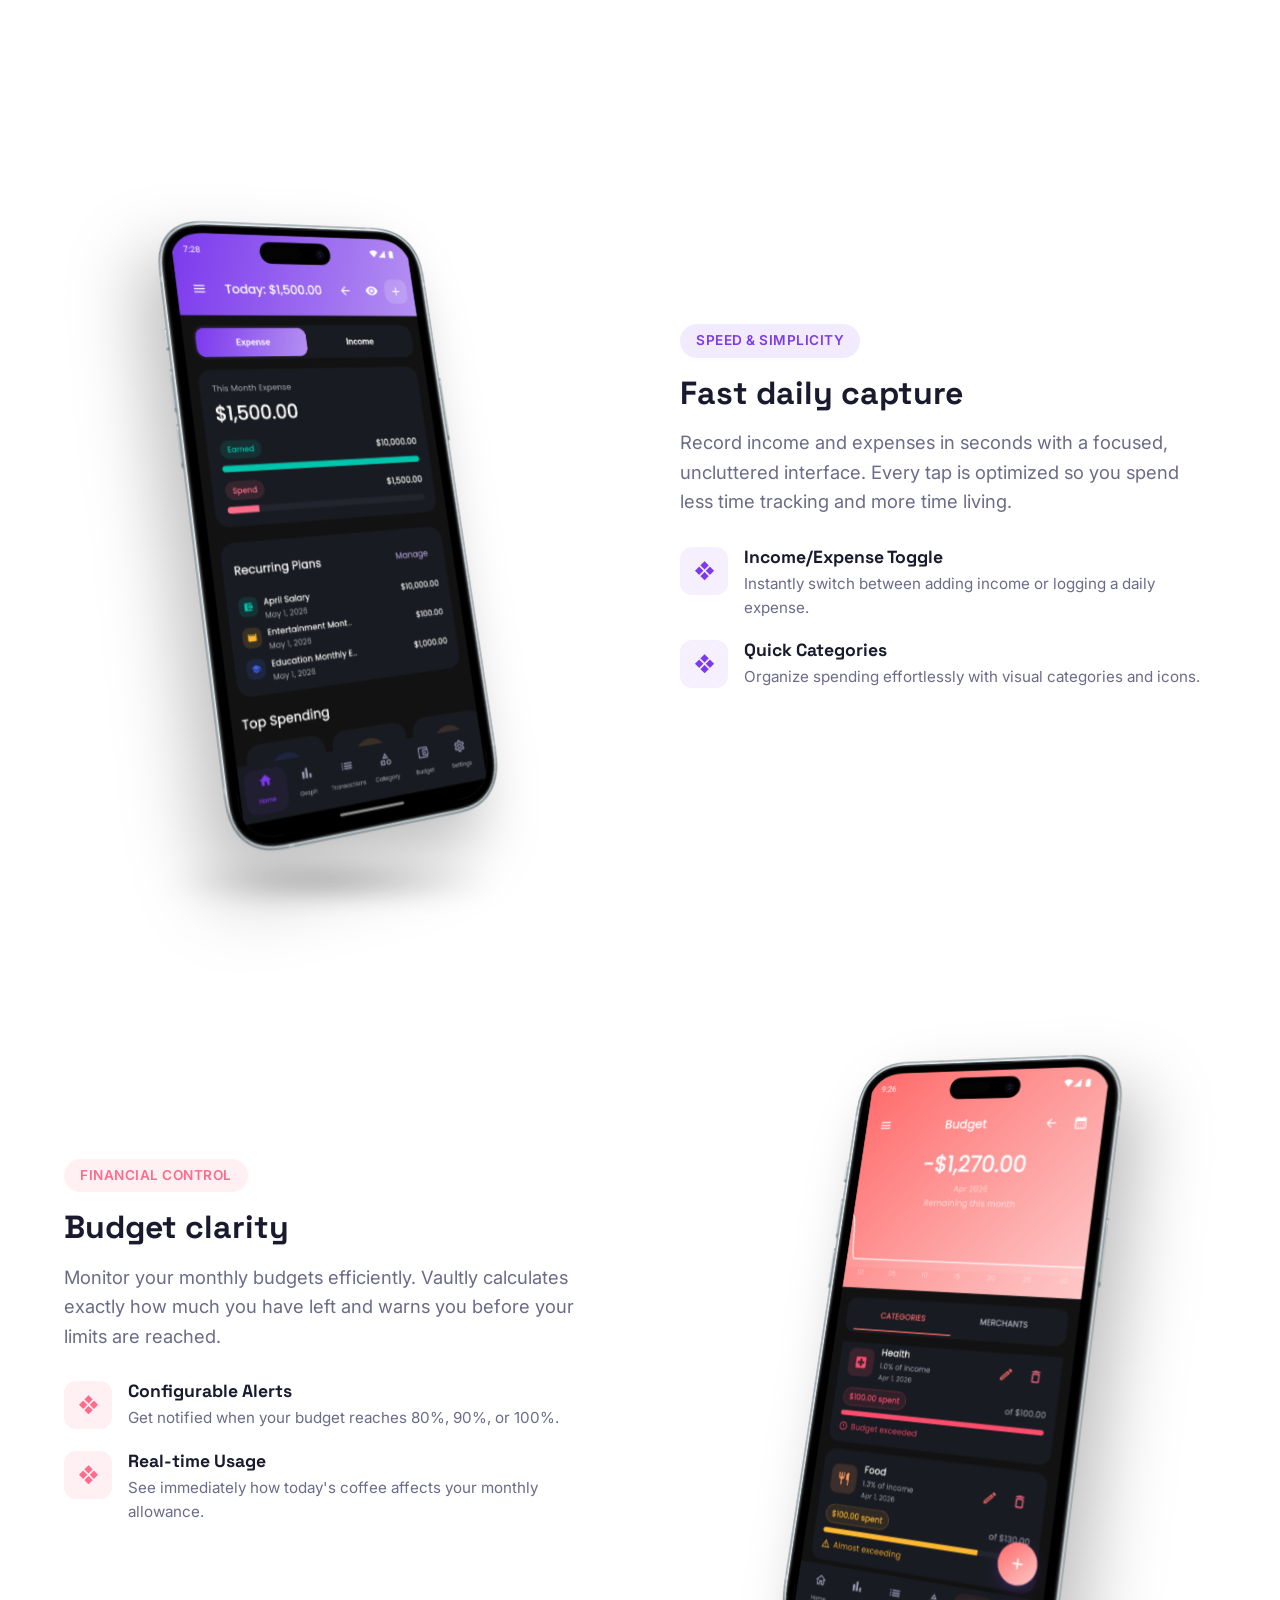
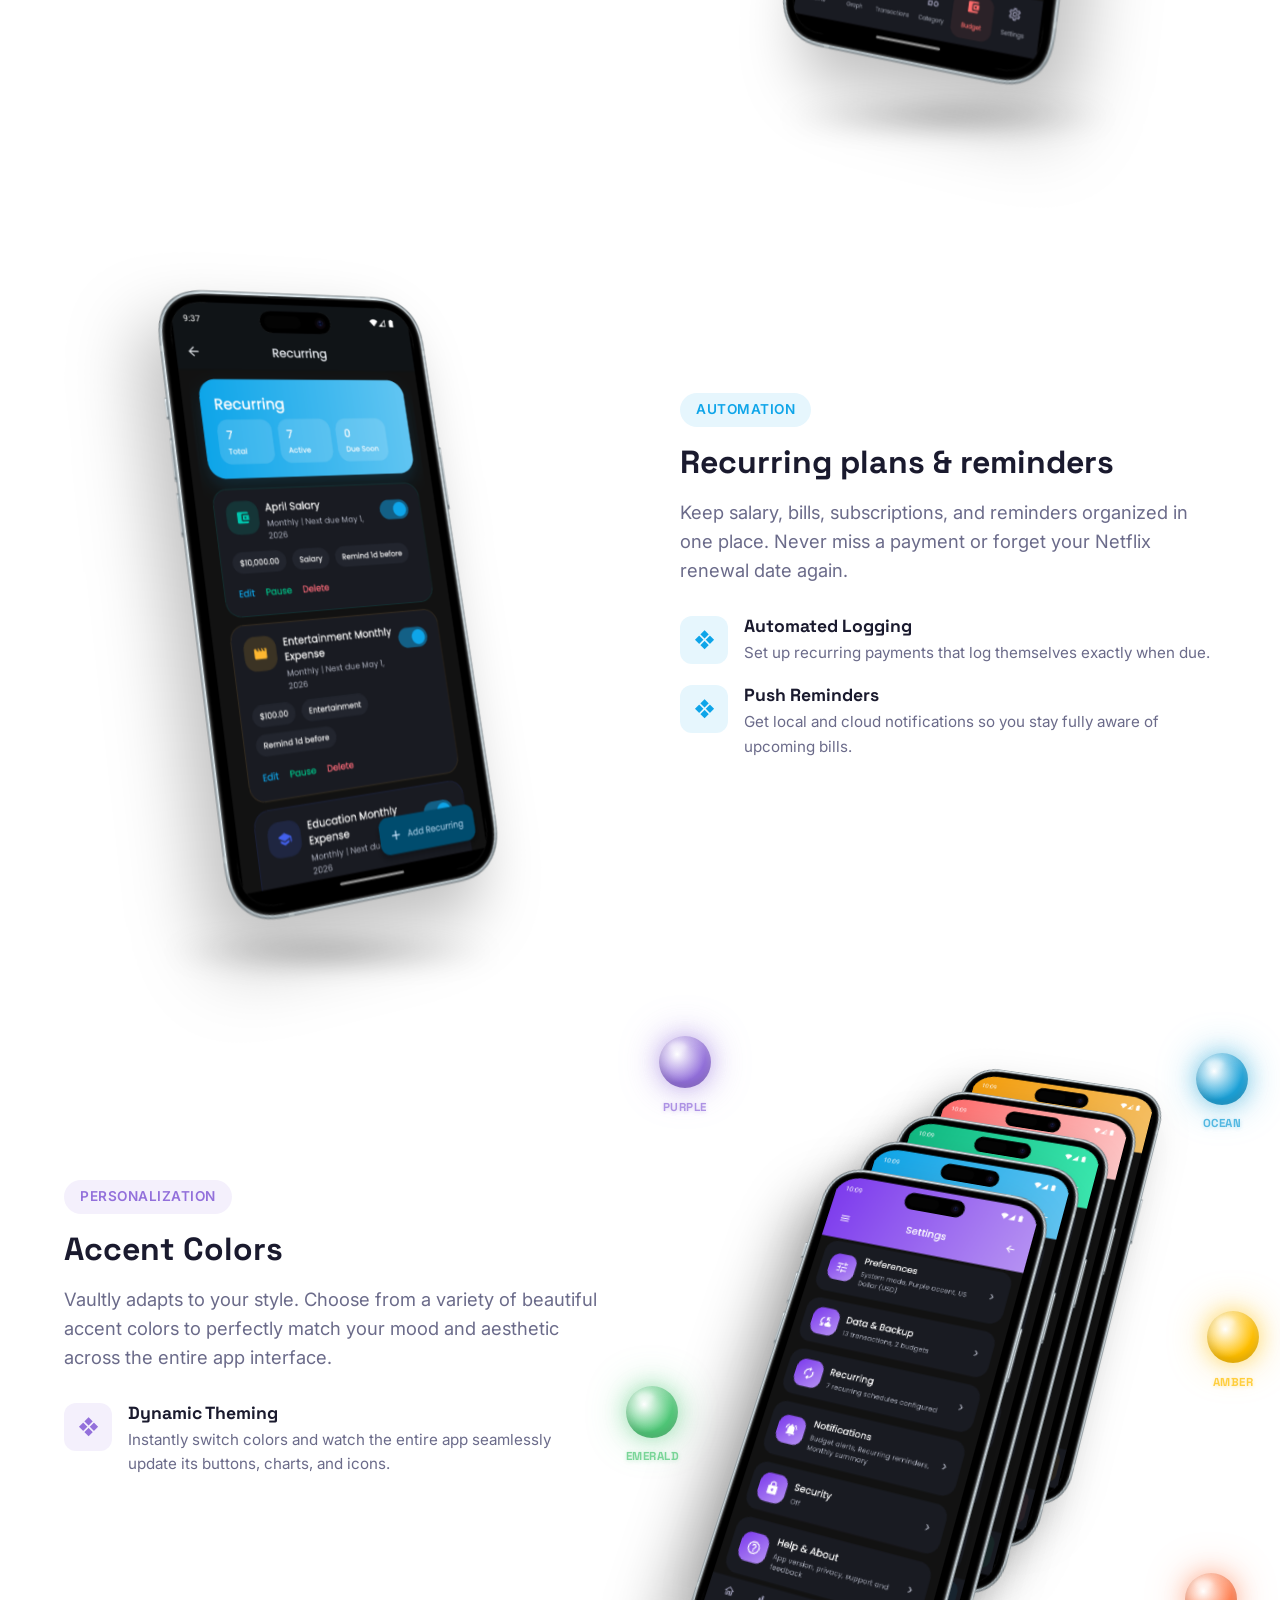
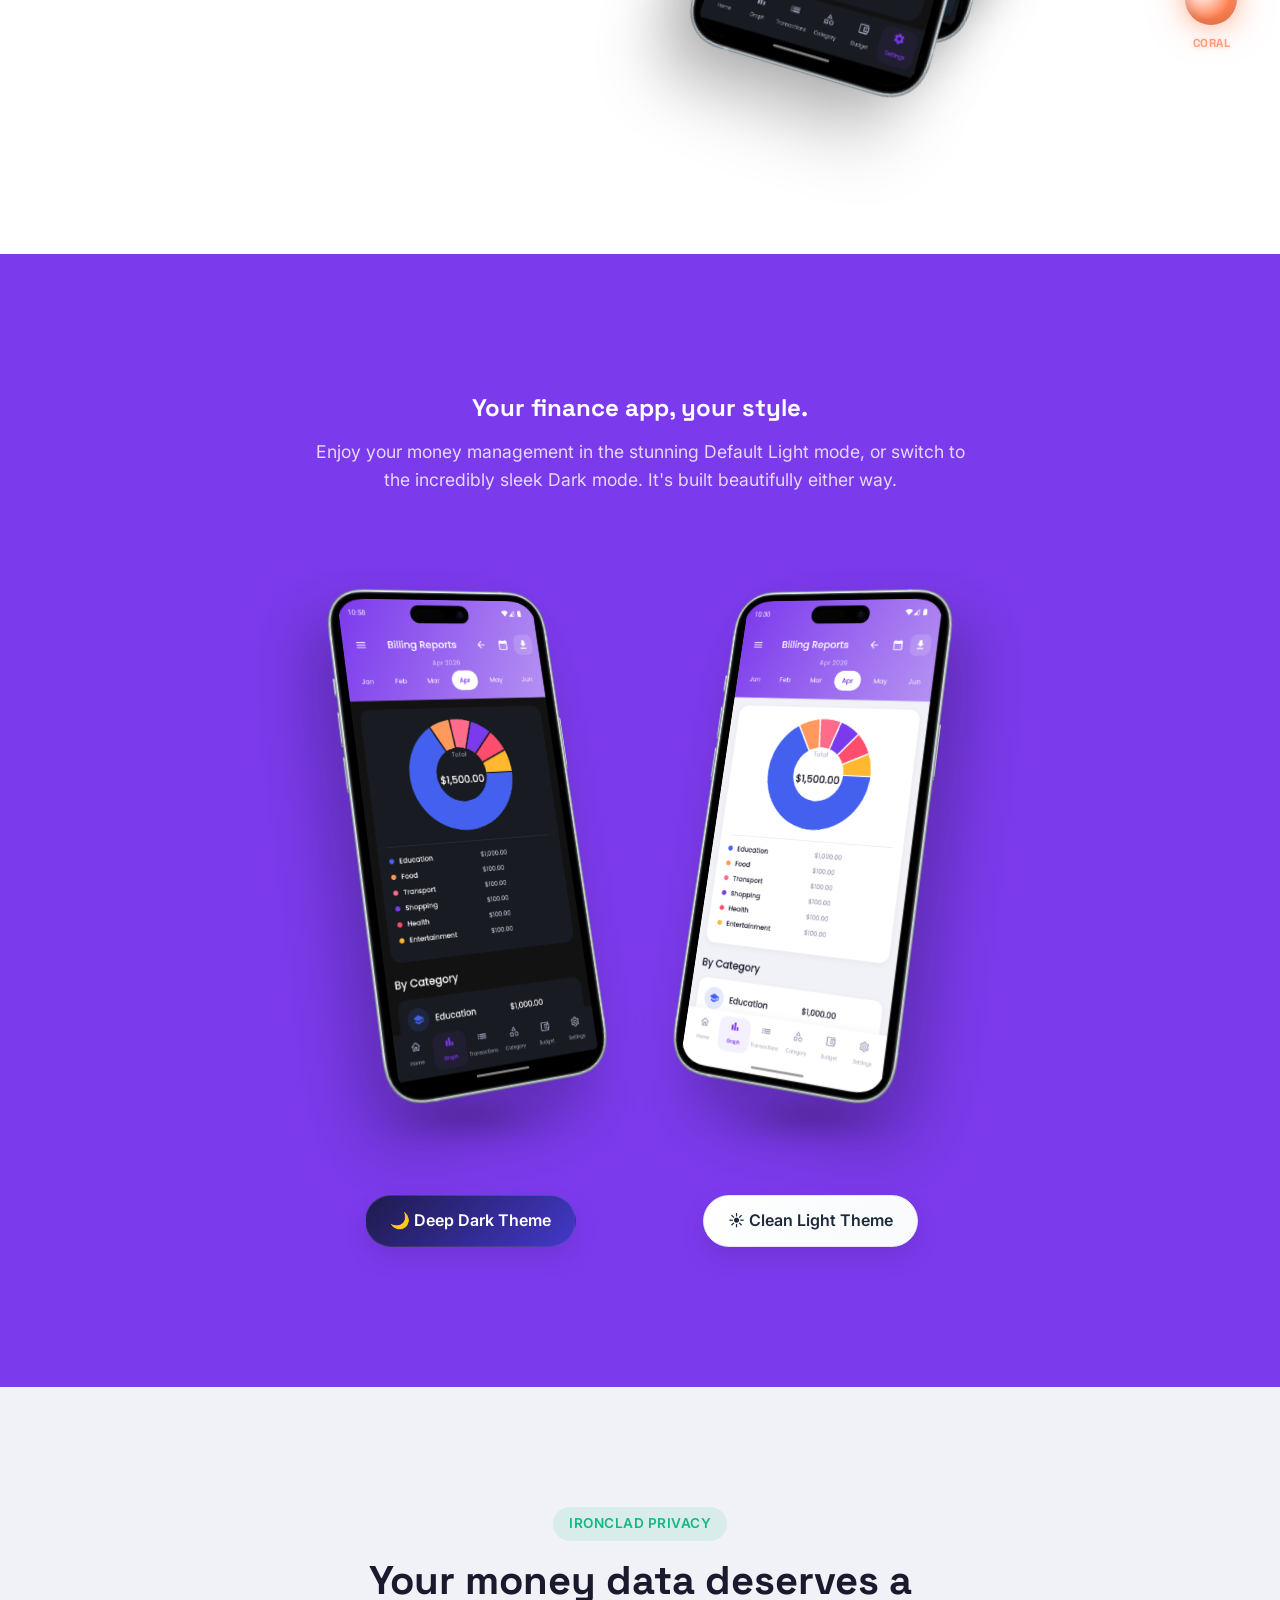
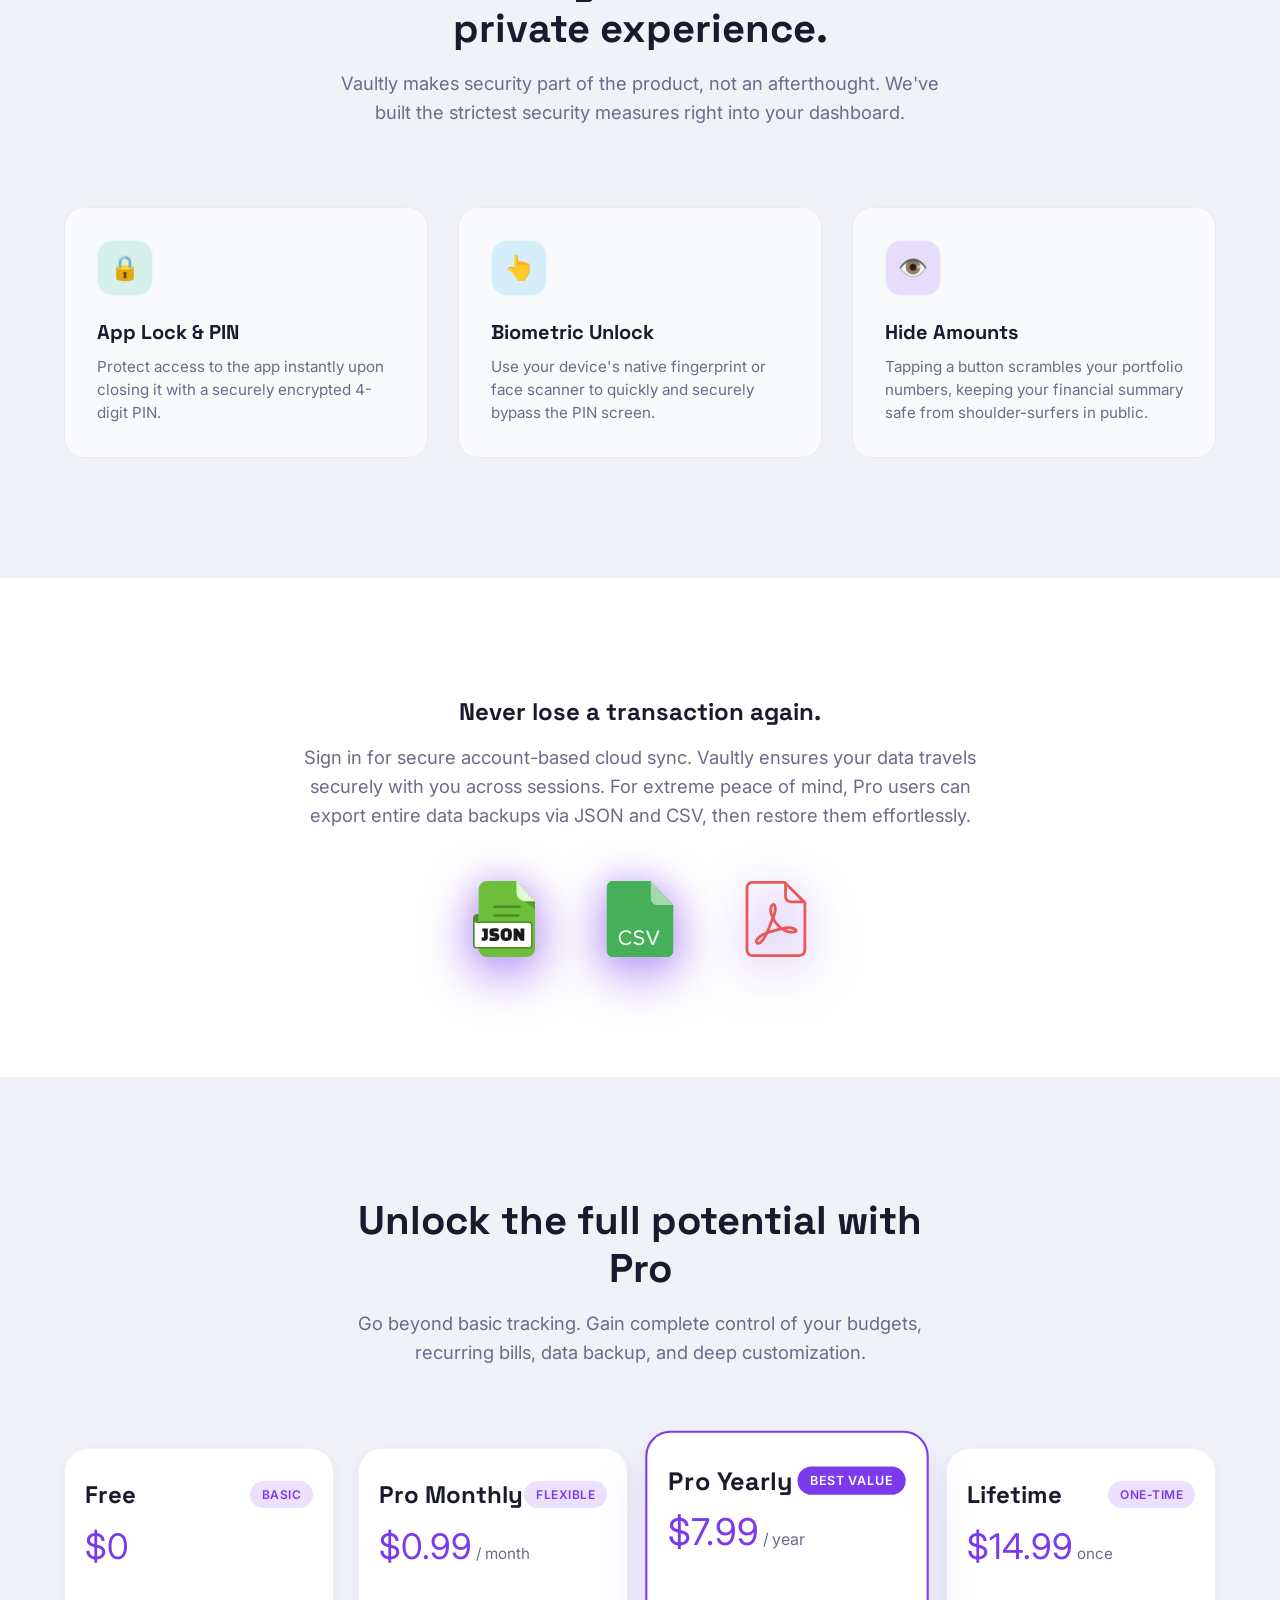
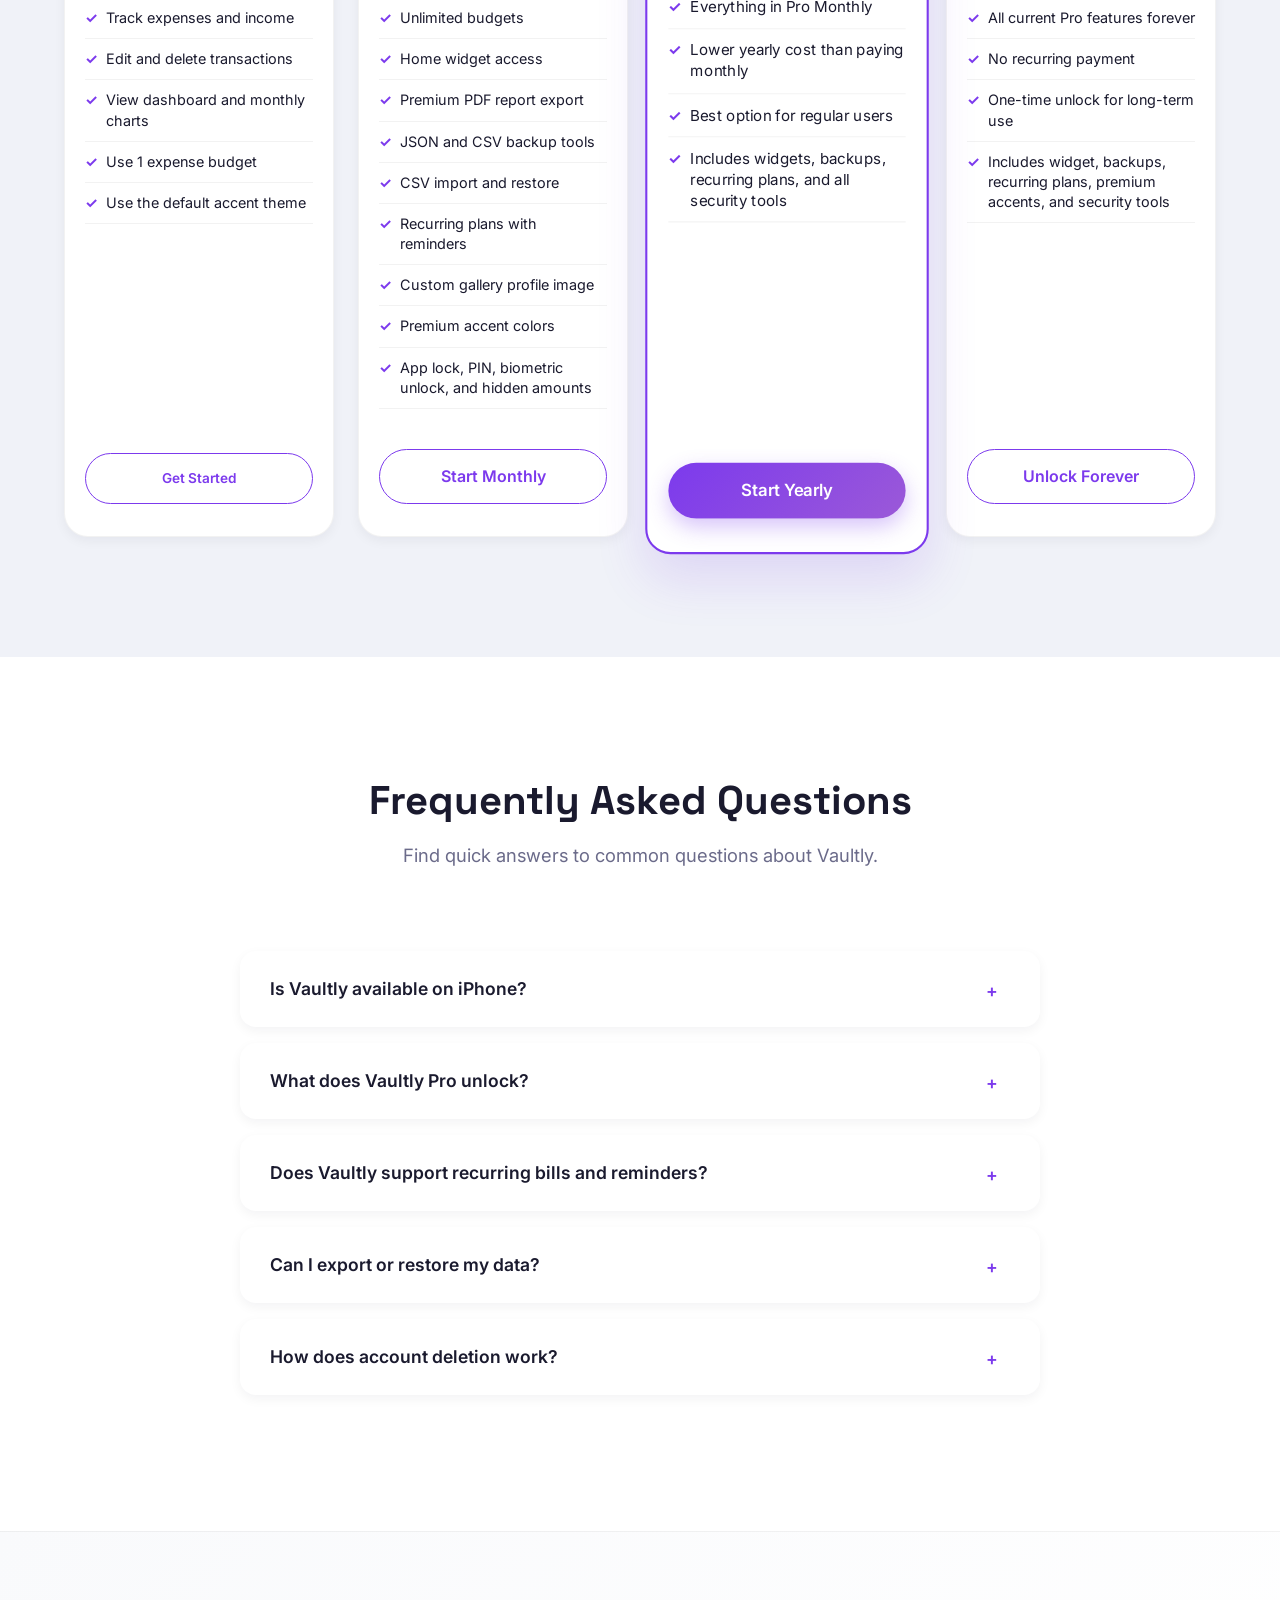
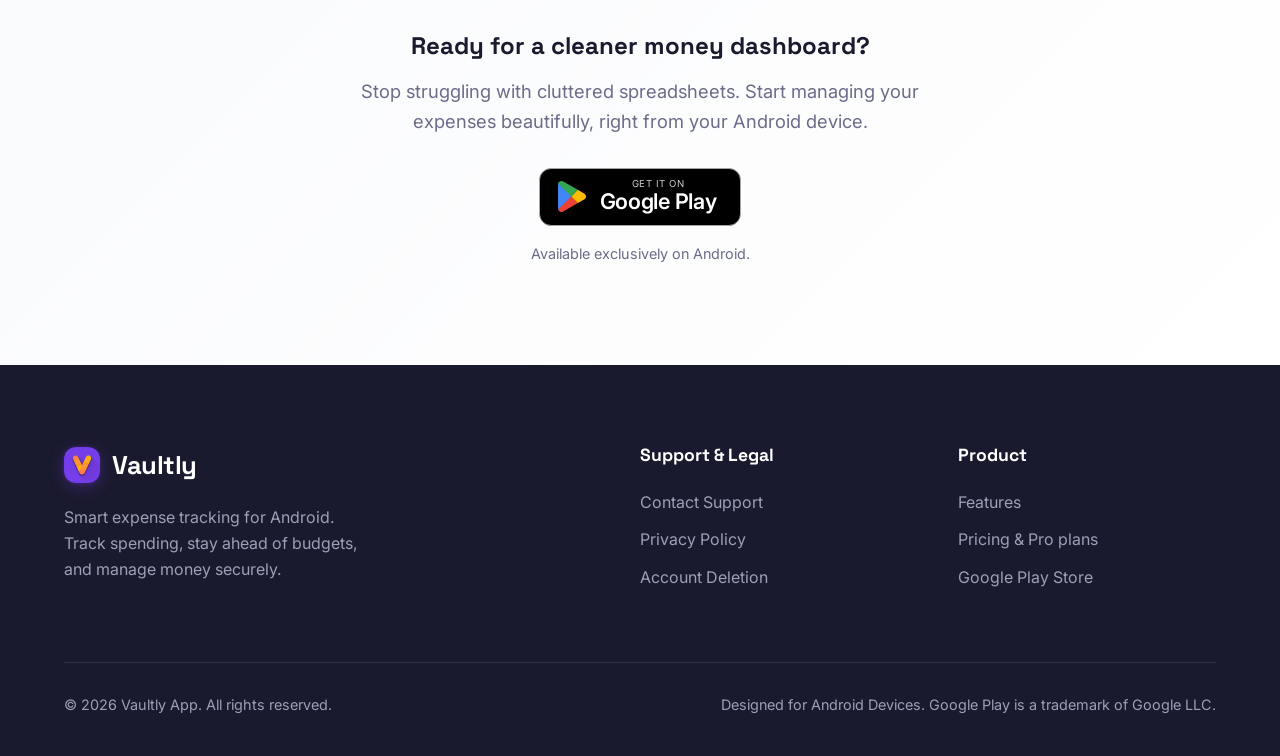
==== commit be9e2651: "Restore Vaultly: Resolved merge conflicts and restored premium styling" ====
--- a/index.html
+++ b/index.html
@@ -50,13 +50,8 @@
       <div class="container text-center">
         <div class="hero-content reveal">
           <span class="pill-badge"
-<<<<<<< HEAD
             style="display: inline-flex; align-items: center; justify-content: center; width: 68px; height: 68px; padding: 0; background: linear-gradient(135deg, rgba(61, 220, 132, 0.15), rgba(61, 220, 132, 0.05)); border: 1px solid rgba(61, 220, 132, 0.3); border-radius: 20px; margin-bottom: 24px; box-shadow: 0 15px 35px rgba(61, 220, 132, 0.3), inset 0 0 0 1px rgba(61, 220, 132, 0.2), inset 0 4px 10px rgba(255,255,255,0.4); animation: float 5s ease-in-out infinite; backdrop-filter: blur(8px); -webkit-backdrop-filter: blur(8px);">
             <svg xmlns="http://www.w3.org/2000/svg" viewBox="0 0 24 24" width="36" height="36" fill="#3DDC84" style="filter: drop-shadow(0 4px 12px rgba(61, 220, 132, 0.7));">
-=======
-            style="display: inline-flex; align-items: center; justify-content: center; width: 60px; height: 60px; padding: 0; background: rgba(52, 168, 83, 0.08); border: 1px solid rgba(52, 168, 83, 0.2); border-radius: 16px; margin-bottom: 24px; box-shadow: 0 4px 16px rgba(52, 168, 83, 0.15);">
-            <svg xmlns="http://www.w3.org/2000/svg" viewBox="0 0 24 24" width="32" height="32" fill="#3DDC84">
->>>>>>> 8c7e8976ff6f99b3a04fac82f7e0a4e8f5fd10b6
               <path
                 d="M17.52 15.34c0 0-.001 0-.002 0-.596 0-1.078-.472-1.078-1.055s.482-1.054 1.078-1.054c.597 0 1.08.472 1.08 1.054s-.483 1.055-1.078 1.055zm-11.043 0c-.596 0-1.078-.472-1.078-1.055s.482-1.054 1.078-1.054c.596 0 1.078.472 1.078 1.054s-.482 1.055-1.078 1.055zm11.29-5.862l1.83-3.17c.078-.135.032-.31-.103-.387-.135-.078-.31-.032-.387.103l-1.876 3.25c-1.54-.71-3.31-1.115-5.23-1.115s-3.69.405-5.23 1.115l-1.876-3.25c-.078-.135-.252-.18-.388-.103-.135.077-.18.252-.102.387l1.83 3.17c-3.538 1.932-5.955 5.532-6.214 9.753h23.958c-.258-4.22-2.675-7.82-6.213-9.753z" />
             </svg>
@@ -117,11 +112,7 @@
         <!-- Feature 1: Fast Daily Capture -->
         <div class="feature-block reveal">
           <div class="mockup-wrapper perspective-wrapper">
-<<<<<<< HEAD
             <img src="1st feature/mockup.png" alt="Vaultly Fast Capture" loading="lazy"
-=======
-            <img src="1st feature/mockup.png" alt="Vaultly Fast Capture"
->>>>>>> 8c7e8976ff6f99b3a04fac82f7e0a4e8f5fd10b6
               class="feature-image feature-mockup-framed feature-mockup-tilted-left">
             <div class="floor-shadow tilted-shadow"></div>
           </div>
@@ -152,11 +143,7 @@
         <!-- Feature 2: Budget Clarity -->
         <div class="feature-block reverse reveal">
           <div class="mockup-wrapper perspective-wrapper">
-<<<<<<< HEAD
             <img src="2nd feature/mockup.png" alt="Vaultly Budget Tracking" loading="lazy"
-=======
-            <img src="2nd feature/mockup.png" alt="Vaultly Budget Tracking"
->>>>>>> 8c7e8976ff6f99b3a04fac82f7e0a4e8f5fd10b6
               class="feature-image feature-mockup-framed feature-mockup-tilted-right">
             <div class="floor-shadow tilted-shadow"></div>
           </div>
@@ -191,11 +178,7 @@
         <div class="feature-block reveal">
           <div class="mockup-wrapper perspective-wrapper">
             <!-- Using new mockup for repeating bills summary with CSS tilt -->
-<<<<<<< HEAD
             <img src="3rd feature/mockup.png" alt="Vaultly Recurring Plans" loading="lazy"
-=======
-            <img src="3rd feature/mockup.png" alt="Vaultly Recurring Plans"
->>>>>>> 8c7e8976ff6f99b3a04fac82f7e0a4e8f5fd10b6
               class="feature-image feature-mockup-framed feature-mockup-tilted-left">
             <div class="floor-shadow tilted-shadow"></div>
           </div>
@@ -287,11 +270,7 @@
           <!-- Dark Mode (Left) -->
           <div class="theme-column text-center">
             <div class="mockup-wrapper-theme perspective-wrapper">
-<<<<<<< HEAD
               <img src="dark and white theme/left.png" alt="Vaultly Dark Theme" loading="lazy"
-=======
-              <img src="dark and white theme/left.png" alt="Vaultly Dark Theme"
->>>>>>> 8c7e8976ff6f99b3a04fac82f7e0a4e8f5fd10b6
                 class="feature-mockup-framed feature-mockup-tilted-left"
                 style="max-width: 280px; margin: 0 auto; display: block;">
               <div class="floor-shadow tilted-shadow" style="bottom: -20px;"></div>
@@ -304,11 +283,7 @@
           <!-- Light Mode (Right) -->
           <div class="theme-column text-center">
             <div class="mockup-wrapper-theme perspective-wrapper">
-<<<<<<< HEAD
               <img src="dark and white theme/right.png" alt="Vaultly Light Theme" loading="lazy"
-=======
-              <img src="dark and white theme/right.png" alt="Vaultly Light Theme"
->>>>>>> 8c7e8976ff6f99b3a04fac82f7e0a4e8f5fd10b6
                 class="feature-mockup-framed feature-mockup-tilted-right"
                 style="max-width: 280px; margin: 0 auto; display: block;">
               <div class="floor-shadow tilted-shadow" style="bottom: -20px;"></div>
@@ -370,7 +345,6 @@
           across sessions. For extreme peace of mind, Pro users can export entire data backups via JSON and CSV, then
           restore them effortlessly.
         </p>
-<<<<<<< HEAD
         <div style="margin-top: 50px; display: flex; justify-content: center; gap: 60px; position: relative; align-items: center;">
           <!-- JSON Logo -->
           <img src="json.svg" alt="JSON Backup" style="width: 76px; height: 76px; object-fit: contain; filter: drop-shadow(0 15px 25px rgba(124, 58, 237, 0.5)) drop-shadow(0 0 15px rgba(124, 58, 237, 0.3)); animation: float 6s ease-in-out infinite; animation-delay: 0s;">
@@ -378,21 +352,6 @@
           <img src="csv.svg" alt="CSV Backup" style="width: 76px; height: 76px; object-fit: contain; filter: drop-shadow(0 15px 25px rgba(124, 58, 237, 0.5)) drop-shadow(0 0 15px rgba(124, 58, 237, 0.3)); animation: float 6s ease-in-out infinite; animation-delay: -2s;">
           <!-- PDF Logo -->
           <img src="pdf.svg" alt="PDF Backup" style="width: 76px; height: 76px; object-fit: contain; filter: drop-shadow(0 15px 25px rgba(124, 58, 237, 0.5)) drop-shadow(0 0 15px rgba(124, 58, 237, 0.3)); animation: float 6s ease-in-out infinite; animation-delay: -4s;">
-=======
-        <div style="margin-top: 40px; display: flex; justify-content: center; gap: 40px; position: relative;">
-          <!-- JSON Orb -->
-          <div style="width: 80px; height: 80px; border-radius: 50%; background: var(--surface); box-shadow: 0 12px 30px rgba(124, 58, 237, 0.25), inset 0 0 0 1px rgba(255,255,255,0.8); border: 1px solid rgba(124, 58, 237, 0.1); display: flex; align-items: center; justify-content: center; font-weight: 800; font-size: 1rem; color: var(--primary); animation: float 6s ease-in-out infinite; animation-delay: 0s;">
-            JSON
-          </div>
-          <!-- CSV Orb -->
-          <div style="width: 80px; height: 80px; border-radius: 50%; background: var(--surface); box-shadow: 0 12px 30px rgba(16, 185, 129, 0.25), inset 0 0 0 1px rgba(255,255,255,0.8); border: 1px solid rgba(16, 185, 129, 0.1); display: flex; align-items: center; justify-content: center; font-weight: 800; font-size: 1rem; color: var(--emerald); animation: float 6s ease-in-out infinite; animation-delay: -2s;">
-            CSV
-          </div>
-          <!-- PDF Orb -->
-          <div style="width: 80px; height: 80px; border-radius: 50%; background: var(--surface); box-shadow: 0 12px 30px rgba(255, 107, 138, 0.25), inset 0 0 0 1px rgba(255,255,255,0.8); border: 1px solid rgba(255, 107, 138, 0.1); display: flex; align-items: center; justify-content: center; font-weight: 800; font-size: 1rem; color: var(--expense-accent); animation: float 6s ease-in-out infinite; animation-delay: -4s;">
-            PDF
-          </div>
->>>>>>> 8c7e8976ff6f99b3a04fac82f7e0a4e8f5fd10b6
         </div>
       </div>
     </section>
@@ -436,11 +395,7 @@
               <span class="pill-badge"
                 style="background: rgba(124, 58, 237, 0.15); color: var(--primary); font-size: 0.75rem; padding: 4px 12px; margin-bottom: 0;">Flexible</span>
             </div>
-<<<<<<< HEAD
             <div class="price-amount">$0.99<span> / month</span></div>
-=======
-            <div class="price-amount">$2.99<span> / month</span></div>
->>>>>>> 8c7e8976ff6f99b3a04fac82f7e0a4e8f5fd10b6
             <ul class="pricing-features">
               <li>Unlimited budgets</li>
               <li>Home widget access</li>
@@ -464,11 +419,7 @@
                 style="background: var(--primary); color: white; font-size: 0.75rem; padding: 4px 12px; margin-bottom: 0;">Best
                 Value</span>
             </div>
-<<<<<<< HEAD
             <div class="price-amount">$7.99<span> / year</span></div>
-=======
-            <div class="price-amount">$24.99<span> / year</span></div>
->>>>>>> 8c7e8976ff6f99b3a04fac82f7e0a4e8f5fd10b6
             <ul class="pricing-features">
               <li>Everything in Pro Monthly</li>
               <li>Lower yearly cost than paying monthly</li>
@@ -486,11 +437,7 @@
               <span class="pill-badge"
                 style="background: rgba(124, 58, 237, 0.15); color: var(--primary); font-size: 0.75rem; padding: 4px 12px; margin-bottom: 0;">One-Time</span>
             </div>
-<<<<<<< HEAD
             <div class="price-amount">$14.99<span> once</span></div>
-=======
-            <div class="price-amount">$59.99<span> once</span></div>
->>>>>>> 8c7e8976ff6f99b3a04fac82f7e0a4e8f5fd10b6
             <ul class="pricing-features">
               <li>All current Pro features forever</li>
               <li>No recurring payment</li>
--- a/styles.css
+++ b/styles.css
@@ -34,21 +34,16 @@
   padding: 0;
 }
 
-<<<<<<< HEAD
 html {
   scroll-behavior: smooth;
   overflow-x: hidden; 
 }
-
-=======
->>>>>>> 8c7e8976ff6f99b3a04fac82f7e0a4e8f5fd10b6
 body {
   font-family: 'Inter', system-ui, -apple-system, sans-serif;
   background-color: var(--bg-color);
   color: var(--text-dark);
   line-height: 1.6;
   overflow-x: hidden;
-<<<<<<< HEAD
   -webkit-font-smoothing: antialiased;
   -moz-osx-font-smoothing: grayscale;
 }
@@ -78,8 +73,6 @@
 }
 ::-webkit-scrollbar-thumb:hover {
   background: #a0aebf;
-=======
->>>>>>> 8c7e8976ff6f99b3a04fac82f7e0a4e8f5fd10b6
 }
 
 h1,
@@ -391,10 +384,7 @@
   width: 270px;
   display: block;
   filter: drop-shadow(0 20px 40px rgba(0, 0, 0, 0.25));
-<<<<<<< HEAD
   will-change: transform, filter;
-=======
->>>>>>> 8c7e8976ff6f99b3a04fac82f7e0a4e8f5fd10b6
 }
 
 .mockup-left {
@@ -572,10 +562,7 @@
   position: relative;
   z-index: 1;
   transition: transform 0.5s cubic-bezier(0.16, 1, 0.3, 1);
-<<<<<<< HEAD
   will-change: transform;
-=======
->>>>>>> 8c7e8976ff6f99b3a04fac82f7e0a4e8f5fd10b6
 }
 
 /* Pre-rendered silver-framed mockups */
@@ -596,10 +583,7 @@
   transition: transform 0.6s cubic-bezier(0.16, 1, 0.3, 1), filter 0.6s;
   animation: float-tilted-right 6s ease-in-out infinite;
   animation-delay: -3s;
-<<<<<<< HEAD
   will-change: transform, filter;
-=======
->>>>>>> 8c7e8976ff6f99b3a04fac82f7e0a4e8f5fd10b6
   /* Offset so they float in opposite phases */
 }
 
@@ -630,10 +614,7 @@
   filter: drop-shadow(-25px 35px 35px rgba(0, 0, 0, 0.25));
   transition: transform 0.6s cubic-bezier(0.16, 1, 0.3, 1), filter 0.6s;
   animation: float-tilted-left 6s ease-in-out infinite;
-<<<<<<< HEAD
   will-change: transform, filter;
-=======
->>>>>>> 8c7e8976ff6f99b3a04fac82f7e0a4e8f5fd10b6
 }
 
 @keyframes float-tilted-left {
@@ -1384,10 +1365,7 @@
 /* ===== PRICING CARDS PREMIUM HOVER ===== */
 .pricing-card {
   transition: transform 0.4s cubic-bezier(0.16, 1, 0.3, 1), box-shadow 0.4s ease;
-<<<<<<< HEAD
   will-change: transform, box-shadow;
-=======
->>>>>>> 8c7e8976ff6f99b3a04fac82f7e0a4e8f5fd10b6
 }
 
 .pricing-card:hover {
